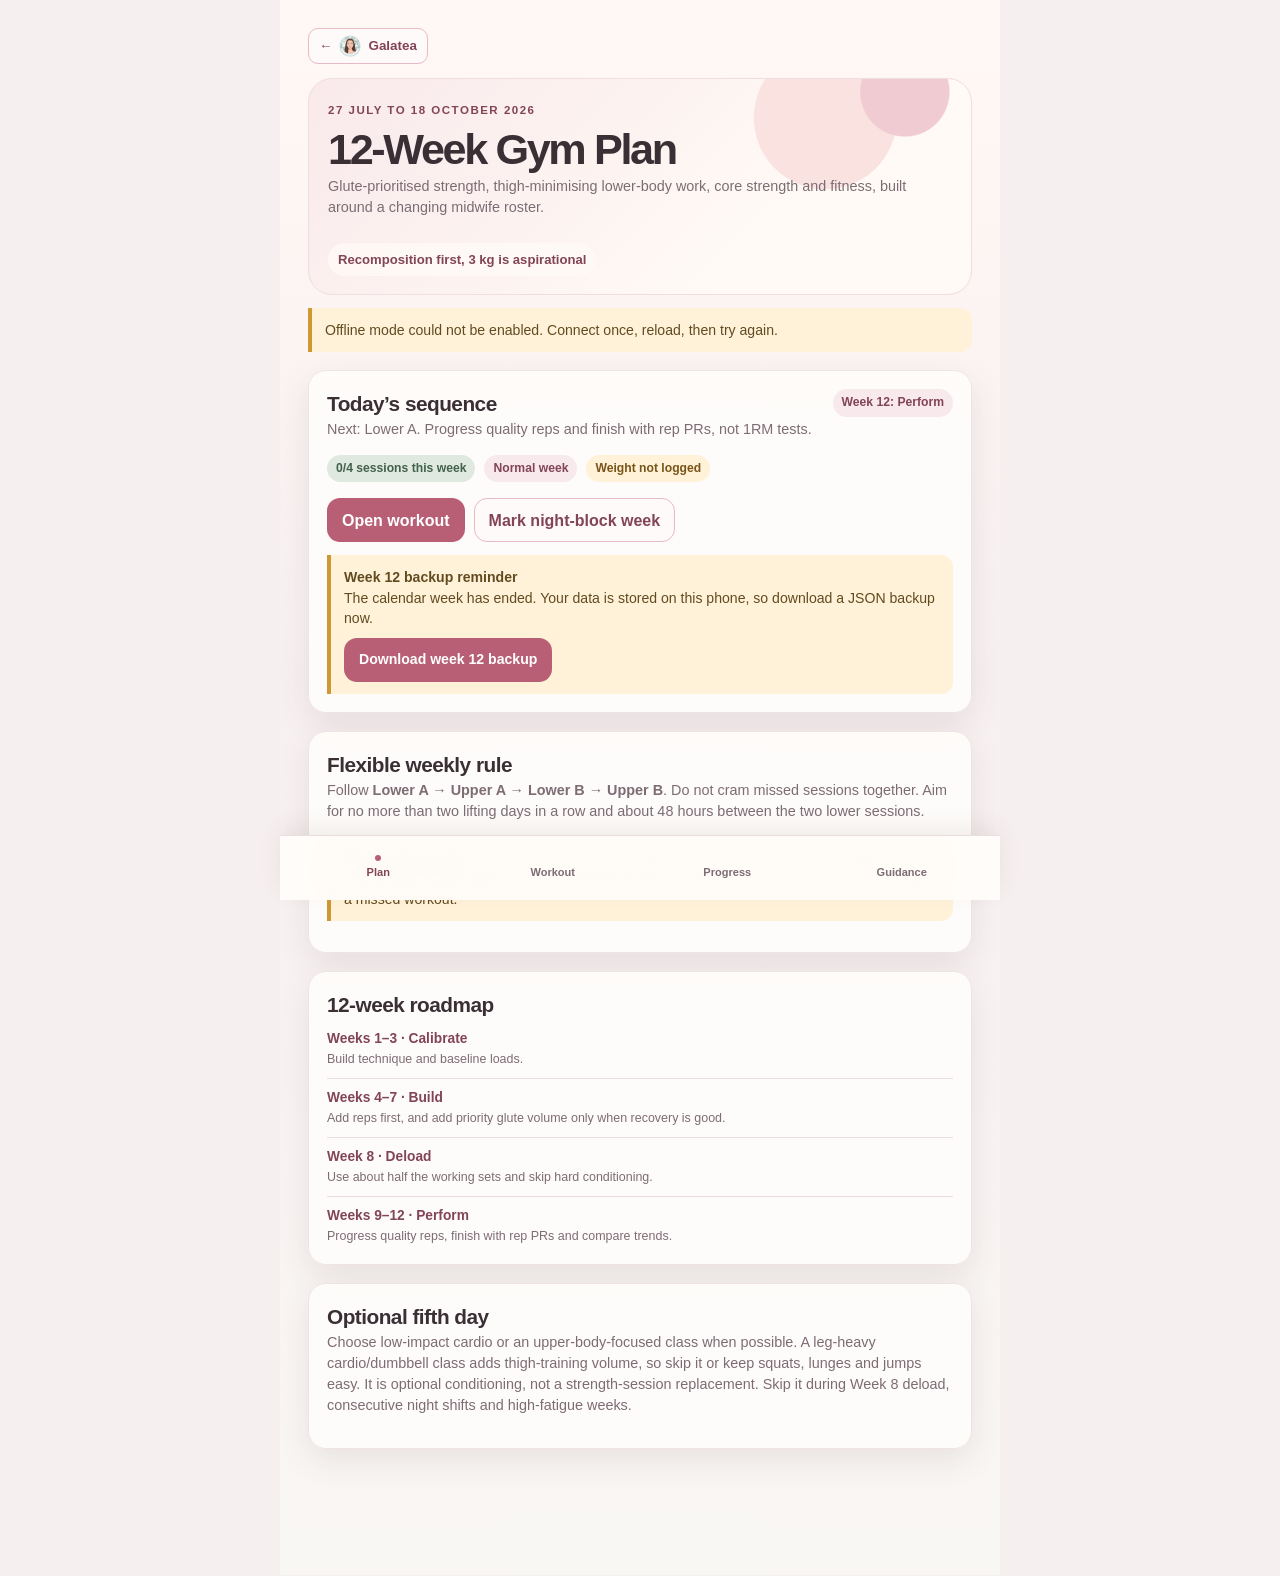
==== gym/index.html @ 26ceaea3 "Drop waist/thigh tracking; allow multiple timestamped weigh-ins per week" ====
<!DOCTYPE html>
<html lang="en-AU">
<head>
  <meta charset="utf-8">
  <meta name="viewport" content="width=device-width, initial-scale=1, viewport-fit=cover">
  <meta name="theme-color" content="#fff8f4">
  <meta name="mobile-web-app-capable" content="yes">
  <meta name="apple-mobile-web-app-capable" content="yes">
  <meta name="apple-mobile-web-app-status-bar-style" content="default">
  <meta name="apple-mobile-web-app-title" content="Galatea">
  <link rel="manifest" href="../manifest.webmanifest">
  <link rel="icon" type="image/png" sizes="64x64" href="../icons/favicon.png">
  <link rel="apple-touch-icon" sizes="180x180" href="../icons/apple-touch-icon.png">
  <title>12-Week Gym Plan · Galatea</title>
  <style>
    :root {
      --ink: #392f35;
      --muted: #7d6c74;
      --paper: #fffdfb;
      --blush: #f8e9ec;
      --blush-strong: #e8bac4;
      --rose: #b85f76;
      --rose-deep: #824457;
      --sage: #dfe9df;
      --sage-ink: #43614b;
      --amber: #fff2d8;
      --amber-ink: #795419;
      --line: #eadde0;
      --shadow: 0 12px 32px rgba(86, 55, 65, .10);
      --radius: 18px;
    }
    * { box-sizing: border-box; }
    html { background: #f6eff0; }
    body {
      max-width: 720px;
      min-height: 100vh;
      margin: auto;
      padding: env(safe-area-inset-top) 0 env(safe-area-inset-bottom);
      background: linear-gradient(180deg, #fff8f4 0, #f7f0f1 44%, #f9f7f4 100%);
      color: var(--ink);
      font: 16px/1.45 -apple-system, BlinkMacSystemFont, "Segoe UI", sans-serif;
    }
    button, input, select, textarea { font: inherit; }
    button {
      min-height: 44px;
      border: 0;
      border-radius: 13px;
      cursor: pointer;
      touch-action: manipulation;
    }
    button:focus-visible, input:focus-visible, select:focus-visible, textarea:focus-visible {
      outline: 3px solid #b7788a88;
      outline-offset: 2px;
    }
    h1, h2, h3, p { margin-top: 0; }
    h1 { margin-bottom: 5px; font-size: clamp(2rem, 8vw, 2.7rem); line-height: 1.02; letter-spacing: -.055em; }
    h2 { margin: 0; font-size: 1.3rem; letter-spacing: -.025em; }
    h3 { margin: 0 0 8px; font-size: 1rem; }
    a { color: var(--rose-deep); }
    .shell { padding: 18px 16px 108px; }
    .home-link {
      display: inline-flex;
      gap: 7px;
      min-height: 36px;
      margin-bottom: 14px;
      padding: 0 10px;
      border: 1px solid var(--blush-strong);
      border-radius: 10px;
      align-items: center;
      color: var(--rose-deep);
      background: #fffafa;
      font-size: .84rem;
      font-weight: 800;
      text-decoration: none;
    }
    .home-link img {
      width: 22px;
      height: 22px;
      object-fit: contain;
    }
    .eyebrow {
      margin-bottom: 8px;
      color: var(--rose-deep);
      font-size: .72rem;
      font-weight: 800;
      letter-spacing: .13em;
      text-transform: uppercase;
    }
    .subtle { color: var(--muted); font-size: .9rem; }
    .card {
      margin: 18px 0;
      padding: 18px;
      border: 1px solid #f0e3e4;
      border-radius: var(--radius);
      background: rgba(255, 253, 251, .91);
      box-shadow: var(--shadow);
    }
    .hero {
      padding: 23px 19px 18px;
      border: 1px solid #f1dce0;
      border-radius: 24px;
      background:
        radial-gradient(circle at 90% 6%, #f1cbd2 0 7%, transparent 7.2%),
        radial-gradient(circle at 78% 18%, #f9e2df 0 13%, transparent 13.2%),
        linear-gradient(135deg, #f9e9eb, #fffaf5 70%);
    }
    .goal-line {
      display: inline-block;
      margin-top: 11px;
      padding: 7px 10px;
      border-radius: 99px;
      background: #fffaf8c7;
      color: var(--rose-deep);
      font-size: .82rem;
      font-weight: 700;
    }
    .top-actions, .inline-actions, .toolbar, .quick-stats {
      display: flex;
      gap: 9px;
      flex-wrap: wrap;
      align-items: center;
    }
    .top-actions { margin-top: 16px; }
    .button-primary {
      padding: 0 15px;
      background: var(--rose);
      color: white;
      font-weight: 800;
    }
    .button-secondary {
      padding: 0 14px;
      border: 1px solid var(--blush-strong);
      background: #fffafa;
      color: var(--rose-deep);
      font-weight: 750;
    }
    .button-quiet {
      min-height: 36px;
      padding: 0 10px;
      background: transparent;
      color: var(--rose-deep);
      font-size: .86rem;
      font-weight: 750;
    }
    .danger { color: #9c304a; }
    .pill {
      display: inline-flex;
      align-items: center;
      gap: 5px;
      padding: 5px 9px;
      border-radius: 99px;
      background: var(--blush);
      color: var(--rose-deep);
      font-size: .76rem;
      font-weight: 800;
    }
    .pill.sage { background: var(--sage); color: var(--sage-ink); }
    .pill.amber { background: var(--amber); color: var(--amber-ink); }
    .notice {
      margin: 13px 0;
      padding: 12px 13px;
      border-left: 4px solid var(--rose);
      border-radius: 0 12px 12px 0;
      background: var(--blush);
      color: #60454d;
      font-size: .88rem;
    }
    .notice.warning { border-left-color: #ce9932; background: var(--amber); color: #624b20; }
    .notice.good { border-left-color: #6c9874; background: var(--sage); color: #3e5c46; }
    .hidden { display: none !important; }
    .sr-only {
      position: absolute;
      width: 1px;
      height: 1px;
      overflow: hidden;
      clip: rect(0 0 0 0);
      white-space: nowrap;
    }
    .update-banner {
      position: fixed;
      z-index: 8;
      top: max(12px, env(safe-area-inset-top));
      right: 12px;
      left: 12px;
      max-width: 540px;
      margin: auto;
      padding: 10px 12px;
      border: 1px solid var(--blush-strong);
      border-radius: 14px;
      background: #fffaf8;
      box-shadow: var(--shadow);
      color: var(--rose-deep);
      font-size: .85rem;
      font-weight: 750;
    }
    .update-banner button { float: right; min-height: 34px; margin-left: 8px; }
    .nav {
      position: fixed;
      z-index: 5;
      right: 0;
      bottom: 0;
      left: 0;
      display: grid;
      grid-template-columns: repeat(4, 1fr);
      max-width: 720px;
      margin: auto;
      padding: 8px max(11px, env(safe-area-inset-right)) calc(8px + env(safe-area-inset-bottom)) max(11px, env(safe-area-inset-left));
      border-top: 1px solid #eadcdf;
      background: rgba(255, 252, 249, .96);
      box-shadow: 0 -8px 22px rgba(72, 50, 57, .08);
      backdrop-filter: blur(14px);
    }
    .nav button {
      min-height: 48px;
      padding: 3px;
      background: transparent;
      color: var(--muted);
      font-size: .69rem;
      font-weight: 800;
    }
    .nav button.active { color: var(--rose-deep); }
    .nav .nav-dot {
      display: block;
      width: 6px;
      height: 6px;
      margin: 0 auto 3px;
      border-radius: 50%;
      background: transparent;
    }
    .nav button.active .nav-dot { background: var(--rose); }
    .tab-view { display: none; }
    .tab-view.active { display: block; }
    .metric-grid { display: grid; grid-template-columns: repeat(2, 1fr); gap: 9px; }
    .metric {
      min-height: 92px;
      padding: 13px;
      border: 1px solid #efdfdf;
      border-radius: 14px;
      background: #fffdfa;
    }
    .metric span { display: block; color: var(--muted); font-size: .76rem; font-weight: 700; }
    .metric strong { display: block; margin-top: 5px; color: var(--rose-deep); font-size: 1.15rem; }
    .week-row { display: flex; gap: 8px; align-items: end; }
    .week-row > * { min-width: 0; flex: 1; }
    label { display: block; color: var(--muted); font-size: .77rem; font-weight: 750; }
    input, select, textarea {
      width: 100%;
      min-height: 42px;
      margin-top: 5px;
      padding: 8px 10px;
      border: 1px solid #dfd1d4;
      border-radius: 11px;
      background: #fffefa;
      color: var(--ink);
    }
    textarea { min-height: 76px; resize: vertical; }
    .readiness-grid { display: grid; grid-template-columns: repeat(2, 1fr); gap: 10px; }
    .readiness-output { margin-top: 12px; }
    .cycle-context {
      margin-top: 12px;
      padding-top: 12px;
      border-top: 1px solid var(--line);
    }
    .cycle-context > p { margin: 7px 0 0; }
    .cycle-guidance {
      margin-top: 10px;
      padding: 12px;
      border-radius: 12px;
      background: #fdf8f7;
      color: var(--ink);
    }
    .cycle-guidance h3 { margin-bottom: 7px; color: var(--rose-deep); }
    .cycle-guidance p { margin-bottom: 8px; font-size: .85rem; }
    .cycle-guidance p:last-child { margin-bottom: 0; }
    .cycle-food {
      padding-top: 8px;
      border-top: 1px solid var(--line);
    }
    .backup-reminder { margin-bottom: 0; }
    .backup-reminder .button-primary { margin-top: 9px; }
    .session-tabs { display: grid; grid-template-columns: repeat(2, 1fr); gap: 8px; margin-top: 14px; }
    .session-tabs button {
      min-height: 58px;
      padding: 8px;
      border: 1px solid #e8d8db;
      background: #fffaf8;
      color: var(--rose-deep);
      text-align: left;
      font-size: .78rem;
      font-weight: 800;
    }
    .session-tabs button span { display: block; margin-top: 2px; color: var(--muted); font-size: .67rem; font-weight: 600; }
    .session-tabs button.active { border-color: var(--rose); background: var(--blush); }
    .session-tabs button.done { border-color: #bcd3c1; background: #f2f8f2; color: var(--sage-ink); }
    .session-tabs button.done.active { border-color: var(--sage-ink); }
    .workout-header {
      display: flex;
      justify-content: space-between;
      gap: 10px;
      align-items: flex-start;
    }
    .header-pills { display: flex; gap: 6px; flex-wrap: wrap; justify-content: flex-end; }
    .toggle-row {
      display: flex;
      gap: 8px;
      align-items: center;
      margin: 14px 0 4px;
      padding: 10px 0;
      border-top: 1px solid var(--line);
      border-bottom: 1px solid var(--line);
    }
    .toggle-row input { width: 22px; min-height: 22px; margin: 0; accent-color: var(--rose); }
    .exercise {
      margin-top: 14px;
      overflow: hidden;
      border: 1px solid #eadde0;
      border-radius: 15px;
      background: #fffefa;
    }
    .exercise > summary {
      position: relative;
      padding: 13px 38px 12px 13px;
      cursor: pointer;
      list-style: none;
    }
    .exercise > summary::-webkit-details-marker { display: none; }
    .exercise > summary::after {
      position: absolute;
      top: 13px;
      right: 14px;
      color: var(--rose);
      content: "+";
      font-size: 1.4rem;
      line-height: 1;
    }
    .exercise[open] > summary::after { content: "−"; }
    .exercise-name { display: block; color: var(--ink); font-weight: 850; }
    .exercise-meta { display: block; margin-top: 2px; color: var(--muted); font-size: .77rem; }
    .exercise-body { padding: 0 12px 12px; }
    .rest-bar {
      position: fixed;
      z-index: 6;
      right: 0;
      bottom: calc(64px + env(safe-area-inset-bottom));
      left: 0;
      display: flex;
      max-width: 720px;
      margin: auto;
      padding: 0 max(12px, env(safe-area-inset-right)) 9px max(12px, env(safe-area-inset-left));
      pointer-events: none;
    }
    .rest-bar-inner {
      display: flex;
      gap: 8px;
      flex: 1;
      align-items: center;
      padding: 8px 10px 8px 14px;
      border: 1px solid var(--blush-strong);
      border-radius: 15px;
      background: rgba(255, 249, 248, .97);
      box-shadow: var(--shadow);
      backdrop-filter: blur(12px);
      pointer-events: auto;
    }
    .timer-display {
      flex: 1;
      color: var(--rose-deep);
      font-size: 1.65rem;
      font-variant-numeric: tabular-nums;
      font-weight: 850;
      line-height: 1;
    }
    .timer-display.complete { color: var(--sage-ink); font-size: 1.02rem; }
    .rest-bar button { min-height: 38px; padding: 0 11px; font-size: .82rem; }
    .superset {
      margin-top: 14px;
      padding: 12px;
      border: 2px solid var(--blush-strong);
      border-radius: 18px;
      background: #fcf1f3;
    }
    .superset .exercise { margin-top: 8px; }
    .superset .exercise:first-of-type { margin-top: 0; }
    .superset-head {
      display: flex;
      gap: 8px;
      flex-wrap: wrap;
      align-items: center;
      margin: 0 2px 10px;
      color: var(--rose-deep);
      font-size: .79rem;
      font-weight: 700;
      line-height: 1.3;
    }
    .superset-head > span:last-child { flex: 1 1 100%; }
    .superset-badge {
      padding: 5px 10px;
      border-radius: 99px;
      background: var(--rose);
      color: #fff;
      font-size: .68rem;
      font-weight: 850;
      letter-spacing: .09em;
      text-transform: uppercase;
    }
    .rest-presets, .superset-rest {
      display: flex;
      gap: 7px;
      flex-wrap: wrap;
      align-items: center;
      margin-top: 10px;
    }
    .superset-rest { margin: 11px 2px 1px; }
    .rest-presets-label {
      color: var(--muted);
      font-size: .68rem;
      font-weight: 800;
      letter-spacing: .1em;
      text-transform: uppercase;
    }
    .timer-preset {
      min-height: 38px;
      padding: 0 13px;
      border: 1px solid var(--blush-strong);
      background: #fffefa;
      color: var(--rose-deep);
      font-size: .82rem;
      font-variant-numeric: tabular-nums;
      font-weight: 800;
    }
    .set-grid {
      display: grid;
      grid-template-columns: 32px 1fr 1fr;
      gap: 6px;
      align-items: end;
      margin-top: 8px;
    }
    .set-grid .set-number {
      align-self: center;
      color: var(--rose-deep);
      font-size: .82rem;
      font-weight: 850;
      text-align: center;
    }
    .set-grid label { font-size: .66rem; }
    .set-grid input { min-height: 39px; padding: 6px; text-align: center; }
    .exercise-notes { margin-top: 10px; }
    .exercise-notes p { margin-bottom: 7px; font-size: .82rem; }
    .suggestion {
      margin-top: 10px;
      padding: 10px;
      border-radius: 10px;
      background: var(--sage);
      color: var(--sage-ink);
      font-size: .82rem;
      font-weight: 700;
    }
    .suggestion.hold { background: var(--blush); color: var(--rose-deep); }
    .suggestion.caution { background: var(--amber); color: var(--amber-ink); }
    .session-complete {
      display: flex;
      align-items: center;
      gap: 9px;
      margin-top: 15px;
      padding: 12px;
      border-radius: 12px;
      background: var(--blush);
      color: var(--rose-deep);
      font-weight: 800;
    }
    .session-complete input { width: 22px; min-height: 22px; margin: 0; accent-color: var(--rose); }
    .pelvic-grid { display: grid; gap: 12px; margin-top: 14px; }
    .pelvic-card {
      padding: 13px;
      border: 1px solid #eadde0;
      border-radius: 15px;
      background: #fffefa;
    }
    .pelvic-card h3 { color: var(--rose-deep); }
    .pelvic-visual {
      display: block;
      width: 100%;
      max-width: 320px;
      height: auto;
      margin: 9px auto 12px;
      padding: 8px;
      border-radius: 11px;
      background: #fdf8f7;
    }
    .pelvic-card ol { margin: 10px 0; padding-left: 20px; }
    .pelvic-card li { margin: 7px 0; font-size: .84rem; }
    .pelvic-choice {
      display: flex;
      gap: 8px;
      align-items: center;
      margin-top: 12px;
      padding-top: 11px;
      border-top: 1px solid var(--line);
      color: var(--rose-deep);
      font-size: .84rem;
      font-weight: 800;
    }
    .pelvic-choice input { width: 22px; min-height: 22px; margin: 0; accent-color: var(--rose); }
    .resource-list { margin: 10px 0 0; padding-left: 18px; }
    .resource-list li { margin: 8px 0; font-size: .84rem; }
    .progress-menu { display: grid; grid-template-columns: repeat(2, 1fr); gap: 10px; margin-top: 16px; }
    .progress-menu button {
      min-height: 108px;
      padding: 14px;
      border: 1px solid #e8d8db;
      border-radius: var(--radius);
      background: rgba(255, 253, 251, .91);
      box-shadow: var(--shadow);
      color: var(--rose-deep);
      text-align: left;
      font-size: .92rem;
      font-weight: 850;
    }
    .progress-menu button span { display: block; margin-top: 6px; color: var(--muted); font-size: .72rem; font-weight: 650; line-height: 1.35; }
    .panel-back { margin: 0 0 6px -10px; }
    .progress-panel h3 { margin-top: 4px; color: var(--rose-deep); }
    .roadmap { margin: 0; padding: 0; list-style: none; }
    .roadmap li { padding: 9px 0; border-bottom: 1px solid var(--line); font-size: .86rem; }
    .roadmap li:last-child { border-bottom: 0; padding-bottom: 0; }
    .roadmap strong { color: var(--rose-deep); }
    .progress-form { display: grid; gap: 10px; }
    .chart {
      width: 100%;
      min-height: 154px;
      margin-top: 12px;
      padding: 8px;
      border-radius: 13px;
      background: #fdf8f7;
    }
    .chart svg { display: block; width: 100%; overflow: visible; }
    .log-list { margin-top: 12px; padding-left: 0; list-style: none; }
    .log-list li {
      display: flex;
      justify-content: space-between;
      gap: 8px;
      padding: 10px 0;
      border-bottom: 1px solid var(--line);
      font-size: .88rem;
    }
    .log-list li:last-child { border-bottom: 0; }
    .details summary { cursor: pointer; color: var(--rose-deep); font-weight: 800; }
    .details > div { margin-top: 10px; }
    .source-list { padding-left: 18px; }
    .source-list li { margin: 8px 0; font-size: .85rem; }
    .small { color: var(--muted); font-size: .78rem; }
    .divider { height: 1px; margin: 15px 0; background: var(--line); }
    @media (min-width: 560px) {
      .shell { padding: 28px 28px 108px; }
      .metric-grid { grid-template-columns: repeat(4, 1fr); }
      .readiness-grid { grid-template-columns: repeat(4, 1fr); }
      .session-tabs { grid-template-columns: repeat(4, 1fr); }
      .session-tabs button { min-height: 66px; }
      .set-grid { grid-template-columns: 38px 1fr 1fr; }
    }
  </style>
</head>
<body>
  <main class="shell">
    <a class="home-link" href="../">← <img src="../icons/favicon.png" alt="" width="22" height="22"> Galatea</a>
    <section id="plan" class="tab-view active" aria-labelledby="plan-title">
      <div class="hero">
        <p class="eyebrow">27 July to 18 October 2026</p>
        <h1 id="plan-title">12-Week Gym Plan</h1>
        <p class="subtle">Glute-prioritised strength, thigh-minimising lower-body work, core strength and fitness, built around a changing midwife roster.</p>
        <span class="goal-line">Recomposition first, 3 kg is aspirational</span>
      </div>
      <div id="storage-notice" class="notice hidden"></div>
      <div id="offline-status" class="notice hidden" role="status"></div>
      <section class="card">
        <div class="workout-header">
          <div><h2>Today’s sequence</h2><p id="sequence-copy" class="subtle">Choose the next session after a rest day.</p></div>
          <span id="phase-pill" class="pill"></span>
        </div>
        <div id="quick-stats" class="quick-stats"></div>
        <div class="top-actions">
          <button id="go-workout" class="button-primary" type="button">Open workout</button>
          <button id="mark-night" class="button-secondary" type="button">Mark night-block week</button>
        </div>
        <div id="plan-backup-reminder" class="notice warning backup-reminder hidden"></div>
      </section>
      <section class="card">
        <h2>Flexible weekly rule</h2>
        <p class="subtle">Follow <strong>Lower A → Upper A → Lower B → Upper B</strong>. Do not cram missed sessions together. Aim for no more than two lifting days in a row and about 48 hours between the two lower sessions.</p>
        <div class="notice warning"><strong>Shift-work priority:</strong> Place Lower A or Lower B after your best sleep. On an exhausting 12-hour shift or after a poor night, use the shortened session, reduce load 5–10%, or rest. Do not chase a missed workout.</div>
      </section>
      <section class="card">
        <h2>12-week roadmap</h2>
        <div id="roadmap"></div>
      </section>
      <section class="card">
        <h2>Optional fifth day</h2>
        <p class="subtle">Choose low-impact cardio or an upper-body-focused class when possible. A leg-heavy cardio/dumbbell class adds thigh-training volume, so skip it or keep squats, lunges and jumps easy. It is optional conditioning, not a strength-session replacement. Skip it during Week 8 deload, consecutive night shifts and high-fatigue weeks.</p>
      </section>
    </section>

    <section id="workout" class="tab-view" aria-labelledby="workout-title">
      <div class="workout-header">
        <div><p class="eyebrow">Workout log</p><h1 id="workout-title">Train with intent</h1></div>
        <div class="header-pills">
          <span id="workout-week" class="pill"></span>
          <span id="workout-count" class="pill sage"></span>
        </div>
      </div>
      <section class="card">
        <div class="week-row">
          <label>Plan week<select id="week-select" aria-label="Plan week"></select></label>
          <button id="week-night-toggle" class="button-secondary" type="button">Night block: off</button>
        </div>
        <p id="week-dates" class="small"></p>
        <p id="readiness-scope" class="small"></p>
        <div class="readiness-grid">
          <label>Sleep<select id="sleep-score"><option value="5">Great</option><option value="4">Good</option><option value="3" selected>Okay</option><option value="2">Poor</option><option value="1">Very poor</option></select></label>
          <label>Energy<select id="energy-score"><option value="5">High</option><option value="4">Good</option><option value="3" selected>Okay</option><option value="2">Low</option><option value="1">Very low</option></select></label>
          <label>Soreness<select id="soreness-score"><option value="1">Low</option><option value="2">Mild</option><option value="3" selected>Moderate</option><option value="4">High</option><option value="5">Very high</option></select></label>
          <label>Symptoms<select id="symptom-score"><option value="1">None</option><option value="2">Mild</option><option value="3" selected>Manageable</option><option value="4">High</option><option value="5">Severe</option></select></label>
        </div>
        <div id="readiness-output" class="readiness-output"></div>
        <div class="cycle-context">
          <label>Cycle context, optional<select id="cycle-context">
            <option value="">Not selected</option>
            <option value="bleeding">Bleeding / period</option>
            <option value="follicular">After bleeding / before ovulation</option>
            <option value="ovulation">Around ovulation, if known</option>
            <option value="luteal">After ovulation / premenstrual</option>
            <option value="unsure">Unsure / irregular</option>
          </select></label>
          <p class="small">Choose manually for this workout. It gives context only, your symptoms and readiness still guide today.</p>
          <div id="cycle-guidance" class="cycle-guidance hidden" aria-live="polite"></div>
        </div>
        <div id="workout-backup-reminder" class="notice warning backup-reminder hidden"></div>
      </section>
      <div id="session-tabs" class="session-tabs" role="tablist" aria-label="Workout selection"></div>
      <section id="workout-content"></section>
    </section>

    <section id="progress" class="tab-view" aria-labelledby="progress-title">
      <p class="eyebrow">Trends, not single readings</p>
      <h1 id="progress-title">Progress</h1>
      <p id="progress-intro" class="subtle">Choose what you want to look at. Read trends rather than single readings, and remember a gym-only plan cannot guarantee a specific scale change.</p>
      <div id="progress-menu" class="progress-menu" role="group" aria-label="Progress sections"></div>

      <section id="panel-lower" class="card progress-panel hidden" aria-labelledby="panel-lower-title">
        <button class="button-quiet panel-back" data-progress-back type="button">← All progress</button>
        <h2 id="panel-lower-title">Lower-body lifts</h2>
        <p class="subtle">Compare your best working weight week by week.</p>
        <div class="progress-form">
          <label>Exercise<select id="performance-exercise-lower"></select></label>
        </div>
        <div id="performance-chart-lower" class="chart"></div>
        <div id="performance-summary-lower"></div>
      </section>

      <section id="panel-upper" class="card progress-panel hidden" aria-labelledby="panel-upper-title">
        <button class="button-quiet panel-back" data-progress-back type="button">← All progress</button>
        <h2 id="panel-upper-title">Upper-body lifts</h2>
        <p class="subtle">Compare your best working weight week by week.</p>
        <div class="progress-form">
          <label>Exercise<select id="performance-exercise-upper"></select></label>
        </div>
        <div id="performance-chart-upper" class="chart"></div>
        <div id="performance-summary-upper"></div>
      </section>

      <section id="panel-measure" class="card progress-panel hidden" aria-labelledby="panel-measure-title">
        <button class="button-quiet panel-back" data-progress-back type="button">← All progress</button>
        <h2 id="panel-measure-title">Body weight</h2>
        <p class="small">Log as often as you like during a week. Each entry is saved with its date and time.</p>
        <div class="progress-form">
          <label>Plan week<select id="weight-week"></select></label>
          <label>Weight in kg<input id="weight-value" type="number" inputmode="decimal" min="35" max="200" step="0.1" placeholder="e.g. 58.0"></label>
          <button id="save-weight" class="button-primary" type="button">Save weight</button>
        </div>
        <div id="weight-chart" class="chart"></div>
        <ul id="weight-list" class="log-list"></ul>
      </section>

      <section id="panel-evolt" class="card progress-panel hidden" aria-labelledby="panel-evolt-title">
        <button class="button-quiet panel-back" data-progress-back type="button">← All progress</button>
        <h2 id="panel-evolt-title">Evolt scan</h2>
        <p class="small">Weeks 1, 6 and 12 are scheduled. Keep hydration, food, prior exercise, bladder status and menstrual context similar where practical. BIA values vary, so compare trends only.</p>
        <div class="progress-form">
          <label>Plan week<select id="evolt-week"></select></label>
          <label>Body weight, kg<input id="evolt-weight" type="number" inputmode="decimal" step="0.1"></label>
          <label>Body fat, %<input id="evolt-fat" type="number" inputmode="decimal" step="0.1"></label>
          <label>Lean body mass, kg<input id="evolt-lean" type="number" inputmode="decimal" step="0.1"></label>
          <label>Skeletal muscle mass, kg<input id="evolt-muscle" type="number" inputmode="decimal" step="0.1"></label>
          <label>Visceral-fat level<input id="evolt-visceral" type="number" inputmode="decimal" step="0.1"></label>
          <label>Total body water, %<input id="evolt-water" type="number" inputmode="decimal" step="0.1"></label>
          <button id="save-evolt" class="button-primary" type="button">Save Evolt checkpoint</button>
        </div>
        <ul id="evolt-list" class="log-list"></ul>
      </section>
    </section>

    <section id="more" class="tab-view" aria-labelledby="more-title">
      <p class="eyebrow">Plan tools</p>
      <h1 id="more-title">Guidance</h1>
      <section class="card">
        <h2>Double progression</h2>
        <ol class="subtle">
          <li>Start at the lower end of the prescribed rep range with controlled technique.</li>
          <li>Add repetitions with the same load.</li>
          <li>When every set reaches the top of the range, add the smallest practical load increment next session.</li>
          <li>If technique deteriorates, reps fall below the range, or readiness is poor, hold or reduce. Do not force progression.</li>
        </ol>
        <p class="small">Rest is set to the shortest window that still protects your reps: 2 minutes after the main glute and hinge lifts, 90 seconds after the other compounds, 75–90 seconds for machine and unilateral work, and 45–60 seconds for isolation and core.</p>
        <div class="notice"><strong>Rest is a floor, not a ceiling.</strong> If reps drop below the bottom of the prescribed range, take more rest before you consider reducing the load — use <strong>+30s</strong> on the timer. Breathless, rushed sets cost you more than an extra minute does.</div>
        <p class="small">Keep the main lifts as straight sets. Only the accessory pairs boxed and badged <strong>⇄ Superset</strong> in a session are meant to be alternated: do a set of the first, a set of the second, then take one rest before the next round. Use that pair's shared <strong>Rest after both</strong> timer rather than resting twice. If a machine is busy or you feel rushed, run them as straight sets instead.</p>
      </section>
      <section class="card">
        <h2>Glutes, thighs and waist</h2>
        <p class="subtle">Lower-body volume is deliberately biased toward hip extension and hip abduction. The two low-volume lunge sets maintain basic knee strength, but are not a thigh-growth priority. If the optional class has hard squats, lunges or jumps, skip it or treat it as the week’s knee-dominant work.</p>
        <p class="small">Reducing thigh-training volume reduces the stimulus to add thigh muscle, but does not selectively remove thigh fat. A smaller waist or thigh measurement requires overall body-fat change where appropriate. A modest, sustainable energy deficit supports that goal better than aggressive restriction, which can compromise recovery and glute progress.</p>
      </section>
      <section class="card">
        <h2>Cycle context, endometriosis and lower-energy days</h2>
        <p class="subtle">Use cycle stage as context, not a prescription. With irregular cycles, do not rely on calendar dates to identify ovulation. Use symptoms, readiness and personal movement triggers to decide adjustments. On 1–2 lower-energy or painful days, reduce sets or load, choose stable machines and low-impact warm-up cardio, and avoid any bracing, range or impact that aggravates symptoms. Resume normally when symptoms settle.</p>
        <p class="small">Pelvic-floor care is not always strengthening. Before the pelvic-health assessment, choose only comfortable relaxation and mobility work from the Pelvic care card below. Food supports training, but no food pattern treats endometriosis or confirms a cycle stage. A copper IUD can make bleeding heavier for some people. Seek clinical advice for persistent fatigue, breathlessness, dizziness, unusually heavy or prolonged bleeding, and before taking an iron supplement.</p>
        <div class="notice warning"><strong>Seek clinical advice</strong> for new or escalating pelvic pain, fainting, unusually heavy bleeding, neurological symptoms or symptoms persisting beyond your usual pattern.</div>
      </section>
      <div id="pelvic-care-content"></div>
      <section class="card">
        <h2>Backup and restore</h2>
        <p class="subtle">Data stays on this device when browser storage is available. This installed app works offline after its first online load. Save a JSON backup before changing phones, clearing website data or after a major block of training.</p>
        <div class="inline-actions">
          <button id="export-data" class="button-primary" type="button">Export JSON backup</button>
          <label class="button-secondary">Restore JSON<input id="import-data" type="file" accept="application/json,.json" class="hidden"></label>
          <button id="reset-data" class="button-quiet danger" type="button">Reset all data</button>
        </div>
      </section>
      <details class="card details">
        <summary>Evidence and programme rationale</summary>
        <div class="subtle">
          <p>Progressive resistance training, sufficient weekly quality volume, sets performed reasonably near failure, and progressive overload are the main evidence-based levers for hypertrophy and strength. This plan uses more hip-extension and hip-abduction work to prioritise glutes while keeping knee-dominant volume low. That reduces the thigh-growth stimulus but neither lower-body nor core exercises spot-reduce fat.</p>
          <ol class="source-list">
            <li>Currier BS, et al. <a href="https://pubmed.ncbi.nlm.nih.gov/41843416/">ACSM Position Stand: Resistance Training Prescription for Muscle Function, Hypertrophy, and Physical Performance in Healthy Adults</a>, 2026.</li>
            <li>Currier BS, et al. <a href="https://doi.org/10.1136/bjsports-2023-106807">Resistance training prescription for muscle strength and hypertrophy in healthy adults</a>, 2023.</li>
            <li>Schoenfeld BJ, Ogborn D, Krieger JW. <a href="https://doi.org/10.1007/s40279-016-0543-8">Resistance training frequency and hypertrophy</a>, 2016.</li>
            <li>Refalo MC, et al. <a href="https://doi.org/10.1007/s40279-022-01784-y">Proximity-to-failure and hypertrophy</a>, 2023.</li>
            <li>Singer J, et al. <a href="https://doi.org/10.3389/fspor.2024.1429789">Inter-set rest and hypertrophy</a>, 2024.</li>
            <li>Cui J, et al. <a href="https://pubmed.ncbi.nlm.nih.gov/40276368/">Resistance training and gluteus maximus hypertrophy</a>, 2025.</li>
            <li>Schumann M, et al. <a href="https://doi.org/10.1007/s40279-021-01587-7">Concurrent aerobic and strength training</a>, 2022.</li>
            <li>Craven J, et al. <a href="https://doi.org/10.1007/s40279-022-01706-y">Acute sleep loss and physical performance</a>, 2022.</li>
            <li>McNulty KL, et al. <a href="https://doi.org/10.1007/s40279-020-01319-3">Menstrual-cycle phase and exercise performance</a>, 2020.</li>
            <li>Blagrove RC, et al. <a href="https://doi.org/10.3389/fspor.2023.1054542">Menstrual-cycle phase and resistance exercise performance</a>, 2023.</li>
            <li>Sims ST, et al. <a href="https://doi.org/10.1080/15502783.2023.2204066">Nutritional concerns of the female athlete</a>, 2023.</li>
            <li>Mountjoy M, et al. <a href="https://doi.org/10.1136/bjsports-2023-106994">IOC consensus statement on Relative Energy Deficiency in Sport</a>, 2023.</li>
            <li>Xie Y, et al. <a href="https://doi.org/10.1371/journal.pone.0317820">Physical activity and exercise in endometriosis</a>, 2025.</li>
            <li>Can G, et al. <a href="https://pubmed.ncbi.nlm.nih.gov/40705433/">Physiotherapy for endometriosis-associated pelvic pain: a systematic review and meta-analysis</a>, 2026. Studies are heterogeneous, so individual pelvic-health assessment remains important.</li>
            <li>ESHRE Guideline Group. <a href="https://doi.org/10.1093/hropen/hoac009">ESHRE guideline: endometriosis</a>, 2022.</li>
            <li>RANZCOG. <a href="https://ranzcog.edu.au/womens-health/endometriosis/">Australian Living Evidence Guideline: Endometriosis</a>.</li>
          </ol>
        </div>
      </details>
    </section>
  </main>

  <aside id="update-banner" class="update-banner hidden" role="status">
    A new version is ready.
    <button id="reload-update" class="button-primary" type="button">Reload</button>
  </aside>

  <aside id="rest-bar" class="rest-bar hidden" aria-label="Rest timer">
    <div class="rest-bar-inner">
      <div id="rest-timer-display" class="timer-display" role="timer" aria-live="off">0:00</div>
      <button id="add-rest-time" class="button-secondary" type="button">+30s</button>
      <button id="cancel-rest-timer" class="button-quiet" type="button">Cancel</button>
    </div>
  </aside>
  <p id="rest-timer-status" class="sr-only" role="status" aria-live="polite"></p>

  <nav class="nav" aria-label="Main navigation">
    <button class="active" data-tab="plan" type="button"><span class="nav-dot"></span>Plan</button>
    <button data-tab="workout" type="button"><span class="nav-dot"></span>Workout</button>
    <button data-tab="progress" type="button"><span class="nav-dot"></span>Progress</button>
    <button data-tab="more" type="button"><span class="nav-dot"></span>Guidance</button>
  </nav>

  <script>
    "use strict";

    const START_DATE = new Date(2026, 6, 27);
    const STORAGE_KEY = "twelveWeekGymPlanV1";
    const weeks = Array.from({ length: 12 }, (_, index) => index + 1);
    const EVOLT_WEEKS = [1, 6, 12];
    const phaseForWeek = (week) => {
      if (week <= 3) return { name: "Calibrate", note: "Build consistent technique and baseline loads." };
      if (week <= 7) return { name: "Build", note: "Add reps first, and add priority glute volume only if recovery is good." };
      if (week === 8) return { name: "Deload", note: "Use about half the working sets and skip hard conditioning." };
      return { name: "Perform", note: "Progress quality reps and finish with rep PRs, not 1RM tests." };
    };
    const workouts = [
      {
        id: "lower-a", short: "Lower A", title: "Lower A", focus: "Hip thrust + glute isolation",
        intro: "Five easy cardio minutes, then 2–4 non-fatiguing hip-thrust ramp sets.",
        exercises: [
          { id: "hip-thrust", name: "Barbell or Smith hip thrust", sets: 3, reps: "6–10", rest: "2 min", alt: "Barbell glute bridge or cable pull-through", cue: "Pause briefly only if it stays controlled. Keep ribs down and use the most comfortable range.", priority: true, addSet: true },
          { id: "long-stride-lunge", name: "Long-stride reverse lunge", sets: 2, reps: "8–12 / side", rest: "75–90 sec", alt: "Low step-up with a long stride", cue: "Take a long, stable step back and lean the torso slightly forward. Keep the load modest and stop well before technique changes.", priority: false },
          { id: "cable-kickback-a", name: "Cable glute kickback", sets: 2, reps: "10–15 / side", rest: "45–60 sec", alt: "Quadruped cable kickback", cue: "Keep the pelvis square and move from the hip. Use only the range you can control without arching your lower back.", priority: true },
          { id: "abduction-a", name: "Hip-abduction machine", sets: 2, reps: "12–20", rest: "45–60 sec", alt: "Cable hip abduction", cue: "Use a controlled range.", priority: true, superset: 1 },
          { id: "pallof", name: "Pallof press", sets: 2, reps: "10–15 / side", rest: "45 sec", alt: "Suitcase carry", cue: "Resist rotation. Keep breathing and ribs stacked over pelvis.", superset: 1 }
        ]
      },
      {
        id: "upper-a", short: "Upper A", title: "Upper A", focus: "Pull, press, shoulders and arms",
        intro: "Five easy cardio minutes, shoulder movement, then 2–3 ramp sets for pulldowns.",
        exercises: [
          { id: "pulldown-a", name: "Lat pulldown", sets: 3, reps: "8–12", rest: "90 sec", alt: "Assisted pull-up", cue: "Drive elbows down without leaning far back.", priority: true },
          { id: "incline-press", name: "Incline dumbbell press", sets: 3, reps: "8–12", rest: "90 sec", alt: "Incline Smith or chest press machine", cue: "Use a stable bench angle and a controlled depth.", priority: true },
          { id: "chest-row", name: "Chest-supported row", sets: 3, reps: "8–12", rest: "75–90 sec", alt: "Seated cable row", cue: "Pull elbows toward hips while keeping chest supported.", priority: true },
          { id: "lateral-raise", name: "Cable lateral raise", sets: 2, reps: "12–20", rest: "45–60 sec", alt: "Dumbbell lateral raise", cue: "Raise with control, stopping before shoulders shrug.", superset: 1 },
          { id: "pressdown", name: "Rope pressdown", sets: 2, reps: "10–15", rest: "45–60 sec", alt: "Overhead cable extension", cue: "Keep upper arms still and finish without forcing elbow lockout.", superset: 1 },
          { id: "incline-curl", name: "Incline dumbbell curl", sets: 2, reps: "10–15", rest: "45–60 sec", alt: "Cable curl", cue: "Avoid swinging the torso to complete reps." }
        ]
      },
      {
        id: "lower-b", short: "Lower B", title: "Lower B", focus: "Glute bridge + hip hinge",
        intro: "Five easy cardio minutes, then 2–4 non-fatiguing glute-bridge ramp sets.",
        exercises: [
          { id: "glute-bridge", name: "Barbell or Smith glute bridge", sets: 3, reps: "8–12", rest: "2 min", alt: "Dumbbell glute bridge", cue: "Keep ribs down and use the most comfortable range. Pause only if you can stay controlled.", priority: true },
          { id: "rdl", name: "Barbell or dumbbell Romanian deadlift", sets: 2, reps: "6–10", rest: "2 min", alt: "Cable pull-through", cue: "Lower only as far as you can keep the spine and pelvis controlled. This is deliberately low volume.", priority: true },
          { id: "cable-kickback-b", name: "Cable glute kickback", sets: 2, reps: "10–15 / side", rest: "45–60 sec", alt: "Quadruped cable kickback", cue: "Keep the pelvis square and move from the hip. Use only the range you can control without arching your lower back.", priority: true },
          { id: "abduction-b", name: "Cable hip abduction", sets: 2, reps: "12–20 / side", rest: "45–60 sec", alt: "Hip-abduction machine", cue: "Use a small, controlled range.", superset: 1 },
          { id: "dead-bug", name: "Dead bug", sets: 2, reps: "8–12 / side", rest: "45 sec", alt: "Side plank, 20–45 sec", cue: "Move slowly while keeping ribs down and breath steady.", superset: 1 },
          { id: "calf-raise", name: "Standing calf raise", sets: 3, reps: "10–15", rest: "45–60 sec", alt: "Seated calf raise or leg-press calf press", cue: "Rise onto the balls of the feet with control and lower to a comfortable stretch. Pause briefly at the top rather than bouncing." }
        ]
      },
      {
        id: "upper-b", short: "Upper B", title: "Upper B", focus: "Shoulders, back, chest and arms",
        intro: "Five easy cardio minutes, shoulder movement, then 2–3 shoulder-press ramp sets.",
        exercises: [
          { id: "shoulder-press", name: "Dumbbell or Smith shoulder press", sets: 3, reps: "6–10", rest: "90 sec", alt: "Machine shoulder press", cue: "Use a comfortable grip and range. Keep ribs stacked rather than leaning back.", priority: true },
          { id: "cable-row", name: "Seated cable row", sets: 3, reps: "8–12", rest: "75–90 sec", alt: "Chest-supported row", cue: "Control the reach and pull elbows back without shrugging.", priority: true },
          { id: "chest-press", name: "Machine chest press", sets: 2, reps: "8–12", rest: "75–90 sec", alt: "Flat dumbbell press", cue: "Keep shoulder blades controlled against the pad.", priority: true },
          { id: "pulldown-b", name: "Neutral-grip pulldown", sets: 2, reps: "8–12", rest: "75–90 sec", alt: "Assisted pull-up", cue: "Keep the path controlled and elbows travelling down.", priority: true },
          { id: "lateral-raise-b", name: "Cable lateral raise", sets: 3, reps: "12–20", rest: "45–60 sec", alt: "Dumbbell lateral raise", cue: "Raise with control, stopping before shoulders shrug. Build the shoulder-to-waist ratio without adding lower-body volume." },
          { id: "reverse-pec", name: "Reverse pec deck", sets: 2, reps: "12–20", rest: "45–60 sec", alt: "Face pull", cue: "Move from the upper back and rear shoulder.", superset: 1 },
          { id: "overhead-triceps", name: "Overhead cable triceps extension", sets: 2, reps: "10–15", rest: "45–60 sec", alt: "Rope pressdown", cue: "Use a comfortable elbow position and avoid arching.", priority: false, superset: 1 },
          { id: "cable-crunch", name: "Cable crunch", sets: 2, reps: "10–15", rest: "45 sec", alt: "Side plank, 20–45 sec", cue: "Use a comfortable range. Swap if bracing or flexion aggravates symptoms." }
        ]
      }
    ];
    const pelvicCare = {
      id: "pelvic-care",
      short: "Pelvic care",
      title: "Pelvic care",
      focus: "Optional 1–2 exercise routine",
      intro: "Choose one or two comfortable cards during a warm-up or cooldown. This is optional, does not count as a workout and does not change your four-session sequence.",
      cards: [
        {
          id: "360-breathing",
          name: "360° breathing and release",
          duration: "4–6 slow breaths",
          visual: "breathing",
          steps: [
            "Sit supported or lie comfortably. Let your shoulders, jaw and buttocks soften.",
            "Breathe in slowly and allow the lower ribs and abdomen to expand in all directions.",
            "Let the pelvic-floor area soften with the inhale. Do not push down or strain.",
            "Breathe out without squeezing, gripping or holding your breath."
          ]
        },
        {
          id: "supported-release",
          name: "Supported pelvic-floor release",
          duration: "3–5 slow breaths",
          visual: "release",
          steps: [
            "Choose a supported position: lie with calves on a bench or sofa, or lie on your side with pillows between the knees.",
            "Unclench the jaw, abdomen and buttocks.",
            "On the inhale, imagine the base of the pelvis widening or an elevator settling to ground level.",
            "Stay with a comfortable breath. Do not bear down, stretch forcefully or chase a sensation."
          ]
        },
        {
          id: "pelvic-clock",
          name: "Gentle pelvic clock",
          duration: "6–8 small movements",
          visual: "clock",
          steps: [
            "Lie on your back with knees bent, feet supported and breathing easy.",
            "Gently tip the pelvis a small amount toward 12 o’clock, then toward 6 o’clock.",
            "Keep the motion slow and pain-free. Let the abdomen and buttocks stay soft.",
            "Stop if movement causes cramping, pressure or more pain."
          ]
        }
      ]
    };
    const archivedPerformanceExercises = [
      { id: "smith-squat", name: "Smith high-bar squat", workoutId: "lower-a", workoutName: "Lower A, archived", archived: true },
      { id: "split-squat", name: "Bulgarian split squat", workoutId: "lower-a", workoutName: "Lower A, archived", archived: true },
      { id: "leg-curl-a", name: "Seated leg curl", workoutId: "lower-a", workoutName: "Lower A, archived", archived: true },
      { id: "reverse-lunge", name: "Reverse lunge", workoutId: "lower-b", workoutName: "Lower B, archived", archived: true },
      { id: "leg-press", name: "Leg press", workoutId: "lower-b", workoutName: "Lower B, archived", archived: true },
      { id: "leg-extension", name: "Leg extension", workoutId: "lower-b", workoutName: "Lower B, archived", archived: true },
      { id: "leg-curl-b", name: "Lying or seated leg curl", workoutId: "lower-b", workoutName: "Lower B, archived", archived: true },
      { id: "cable-curl", name: "Cable curl", workoutId: "upper-b", workoutName: "Upper B, archived", archived: true }
    ];
    const performanceExercises = [
      ...workouts.flatMap((workout) =>
        workout.exercises.map((exercise) => ({ ...exercise, workoutId: workout.id, workoutName: workout.short }))
      ),
      ...archivedPerformanceExercises
    ];

    const defaultData = () => ({
      logs: {},
      completed: {},
      readiness: {},
      cycleContexts: {},
      weeklyBackups: {},
      weights: {},
      measurements: {},
      evolt: {},
      nightWeeks: { 2: true },
      selectedWeek: null,
      selectedWorkout: "lower-a",
      activeSession: "",
      pelvicCare: {},
      pelvicCareNotes: {},
      pelvicCareLogs: [],
      shortMode: false
    });
    let data = defaultData();
    let storageAvailable = true;
    const progressPanels = [
      { id: "lower", title: "Lower-body lifts", note: "Glutes, hinge, abduction and calves" },
      { id: "upper", title: "Upper-body lifts", note: "Pull, press, shoulders and arms" },
      { id: "measure", title: "Body weight", note: "Weigh-ins, each with date and time" },
      { id: "evolt", title: "Evolt scan", note: "Checkpoint inputs and results" }
    ];
    let activeProgressPanel = "";
    let selectedPerformanceExercise = { lower: "", upper: "" };
    const cycleGuidance = {
      bleeding: {
        title: "Bleeding / period",
        training: "A period does not automatically require a deload. Keep the planned session if you feel well. If pain, fatigue or heavy flow affects readiness, use short mode, comfortable substitutions or rest.",
        food: "Include an iron-rich food such as meat, seafood, lentils, tofu or iron-fortified cereal. Pair plant iron with vitamin-C-rich fruit or vegetables, and choose familiar foods and fluids you tolerate."
      },
      follicular: {
        title: "After bleeding / before ovulation",
        training: "Keep the planned session and normal progression. Current evidence does not support automatically adding load or volume at this stage.",
        food: "There is no proven special post-period diet. Support training with a familiar carbohydrate-and-protein meal or snack, plus fluids."
      },
      ovulation: {
        title: "Around ovulation, if known",
        training: "Keep normal progression and normal injury precautions. Do not chase a personal best or change your plan based on this stage alone.",
        food: "No specific ovulation food is proven to improve strength or recovery. Use your usual carbohydrate, protein and fluids for the session."
      },
      luteal: {
        title: "After ovulation / premenstrual",
        training: "Keep the planned session unless readiness or symptoms say otherwise. If you feel warmer, fatigued or uncomfortable, extra rest or short mode is appropriate.",
        food: "If you are hungrier, add a satisfying carbohydrate-and-protein meal or snack rather than restricting or compensating. If bloating or bowel symptoms flare, choose familiar foods you tolerate."
      },
      unsure: {
        title: "Unsure / irregular",
        training: "You do not need a phase estimate to train well. Use your readiness, symptoms and personal movement triggers to guide today.",
        food: "Focus on regular meals, protein, workout carbohydrate and fluids. Avoid skipping food around training."
      }
    };

    function initialiseStorage() {
      try {
        localStorage.setItem("__gym_plan_test__", "1");
        localStorage.removeItem("__gym_plan_test__");
        const saved = localStorage.getItem(STORAGE_KEY);
        if (saved) data = { ...defaultData(), ...JSON.parse(saved) };
      } catch (error) {
        storageAvailable = false;
      }
    }
    function saveData() {
      if (!storageAvailable) return;
      try {
        localStorage.setItem(STORAGE_KEY, JSON.stringify(data));
      } catch (error) {
        storageAvailable = false;
        renderStorageNotice();
      }
    }
    function escapeHtml(value) {
      return String(value ?? "").replace(/[&<>"']/g, (character) => ({
        "&": "&amp;", "<": "&lt;", ">": "&gt;", '"': "&quot;", "'": "&#039;"
      }[character]));
    }
    function dateForWeek(week) {
      const date = new Date(START_DATE);
      date.setDate(START_DATE.getDate() + (week - 1) * 7);
      return date;
    }
    function formatDate(date) {
      return new Intl.DateTimeFormat("en-AU", { day: "numeric", month: "short" }).format(date);
    }
    function formatDateTime(value) {
      return new Intl.DateTimeFormat("en-AU", {
        day: "numeric",
        month: "short",
        hour: "numeric",
        minute: "2-digit"
      }).format(new Date(value));
    }
    function weekLabel(week) {
      const start = dateForWeek(week);
      const end = new Date(start);
      end.setDate(start.getDate() + 6);
      return `Week ${week}: ${formatDate(start)}–${formatDate(end)}`;
    }
    function clampWeek(value) {
      const week = Math.floor(Number(value));
      return Number.isFinite(week) ? Math.min(12, Math.max(1, week)) : 1;
    }
    function currentPlanWeek() {
      // Compare calendar days, not elapsed milliseconds, so daylight saving cannot shift the week.
      const today = new Date();
      const startDay = Date.UTC(START_DATE.getFullYear(), START_DATE.getMonth(), START_DATE.getDate());
      const nowDay = Date.UTC(today.getFullYear(), today.getMonth(), today.getDate());
      const days = Math.floor((nowDay - startDay) / 86400000);
      return clampWeek(Math.floor(days / 7) + 1);
    }
    function calendarWeekHasEnded(week) {
      const nextWeek = dateForWeek(week);
      nextWeek.setDate(nextWeek.getDate() + 7);
      return Date.now() >= nextWeek.getTime();
    }
    function completedWorkoutCount(week) {
      return workouts.filter((workout) => data.completed?.[sessionKey(week, workout.id)]).length;
    }
    function pendingWeeklyBackupWeek() {
      const pending = weeks.filter((week) => !data.weeklyBackups?.[week] && (
        completedWorkoutCount(week) === workouts.length || calendarWeekHasEnded(week)
      ));
      return pending[pending.length - 1];
    }
    function workoutById(id) {
      return workouts.find((workout) => workout.id === id) || workouts[0];
    }
    function nextSessionForWeek(week) {
      // The plan runs Lower A -> Upper A -> Lower B -> Upper B, so the next session is the
      // first one this week that is not ticked off. A finished week points at the next start.
      return workouts.find((workout) => !data.completed?.[sessionKey(week, workout.id)]) || workouts[0];
    }
    function activeSessionId() {
      return data.activeSession || data.selectedWorkout;
    }
    function pelvicCardById(id) {
      return pelvicCare.cards.find((card) => card.id === id);
    }
    function migrateLegacyPelvicCareSelections() {
      if (!data.pelvicCare || data.pelvicCareLogs?.length) return;
      const legacyEntries = Object.entries(data.pelvicCare)
        .map(([week, choices]) => ({
          week: Number(week),
          cards: Object.entries(choices || {}).filter(([, selected]) => selected).map(([id]) => id)
        }))
        .filter((entry) => entry.cards.length);
      if (!legacyEntries.length) return;
      data.pelvicCareLogs = legacyEntries.map((entry) => ({
        id: `legacy-${entry.week}-${entry.cards.join("-")}`,
        week: entry.week,
        timestamp: dateForWeek(entry.week).toISOString(),
        cards: entry.cards,
        note: "Imported from a previous weekly pelvic-care selection."
      }));
      data.pelvicCare = {};
      saveData();
    }
    function repairStoredLogs() {
      if (!data.logs || typeof data.logs !== "object") {
        data.logs = {};
        return true;
      }
      let repaired = false;
      Object.entries(data.logs).forEach(([keyForSession, session]) => {
        if (!session || typeof session !== "object") {
          delete data.logs[keyForSession];
          repaired = true;
          return;
        }
        Object.entries(session).forEach(([exerciseId, sets]) => {
          if (exerciseId === "sessionNote") return;
          if (!Array.isArray(sets)) {
            delete session[exerciseId];
            repaired = true;
            return;
          }
          // Holes and nulls come from sets logged out of order, which JSON turns into null.
          if (sets.some((set) => !set || typeof set !== "object")) repaired = true;
          session[exerciseId] = Array.from(sets, normaliseSet);
        });
      });
      return repaired;
    }
    function parseRepRange(reps) {
      const values = String(reps).match(/\d+/g);
      if (!values || values.length < 2) return null;
      return { min: Number(values[0]), max: Number(values[1]) };
    }
    function sessionKey(week, workoutId) {
      return `${week}:${workoutId}`;
    }
    function cycleContextKey() {
      return sessionKey(Number(data.selectedWeek), data.selectedWorkout);
    }
    function normaliseSet(set) {
      return {
        weight: typeof set?.weight === "string" || typeof set?.weight === "number" ? String(set.weight) : "",
        reps: typeof set?.reps === "string" || typeof set?.reps === "number" ? String(set.reps) : ""
      };
    }
    function exerciseSets(week, workoutId, exerciseId) {
      const stored = data.logs?.[sessionKey(week, workoutId)]?.[exerciseId];
      if (!Array.isArray(stored)) return [];
      return Array.from(stored, normaliseSet);
    }
    function loggedSets(sets) {
      return sets.filter((set) => set.weight !== "" || set.reps !== "");
    }
    function setLog(week, workoutId, exerciseId, setIndex, key, value) {
      const keyForSession = sessionKey(week, workoutId);
      data.logs[keyForSession] ||= {};
      const existing = data.logs[keyForSession][exerciseId];
      const sets = Array.isArray(existing) ? Array.from(existing, normaliseSet) : [];
      while (sets.length <= setIndex) sets.push({ weight: "", reps: "" });
      sets[setIndex][key] = value;
      data.logs[keyForSession][exerciseId] = sets;
      saveData();
    }
    function getSetLog(week, workoutId, exerciseId, setIndex) {
      return normaliseSet(data.logs?.[sessionKey(week, workoutId)]?.[exerciseId]?.[setIndex]);
    }
    function latestExerciseLogs(workoutId, exerciseId, week) {
      for (let candidateWeek = week; candidateWeek >= 1; candidateWeek -= 1) {
        const logs = exerciseSets(candidateWeek, workoutId, exerciseId);
        if (logs.length) return { logs, week: candidateWeek };
      }
      return { logs: [], week: null };
    }
    function phaseSetCount(exercise, week) {
      if (week === 8) return Math.max(1, Math.ceil(exercise.sets / 2));
      if (exercise.addSet && ((week >= 4 && week <= 7) || week >= 9)) return exercise.sets + 1;
      return exercise.sets;
    }
    function loadSuggestion(workoutId, exercise, week) {
      const range = parseRepRange(exercise.reps);
      const latest = latestExerciseLogs(workoutId, exercise.id, week);
      const expected = phaseSetCount(exercise, latest.week ?? week);
      const logs = latest.logs.slice(0, expected).filter((set) => set.reps !== "");
      if (!range || logs.length < expected) {
        return { type: "hold", text: "Log all working sets to receive a next-load suggestion." };
      }
      const reps = logs.map((set) => Number(set.reps));
      if (reps.every((value) => value >= range.max)) {
        const hasWeight = logs.some((set) => set.weight !== "");
        return {
          type: "increase",
          text: hasWeight
            ? `Week ${latest.week}: all sets reached the top of ${exercise.reps}. Next time, try the smallest practical load increase and restart near the lower end.`
            : `Week ${latest.week}: all sets reached the top of ${exercise.reps}. Next time, add difficulty or restart near the lower end.`
        };
      }
      if (reps.some((value) => value < range.min)) {
        return { type: "caution", text: "Hold this load, or reduce it 5–10% if technique broke down. Aim to reach the rep range with clean, controlled reps." };
      }
      return { type: "hold", text: "Hold the load and add reps within the prescribed range before increasing." };
    }
    function readinessFor(week, workoutId) {
      // Readiness is recorded per session. Entries saved before that change were keyed by
      // week alone, so fall back to the week-level value rather than losing it.
      return data.readiness?.[sessionKey(week, workoutId)]
        || data.readiness?.[week]
        || { sleep: 3, energy: 3, soreness: 3, symptoms: 3 };
    }
    function readinessMessage() {
      const week = Number(data.selectedWeek);
      const score = readinessFor(week, activeSessionId());
      const night = Boolean(data.nightWeeks?.[week]);
      if (score.symptoms >= 5 || score.sleep <= 1 || score.energy <= 1) {
        return { type: "warning", title: "Red: rest or easy movement", text: "Do not force lifting. Resume the rolling sequence after recovery. Seek clinical advice for new, severe or unusual symptoms." };
      }
      if (night || score.sleep <= 2 || score.energy <= 2 || score.soreness >= 4 || score.symptoms >= 4) {
        return { type: "warning", title: "Amber: shorten or reduce", text: "Use the priority version, remove one set per exercise or reduce load 5–10%, and skip conditioning." };
      }
      return { type: "good", title: "Green: complete the planned session", text: "Use the full session and standard rests. You can still stop early if technique changes." };
    }
    function renderStorageNotice() {
      const notice = document.getElementById("storage-notice");
      if (storageAvailable) {
        notice.classList.add("hidden");
        return;
      }
      notice.className = "notice warning";
      notice.innerHTML = "<strong>Temporary storage only:</strong> browser storage is unavailable. Your entries work while this page remains open, but export JSON before closing it.";
    }
    function renderRoadmap() {
      const roadmap = [
        ["Weeks 1–3", "Calibrate", "Build technique and baseline loads."],
        ["Weeks 4–7", "Build", "Add reps first, and add priority glute volume only when recovery is good."],
        ["Week 8", "Deload", "Use about half the working sets and skip hard conditioning."],
        ["Weeks 9–12", "Perform", "Progress quality reps, finish with rep PRs and compare trends."]
      ];
      document.getElementById("roadmap").innerHTML = `<ul class="roadmap">${roadmap.map((item) =>
        `<li><strong>${item[0]} · ${item[1]}</strong><br><span class="small">${item[2]}</span></li>`
      ).join("")}</ul>`;
    }
    function renderPlan() {
      const week = Number(data.selectedWeek);
      const phase = phaseForWeek(week);
      document.getElementById("phase-pill").textContent = `Week ${week}: ${phase.name}`;
      document.getElementById("sequence-copy").textContent = `Next: ${nextSessionForWeek(week).short}. ${phase.note}`;
      const done = completedWorkoutCount(week);
      const weekWeights = weightEntriesFor(week);
      const latestWeight = weekWeights[weekWeights.length - 1];
      document.getElementById("quick-stats").innerHTML = `
        <span class="pill sage">${done}/${workouts.length} sessions this week</span>
        <span class="pill">${data.nightWeeks?.[week] ? "Night block marked" : "Normal week"}</span>
        <span class="pill amber">${latestWeight ? `${escapeHtml(latestWeight.value)} kg logged` : "Weight not logged"}</span>
      `;
      renderBackupReminders();
    }
    function renderBackupReminders() {
      const week = pendingWeeklyBackupWeek();
      const targets = ["plan-backup-reminder", "workout-backup-reminder"].map((id) => document.getElementById(id));
      if (!week) {
        targets.forEach((target) => {
          target.classList.add("hidden");
          target.innerHTML = "";
        });
        return;
      }
      const complete = completedWorkoutCount(week) === workouts.length;
      const calendarEnded = calendarWeekHasEnded(week);
      const trigger = complete && calendarEnded
        ? "All four planned sessions are complete and the calendar week has ended."
        : complete
          ? "All four planned sessions are complete."
          : "The calendar week has ended.";
      const markup = `
        <strong>Week ${week} backup reminder</strong><br>
        ${trigger} Your data is stored on this phone, so download a JSON backup now.
        <br><button class="button-primary" data-weekly-backup="${week}" type="button">Download week ${week} backup</button>
      `;
      targets.forEach((target) => {
        target.classList.remove("hidden");
        target.innerHTML = markup;
      });
    }
    function renderWeekOptions() {
      const optionMarkup = weeks.map((week) => `<option value="${week}">${weekLabel(week)}</option>`).join("");
      ["week-select", "weight-week"].forEach((id) => {
        document.getElementById(id).innerHTML = optionMarkup;
      });
      document.getElementById("week-select").value = data.selectedWeek;
      document.getElementById("weight-week").value = data.selectedWeek;
      // Only the three scheduled checkpoints are offered, so a scan cannot be saved to a week
      // the results list would never show.
      document.getElementById("evolt-week").innerHTML = EVOLT_WEEKS
        .map((week) => `<option value="${week}">${weekLabel(week)}</option>`).join("");
      document.getElementById("evolt-week").value = EVOLT_WEEKS.includes(Number(data.selectedWeek))
        ? data.selectedWeek
        : EVOLT_WEEKS.reduce((best, week) => Math.abs(week - data.selectedWeek) < Math.abs(best - data.selectedWeek) ? week : best);
    }
    function renderReadiness() {
      const week = Number(data.selectedWeek);
      const value = readinessFor(week, activeSessionId());
      document.getElementById("readiness-scope").textContent = `Readiness for ${workoutById(activeSessionId()).short}, recorded per session.`;
      document.getElementById("sleep-score").value = value.sleep;
      document.getElementById("energy-score").value = value.energy;
      document.getElementById("soreness-score").value = value.soreness;
      document.getElementById("symptom-score").value = value.symptoms;
      const advice = readinessMessage();
      const target = document.getElementById("readiness-output");
      target.className = `notice ${advice.type === "good" ? "good" : "warning"}`;
      target.innerHTML = `<strong>${advice.title}</strong><br>${advice.text}`;
      renderCycleContext();
    }
    function renderCycleContext() {
      const select = document.getElementById("cycle-context");
      const target = document.getElementById("cycle-guidance");
      const selected = data.cycleContexts?.[cycleContextKey()] || "";
      select.value = selected;
      const guidance = cycleGuidance[selected];
      if (!guidance) {
        target.classList.add("hidden");
        target.innerHTML = "";
        return;
      }
      target.classList.remove("hidden");
      target.innerHTML = `
        <h3>${guidance.title}</h3>
        <p><strong>Training:</strong> ${guidance.training}</p>
        <p class="cycle-food"><strong>Food prompt:</strong> ${guidance.food}</p>
      `;
    }
    function renderSessionTabs() {
      const active = activeSessionId();
      const week = Number(data.selectedWeek);
      document.getElementById("session-tabs").innerHTML = workouts.map((workout) => {
        const done = Boolean(data.completed?.[sessionKey(week, workout.id)]);
        return `
        <button class="${workout.id === active ? "active" : ""}${done ? " done" : ""}" data-session="${workout.id}" type="button" role="tab" aria-selected="${workout.id === active}">
          ${done ? "✓ " : ""}${workout.short}<span>${workout.focus}</span>
        </button>
      `;
      }).join("");
    }
    let restTimer = { duration: 0, endsAt: null, intervalId: null, complete: false };
    const openExercises = new Set();
    function formatTimer(seconds) {
      const minutes = Math.floor(seconds / 60);
      const remainder = seconds % 60;
      return `${minutes}:${String(remainder).padStart(2, "0")}`;
    }
    function restPresets(rest) {
      const unit = /min/i.test(rest) ? 60 : 1;
      const values = (String(rest).match(/\d+/g) || []).map((value) => Number(value) * unit);
      return [...new Set(values)].filter((seconds) => seconds > 0);
    }
    function announceRest(message) {
      document.getElementById("rest-timer-status").textContent = message;
    }
    function renderRestTimer() {
      const idle = !restTimer.endsAt && !restTimer.complete;
      document.getElementById("rest-bar").classList.toggle("hidden", idle);
      if (idle) return;
      const remaining = restTimer.endsAt ? Math.max(0, Math.ceil((restTimer.endsAt - Date.now()) / 1000)) : 0;
      const display = document.getElementById("rest-timer-display");
      display.classList.toggle("complete", restTimer.complete);
      display.textContent = restTimer.complete ? "Rest complete" : formatTimer(remaining);
      document.getElementById("add-rest-time").disabled = restTimer.complete;
      document.getElementById("cancel-rest-timer").textContent = restTimer.complete ? "Dismiss" : "Cancel";
    }
    function cancelRestTimer() {
      if (restTimer.intervalId !== null) window.clearInterval(restTimer.intervalId);
      restTimer = { duration: 0, endsAt: null, intervalId: null, complete: false };
      announceRest("");
      renderRestTimer();
    }
    function finishRestTimer() {
      if (restTimer.intervalId !== null) window.clearInterval(restTimer.intervalId);
      restTimer.intervalId = null;
      restTimer.endsAt = null;
      restTimer.duration = 0;
      restTimer.complete = true;
      navigator.vibrate?.([180, 90, 180]);
      announceRest("Rest complete.");
      renderRestTimer();
    }
    function updateRestTimer() {
      if (!restTimer.endsAt) return;
      if (restTimer.endsAt <= Date.now()) {
        finishRestTimer();
        return;
      }
      renderRestTimer();
    }
    function startRestTimer(seconds) {
      if (restTimer.intervalId !== null) window.clearInterval(restTimer.intervalId);
      restTimer = {
        duration: seconds,
        endsAt: Date.now() + seconds * 1000,
        intervalId: window.setInterval(updateRestTimer, 1000),
        complete: false
      };
      announceRest(`Rest timer started for ${formatTimer(seconds)}.`);
      renderRestTimer();
    }
    function addRestTime(seconds) {
      if (!restTimer.endsAt) return;
      restTimer.duration += seconds;
      restTimer.endsAt += seconds * 1000;
      renderRestTimer();
    }
    function restPresetMarkup(seconds, label) {
      return `
        <div class="rest-presets" role="group" aria-label="Rest timer for ${label}">
          <span class="rest-presets-label">${seconds.length ? "Rest" : ""}</span>
          ${seconds.map((value) =>
            `<button class="timer-preset" data-rest-seconds="${value}" type="button" aria-label="Start a ${formatTimer(value)} rest timer">${formatTimer(value)}</button>`
          ).join("")}
        </div>`;
    }
    function groupExercises(exercises) {
      return exercises.reduce((groups, exercise) => {
        const previous = groups[groups.length - 1];
        if (exercise.superset && previous?.superset === exercise.superset) previous.items.push(exercise);
        else groups.push({ superset: exercise.superset, items: [exercise] });
        return groups;
      }, []);
    }
    function sessionBlockMarkup(workout, group, week) {
      if (group.items.length < 2) return exerciseMarkup(workout, group.items[0], week, true);
      const names = group.items.map((exercise) => exercise.name);
      const shared = [...new Set(group.items.flatMap((exercise) => restPresets(exercise.rest)))].sort((a, b) => a - b);
      return `
        <section class="superset" aria-label="Superset: ${names.join(" with ")}">
          <p class="superset-head">
            <span class="superset-badge">⇄ Superset</span>
            <span>Alternate these two back to back, then rest once before the next round.</span>
          </p>
          ${group.items.map((exercise) => exerciseMarkup(workout, exercise, week, false)).join("")}
          <div class="superset-rest">
            <span class="rest-presets-label">Rest after both</span>
            ${shared.map((value) =>
              `<button class="timer-preset" data-rest-seconds="${value}" type="button" aria-label="Start a ${formatTimer(value)} rest timer after the superset">${formatTimer(value)}</button>`
            ).join("")}
          </div>
        </section>`;
    }
    function exerciseMarkup(workout, exercise, week, showRest) {
      const count = phaseSetCount(exercise, week);
      const setInputs = Array.from({ length: count }, (_, index) => {
        const set = getSetLog(week, workout.id, exercise.id, index);
        const caption = (text) => index === 0 ? text : `<span class="sr-only">${text}, set ${index + 1}</span>`;
        return `
          <div class="set-grid">
            <span class="set-number">${index + 1}</span>
            <label>${caption("kg")}<input inputmode="decimal" type="number" min="0" step="0.5" data-log-week="${week}" data-log-workout="${workout.id}" data-log-exercise="${exercise.id}" data-log-set="${index}" data-log-key="weight" value="${escapeHtml(set.weight)}"></label>
            <label>${caption("reps")}<input inputmode="numeric" type="number" min="0" max="99" step="1" data-log-week="${week}" data-log-workout="${workout.id}" data-log-exercise="${exercise.id}" data-log-set="${index}" data-log-key="reps" value="${escapeHtml(set.reps)}"></label>
          </div>`;
      }).join("");
      const suggestion = loadSuggestion(workout.id, exercise, week);
      return `
        <details class="exercise" data-exercise="${exercise.id}"${openExercises.has(exercise.id) ? " open" : ""}>
          <summary>
            <span class="exercise-name">${exercise.name}</span>
            <span class="exercise-meta">${count} × ${exercise.reps} · ${exercise.rest}</span>
          </summary>
          <div class="exercise-body">
            ${setInputs}
            ${showRest ? restPresetMarkup(restPresets(exercise.rest), exercise.name) : ""}
            <div class="exercise-notes">
              <p><strong>Alternative:</strong> ${exercise.alt}</p>
              <p>${exercise.cue}</p>
            </div>
            <div class="suggestion ${suggestion.type}">${suggestion.text}</div>
          </div>
        </details>`;
    }
    function refreshExerciseSuggestion(exerciseId) {
      const workout = workoutById(activeSessionId());
      const exercise = workout.exercises.find((item) => item.id === exerciseId);
      const target = document.querySelector(`.exercise[data-exercise="${exerciseId}"] .suggestion`);
      if (!exercise || !target) return;
      const suggestion = loadSuggestion(workout.id, exercise, Number(data.selectedWeek));
      target.className = `suggestion ${suggestion.type}`;
      target.textContent = suggestion.text;
    }
    function pelvicVisualMarkup(type) {
      if (type === "breathing") {
        return `
          <svg class="pelvic-visual" viewBox="0 0 280 120" role="img" aria-label="A calm torso outline with arrows expanding around the lower ribs">
            <path d="M115 18 Q140 8 165 18 L188 86 Q180 104 140 106 Q100 104 92 86 Z" fill="#fffdfa" stroke="#b85f76" stroke-width="3"/>
            <path d="M111 50 C96 45 84 45 68 50 M111 72 C94 77 82 78 66 74 M169 50 C184 45 196 45 212 50 M169 72 C186 77 198 78 214 74" fill="none" stroke="#43614b" stroke-width="3" stroke-linecap="round"/>
            <path d="M68 50 l8 -5 M68 50 l8 5 M66 74 l8 -5 M66 74 l8 5 M212 50 l-8 -5 M212 50 l-8 5 M214 74 l-8 -5 M214 74 l-8 5" fill="none" stroke="#43614b" stroke-width="3" stroke-linecap="round"/>
            <text x="140" y="116" text-anchor="middle" fill="#7d6c74" font-size="12">Breathe wide and soften</text>
          </svg>`;
      }
      if (type === "release") {
        return `
          <svg class="pelvic-visual" viewBox="0 0 280 120" role="img" aria-label="A gentle line returning to a calm baseline">
            <line x1="42" y1="88" x2="238" y2="88" stroke="#b85f76" stroke-width="3" stroke-linecap="round"/>
            <path d="M92 42 C116 50 138 62 140 88 C142 62 164 50 188 42" fill="none" stroke="#43614b" stroke-width="4" stroke-linecap="round"/>
            <path d="M140 34 v40 M140 74 l-7 -8 M140 74 l7 -8" fill="none" stroke="#43614b" stroke-width="3" stroke-linecap="round"/>
            <text x="140" y="110" text-anchor="middle" fill="#7d6c74" font-size="12">Return gently to neutral</text>
          </svg>`;
      }
      return `
        <svg class="pelvic-visual" viewBox="0 0 280 120" role="img" aria-label="A clock face showing small pelvic tilts toward twelve and six o'clock">
          <circle cx="140" cy="58" r="38" fill="#fffdfa" stroke="#b85f76" stroke-width="3"/>
          <text x="140" y="16" text-anchor="middle" fill="#7d6c74" font-size="12">12</text>
          <text x="140" y="115" text-anchor="middle" fill="#7d6c74" font-size="12">6</text>
          <path d="M140 48 v-18 M140 30 l-6 8 M140 30 l6 8 M140 68 v18 M140 86 l-6 -8 M140 86 l6 -8" fill="none" stroke="#43614b" stroke-width="3" stroke-linecap="round"/>
          <text x="140" y="62" text-anchor="middle" fill="#7d6c74" font-size="12">small</text>
        </svg>`;
    }
    function renderPelvicCare() {
      const week = Number(data.selectedWeek);
      const choices = data.pelvicCare?.[week] || {};
      const note = data.pelvicCareNotes?.[week] || "";
      const entries = (data.pelvicCareLogs || []).filter((entry) => entry.week === week);
      document.getElementById("pelvic-care-content").innerHTML = `
        <section class="card">
          <div class="workout-header">
            <div><p class="eyebrow">${pelvicCare.focus}</p><h2>${pelvicCare.title}</h2></div>
            <span class="pill sage">5–10 min</span>
          </div>
          <p class="subtle">${pelvicCare.intro}</p>
          <p class="small">Entries save to <strong>${weekLabel(week)}</strong>. Change the plan week on the Workout tab.</p>
          <div class="notice warning"><strong>Start with relaxation, not strengthening.</strong><br>Pelvic pain can involve muscles that are weak, overactive or both. This app cannot tell which applies. Until the pelvic-health assessment, use only the cards below. They support awareness and comfort, but do not treat endometriosis.</div>
          <div class="notice"><strong>Choose up to two.</strong><br>On a green day, choose one or two if they feel comfortable. On an amber day, use a relaxation card only if it feels soothing. On a red day or during severe symptoms, skip it.</div>
          <div class="pelvic-grid">
            ${pelvicCare.cards.map((card) => `
              <article class="pelvic-card">
                <h3>${card.name}</h3>
                <p class="exercise-meta">${card.duration}</p>
                ${pelvicVisualMarkup(card.visual)}
                <ol>${card.steps.map((step) => `<li>${step}</li>`).join("")}</ol>
                <label class="pelvic-choice"><input type="checkbox" data-pelvic-card="${card.id}" ${choices[card.id] ? "checked" : ""}>Add to this entry</label>
              </article>
            `).join("")}
          </div>
          <label class="exercise-notes">Optional note for a pelvic-health professional<textarea id="pelvic-care-note" placeholder="For example: where you felt tension, what felt comfortable, and whether symptoms changed.">${escapeHtml(note)}</textarea></label>
          <div class="inline-actions">
            <button id="save-pelvic-care" class="button-primary" type="button">Save pelvic-care entry</button>
          </div>
          <p class="small">Each saved entry records the date and time, plan week, selected cards and note in this device’s local data and JSON backup. Treat an exported backup as sensitive health information when sharing it with a pelvic-health professional.</p>
          <div id="pelvic-care-log">
            <h3>This week’s entries</h3>
            <ul class="log-list">
              ${entries.length ? entries.map((entry) => {
                const cardNames = entry.cards.map((id) => pelvicCardById(id)?.name || id).join(" · ");
                return `
                  <li>
                    <span><strong>${formatDateTime(entry.timestamp)}</strong><br><span class="small">${escapeHtml(cardNames)}${entry.note ? `<br>${escapeHtml(entry.note)}` : ""}</span></span>
                    <button class="button-quiet danger" data-delete-pelvic-entry="${entry.id}" type="button">Remove</button>
                  </li>`;
              }).join("") : "<li><span>No pelvic-care entry saved for this week.</span></li>"}
            </ul>
          </div>
          <div class="divider"></div>
          <h3>After the pelvic-health assessment</h3>
          <p class="subtle">Use pelvic-floor contractions, quick contractions, or a pre-lift/cough contraction only if the clinician recommends them and gives a dose. Full relaxation between contractions matters as much as the lift. Do not hold a constant pelvic-floor squeeze while training.</p>
          <div class="notice warning"><strong>Stop and seek advice</strong> if this brings on or worsens pelvic, abdominal, back or genital pain; cramping; pressure or heaviness; urinary or bowel symptoms; dizziness; unusual bleeding; breath-holding; or forceful bearing down. Never practise by repeatedly stopping urine mid-flow.</div>
          <h3>Learn more</h3>
          <ul class="resource-list">
            <li><a href="https://www.continence.org.au/news/hypertonic-pelvic-floor" target="_blank" rel="noopener noreferrer">Continence Health Australia: the hypertonic pelvic floor</a></li>
            <li><a href="https://www.endometriosisaustralia.org/post/overactive-pelvic-floor-muscles-in-endometriosis" target="_blank" rel="noopener noreferrer">Endometriosis Australia: overactive pelvic-floor muscles in endometriosis</a></li>
            <li><a href="https://www.plymouthhospitals.nhs.uk/display-pil/pil-pelvic-floor-relaxation-4057/" target="_blank" rel="noopener noreferrer">University Hospitals Plymouth: pelvic-floor relaxation</a></li>
            <li><a href="https://www.healthdirect.gov.au/pelvic-floor-exercises" target="_blank" rel="noopener noreferrer">Healthdirect Australia: general pelvic-floor information</a></li>
            <li><a href="https://www.pelvicfloorfirst.org.au/news/660/a-physios-favourite-pelvic-mobility-stretches.html" target="_blank" rel="noopener noreferrer">Pelvic Floor First: pelvic mobility stretches</a></li>
          </ul>
        </section>`;
    }
    function renderWorkout() {
      const week = Number(data.selectedWeek);
      const phase = phaseForWeek(week);
      document.getElementById("workout-week").textContent = `Week ${week} · ${phase.name}`;
      document.getElementById("workout-count").textContent = `${completedWorkoutCount(week)}/${workouts.length} done`;
      document.getElementById("week-dates").textContent = weekLabel(week);
      document.getElementById("week-night-toggle").textContent = `Night block: ${data.nightWeeks?.[week] ? "on" : "off"}`;
      renderReadiness();
      renderBackupReminders();
      renderSessionTabs();
      const workout = workoutById(activeSessionId());
      const isShort = Boolean(data.shortMode);
      const exercises = isShort ? workout.exercises.filter((exercise) => exercise.priority).slice(0, 3) : workout.exercises;
      document.getElementById("workout-content").innerHTML = `
        <section class="card">
          <div class="workout-header">
            <div><p class="eyebrow">${workout.focus}</p><h2>${workout.title}</h2></div>
            <span class="pill">${isShort ? "35–45 min" : "60–75 min"}</span>
          </div>
          <p class="subtle">${workout.intro}</p>
          <label class="toggle-row"><input id="short-mode" type="checkbox" ${isShort ? "checked" : ""}>Use the 35–45 minute priority version</label>
          ${groupExercises(exercises).map((group) => sessionBlockMarkup(workout, group, week)).join("")}
          <label class="exercise-notes">Session note<textarea id="session-note" placeholder="How did sleep, symptoms, technique and energy affect today?">${escapeHtml(data.logs?.[sessionKey(week, workout.id)]?.sessionNote || "")}</textarea></label>
          <label class="session-complete"><input id="complete-session" type="checkbox" ${data.completed?.[sessionKey(week, workout.id)] ? "checked" : ""}>Mark ${workout.short} complete</label>
        </section>`;
    }
    function chartMarkup(entries, label) {
      if (entries.length < 2) return `<p class="small">Add at least two ${label.toLowerCase()} entries to view a trend.</p>`;
      const width = 320;
      const height = 130;
      const pad = 18;
      const values = entries.map((entry) => entry.value);
      const min = Math.min(...values);
      const max = Math.max(...values);
      const span = max - min || 1;
      const points = entries.map((entry, index) => {
        const x = pad + index * ((width - pad * 2) / Math.max(1, entries.length - 1));
        const y = height - pad - ((entry.value - min) / span) * (height - pad * 2);
        return `${x.toFixed(1)},${y.toFixed(1)}`;
      }).join(" ");
      return `
        <svg viewBox="0 0 ${width} ${height}" role="img" aria-label="${label} trend chart">
          <line x1="${pad}" y1="${height - pad}" x2="${width - pad}" y2="${height - pad}" stroke="#e9dadd" stroke-width="1"/>
          <polyline fill="none" stroke="#b85f76" stroke-width="3" stroke-linecap="round" stroke-linejoin="round" points="${points}"/>
          ${entries.map((entry, index) => {
            const [x, y] = points.split(" ")[index].split(",");
            return `<circle cx="${x}" cy="${y}" r="4" fill="#fff" stroke="#b85f76" stroke-width="2"><title>Week ${entry.week}: ${entry.value}</title></circle>`;
          }).join("")}
          <text x="${pad}" y="12" fill="#7d6c74" font-size="10">${max.toFixed(1)}</text>
          <text x="${pad}" y="${height - 4}" fill="#7d6c74" font-size="10">${min.toFixed(1)}</text>
        </svg>`;
    }
    function weightEntriesFor(week) {
      // Weights are stored as a list of { value, at } entries per week. Entries saved before
      // that change were a single { value } object, so normalise those rather than losing them.
      const stored = data.weights?.[week];
      if (Array.isArray(stored)) {
        return stored.filter((entry) => entry?.value !== undefined && entry.value !== "");
      }
      if (stored?.value !== undefined && stored.value !== "") return [{ value: stored.value, at: stored.at || null }];
      return [];
    }
    function loggedWeightEntries() {
      return weeks.flatMap((week) =>
        weightEntriesFor(week).map((entry, index) => ({ week, index, value: Number(entry.value), at: entry.at || null }))
      );
    }
    function latestLoggedSet(exercise) {
      for (let week = 12; week >= 1; week -= 1) {
        const completed = loggedSets(exerciseSets(week, exercise.workoutId, exercise.id));
        if (completed.length) return { set: completed[completed.length - 1], week };
      }
      return { set: null, week: null };
    }
    function selectablePerformance(group) {
      return performanceExercises.filter((exercise) =>
        (exercise.workoutId.startsWith("lower") ? "lower" : "upper") === group
        && (!exercise.archived || Boolean(latestLoggedSet(exercise).set))
      );
    }
    function renderWeightSection() {
      const entries = loggedWeightEntries();
      document.getElementById("weight-chart").innerHTML = chartMarkup(entries, "body weight");
      document.getElementById("weight-list").innerHTML = entries.length
        ? entries.map((entry) => `
          <li>
            <span><strong>Week ${entry.week}</strong>${entry.at ? `<br><span class="small">${formatDateTime(entry.at)}</span>` : ""}</span>
            <strong>${entry.value.toFixed(1)} kg</strong>
            <button class="button-quiet" data-delete-weight="${entry.week}:${entry.index}" type="button">Remove</button>
          </li>
        `).join("")
        : "<li><span>No weight logged yet.</span></li>";
    }
    function savedEvoltWeeks() {
      // Show every saved week, not just the scheduled ones, so an entry can never go missing.
      return [...new Set(Object.keys(data.evolt || {}).map(Number).filter((week) => weeks.includes(week)))]
        .sort((a, b) => a - b);
    }
    function renderEvoltSection() {
      const entries = savedEvoltWeeks().map((week) => ({ ...data.evolt[week], week }));
      const field = (value, suffix) => value === undefined || value === "" ? "—" : `${escapeHtml(value)}${suffix}`;
      document.getElementById("evolt-list").innerHTML = entries.length
        ? entries.map((entry) => `<li><span><strong>Week ${entry.week}</strong>${EVOLT_WEEKS.includes(entry.week) ? "" : " <span class=\"small\">(unscheduled week)</span>"}<br><span class="small">Weight ${field(entry.weight, " kg")} · Fat ${field(entry.fat, "%")} · Muscle ${field(entry.muscle, " kg")}</span></span><button class="button-quiet" data-delete-evolt="${entry.week}" type="button">Remove</button></li>`).join("")
        : "<li><span>No Evolt checkpoint saved yet.</span></li>";
    }
    function renderPerformancePanel(group) {
      const options = selectablePerformance(group);
      const selected = options.find((exercise) => exercise.id === selectedPerformanceExercise[group]) || options[0];
      selectedPerformanceExercise[group] = selected.id;
      const select = document.getElementById(`performance-exercise-${group}`);
      select.innerHTML = options.map((exercise) =>
        `<option value="${exercise.id}">${exercise.workoutName} · ${exercise.name}</option>`
      ).join("");
      select.value = selected.id;
      const entries = weeks.flatMap((week) => {
        const values = exerciseSets(week, selected.workoutId, selected.id)
          .filter((set) => set.weight !== "" && Number.isFinite(Number(set.weight)))
          .map((set) => Number(set.weight));
        return values.length ? [{ week, value: Math.max(...values) }] : [];
      });
      document.getElementById(`performance-chart-${group}`).innerHTML = chartMarkup(entries, `${selected.name} best weight`);
      document.getElementById(`performance-summary-${group}`).innerHTML = `<ul class="log-list">${options.map((exercise) => {
        const latest = latestLoggedSet(exercise);
        const result = latest.set
          ? latest.set.weight !== ""
            ? `${escapeHtml(latest.set.weight)} kg × ${escapeHtml(latest.set.reps || "—")}`
            : `${escapeHtml(latest.set.reps || "—")} reps`
          : "Not logged";
        return `<li><span>${exercise.name}<br><span class="small">${exercise.workoutName}${latest.week ? ` · Latest: Week ${latest.week}` : ""}</span></span><strong>${result}</strong></li>`;
      }).join("")}</ul>`;
    }
    function progressMenuStat(id) {
      if (id === "lower" || id === "upper") {
        const options = selectablePerformance(id);
        return `${options.filter((exercise) => latestLoggedSet(exercise).set).length} of ${options.length} exercises logged`;
      }
      if (id === "measure") {
        const count = loggedWeightEntries().length;
        return `${count} weigh-in${count === 1 ? "" : "s"} logged`;
      }
      return `${[1, 6, 12].filter((week) => data.evolt?.[week]).length} of 3 checkpoints logged`;
    }
    function renderProgressMenu() {
      document.getElementById("progress-menu").innerHTML = progressPanels.map((panel) => `
        <button data-progress-panel="${panel.id}" type="button">
          ${panel.title}<span>${panel.note}<br>${progressMenuStat(panel.id)}</span>
        </button>
      `).join("");
      const inPanel = Boolean(activeProgressPanel);
      document.getElementById("progress-menu").classList.toggle("hidden", inPanel);
      document.getElementById("progress-intro").classList.toggle("hidden", inPanel);
      progressPanels.forEach((panel) => {
        document.getElementById(`panel-${panel.id}`).classList.toggle("hidden", activeProgressPanel !== panel.id);
      });
    }
    function renderProgress() {
      renderWeightSection();
      renderEvoltSection();
      renderPerformancePanel("lower");
      renderPerformancePanel("upper");
      renderProgressMenu();
    }
    function renderAll() {
      renderStorageNotice();
      renderWeekOptions();
      renderPlan();
      renderRoadmap();
      renderWorkout();
      renderPelvicCare();
      renderProgress();
    }
    function setActiveTab(tabId) {
      document.querySelectorAll(".tab-view").forEach((view) => view.classList.toggle("active", view.id === tabId));
      document.querySelectorAll(".nav button").forEach((button) => button.classList.toggle("active", button.dataset.tab === tabId));
      if (tabId === "progress") {
        activeProgressPanel = "";
        renderProgress();
      }
      if (tabId === "more") renderPelvicCare();
      window.scrollTo({ top: 0, behavior: "smooth" });
    }
    function updateReadiness() {
      const week = Number(data.selectedWeek);
      data.readiness[sessionKey(week, activeSessionId())] = {
        sleep: Number(document.getElementById("sleep-score").value),
        energy: Number(document.getElementById("energy-score").value),
        soreness: Number(document.getElementById("soreness-score").value),
        symptoms: Number(document.getElementById("symptom-score").value)
      };
      saveData();
      renderReadiness();
    }
    function updateCycleContext(value) {
      const key = cycleContextKey();
      data.cycleContexts ||= {};
      if (value) data.cycleContexts[key] = value;
      else delete data.cycleContexts[key];
      saveData();
      renderCycleContext();
    }
    function exportData(week) {
      if (week) {
        data.weeklyBackups ||= {};
        weeks.filter((item) => item <= week).forEach((item) => {
          data.weeklyBackups[item] = new Date().toISOString();
        });
        saveData();
      }
      const blob = new Blob([JSON.stringify(data, null, 2)], { type: "application/json" });
      const url = URL.createObjectURL(blob);
      const link = document.createElement("a");
      link.href = url;
      link.download = week ? `12-week-gym-plan-week-${week}-backup.json` : "12-week-gym-plan-backup.json";
      document.body.appendChild(link);
      link.click();
      link.remove();
      if (week) {
        renderBackupReminders();
      }
      setTimeout(() => URL.revokeObjectURL(url), 1000);
    }
    function restoreData(file) {
      const reader = new FileReader();
      reader.onload = () => {
        try {
          const restored = JSON.parse(reader.result);
          if (!restored || typeof restored !== "object") throw new Error("Invalid data");
          data = { ...defaultData(), ...restored };
          saveData();
          renderAll();
          alert("Backup restored.");
        } catch (error) {
          alert("That file is not a valid gym-plan backup.");
        }
      };
      reader.readAsText(file);
    }
    let updateRegistration;
    function setOfflineStatus(message, type = "good") {
      const status = document.getElementById("offline-status");
      status.className = `notice ${type}`;
      status.textContent = message;
      if (type === "good") window.setTimeout(() => status.classList.add("hidden"), 6000);
    }
    function showUpdateBanner(registration) {
      updateRegistration = registration;
      document.getElementById("update-banner").classList.remove("hidden");
    }
    function registerServiceWorker() {
      if (!("serviceWorker" in navigator)) {
        setOfflineStatus("Offline mode is unavailable in this browser. Open the installed app in Safari.", "warning");
        return;
      }
      window.addEventListener("load", async () => {
        try {
          const registration = await navigator.serviceWorker.register("../sw.js", { scope: "../", updateViaCache: "none" });
          navigator.serviceWorker.ready.then(() => {
            setOfflineStatus("Offline mode is ready. Add this page to your iPhone Home Screen from Safari.");
          });
          if (registration.waiting) showUpdateBanner(registration);
          registration.addEventListener("updatefound", () => {
            const installing = registration.installing;
            if (!installing) return;
            installing.addEventListener("statechange", () => {
              if (installing.state === "installed" && navigator.serviceWorker.controller) showUpdateBanner(registration);
            });
          });
          // A first visit activates and claims this page, firing controllerchange. Reloading
          // then would restart the page under the user mid-entry, so only reload when an
          // older worker is actually being replaced.
          const hadController = Boolean(navigator.serviceWorker.controller);
          let reloading = false;
          navigator.serviceWorker.addEventListener("controllerchange", () => {
            if (!hadController || reloading) return;
            reloading = true;
            window.location.reload();
          });
        } catch (error) {
          setOfflineStatus("Offline mode could not be enabled. Connect once, reload, then try again.", "warning");
          console.warn("Offline mode could not be enabled.", error);
        }
      });
    }
    function bindEvents() {
      document.querySelector(".nav").addEventListener("click", (event) => {
        const button = event.target.closest("button[data-tab]");
        if (button) setActiveTab(button.dataset.tab);
      });
      document.getElementById("go-workout").addEventListener("click", () => setActiveTab("workout"));
      document.getElementById("mark-night").addEventListener("click", () => {
        const week = Number(data.selectedWeek);
        data.nightWeeks[week] = !data.nightWeeks[week];
        saveData();
        renderAll();
      });
      document.getElementById("week-select").addEventListener("change", (event) => {
        data.selectedWeek = Number(event.target.value);
        saveData();
        renderAll();
      });
      document.getElementById("week-night-toggle").addEventListener("click", () => {
        const week = Number(data.selectedWeek);
        data.nightWeeks[week] = !data.nightWeeks[week];
        saveData();
        renderAll();
      });
      ["sleep-score", "energy-score", "soreness-score", "symptom-score"].forEach((id) => {
        document.getElementById(id).addEventListener("change", updateReadiness);
      });
      document.getElementById("cycle-context").addEventListener("change", (event) => {
        updateCycleContext(event.target.value);
      });
      document.getElementById("session-tabs").addEventListener("click", (event) => {
        const button = event.target.closest("button[data-session]");
        if (!button) return;
        data.activeSession = button.dataset.session;
        data.selectedWorkout = data.activeSession;
        data.shortMode = false;
        saveData();
        renderWorkout();
      });
      const workoutContent = document.getElementById("workout-content");
      workoutContent.addEventListener("toggle", (event) => {
        const details = event.target.closest?.(".exercise[data-exercise]");
        if (!details) return;
        if (details.open) openExercises.add(details.dataset.exercise);
        else openExercises.delete(details.dataset.exercise);
      }, true);
      workoutContent.addEventListener("click", (event) => {
        const preset = event.target.closest("button[data-rest-seconds]");
        if (preset) startRestTimer(Number(preset.dataset.restSeconds));
      });
      workoutContent.addEventListener("input", (event) => {
        const input = event.target;
        if (input.matches("[data-log-workout]")) {
          setLog(Number(input.dataset.logWeek), input.dataset.logWorkout, input.dataset.logExercise, Number(input.dataset.logSet), input.dataset.logKey, input.value);
          return;
        }
        if (input.id === "session-note") {
          const keyForSession = sessionKey(Number(data.selectedWeek), activeSessionId());
          data.logs[keyForSession] ||= {};
          data.logs[keyForSession].sessionNote = input.value;
          saveData();
        }
      });
      workoutContent.addEventListener("change", (event) => {
        const input = event.target;
        if (input.matches("[data-log-workout]")) refreshExerciseSuggestion(input.dataset.logExercise);
        if (input.id === "short-mode") {
          data.shortMode = input.checked;
          saveData();
          renderWorkout();
        }
        if (input.id === "complete-session") {
          data.completed[sessionKey(Number(data.selectedWeek), activeSessionId())] = input.checked;
          saveData();
          renderPlan();
          renderSessionTabs();
          document.getElementById("workout-count").textContent = `${completedWorkoutCount(Number(data.selectedWeek))}/${workouts.length} done`;
        }
      });
      const pelvicContent = document.getElementById("pelvic-care-content");
      pelvicContent.addEventListener("click", (event) => {
        if (event.target.closest("#save-pelvic-care")) {
          const week = Number(data.selectedWeek);
          const cards = Object.entries(data.pelvicCare?.[week] || {})
            .filter(([, selected]) => selected)
            .map(([id]) => id);
          if (!cards.length) {
            alert("Choose one or two pelvic-care cards before saving an entry.");
            return;
          }
          const note = data.pelvicCareNotes?.[week] || "";
          data.pelvicCareLogs ||= [];
          data.pelvicCareLogs.unshift({
            id: globalThis.crypto?.randomUUID?.() || `pelvic-${Date.now()}-${Math.random().toString(36).slice(2)}`,
            week,
            timestamp: new Date().toISOString(),
            cards,
            note
          });
          data.pelvicCare[week] = {};
          data.pelvicCareNotes[week] = "";
          saveData();
          renderPelvicCare();
          return;
        }
        const deletePelvicEntry = event.target.closest("button[data-delete-pelvic-entry]");
        if (!deletePelvicEntry) return;
        data.pelvicCareLogs = (data.pelvicCareLogs || []).filter((entry) => entry.id !== deletePelvicEntry.dataset.deletePelvicEntry);
        saveData();
        renderPelvicCare();
      });
      pelvicContent.addEventListener("input", (event) => {
        if (event.target.id !== "pelvic-care-note") return;
        data.pelvicCareNotes ||= {};
        data.pelvicCareNotes[Number(data.selectedWeek)] = event.target.value;
        saveData();
      });
      pelvicContent.addEventListener("change", (event) => {
        const input = event.target;
        if (!input.matches("[data-pelvic-card]")) return;
        const week = Number(data.selectedWeek);
        data.pelvicCare ||= {};
        data.pelvicCare[week] ||= {};
        const selectedCards = Object.values(data.pelvicCare[week]).filter(Boolean).length;
        if (input.checked && !data.pelvicCare[week][input.dataset.pelvicCard] && selectedCards >= 2) {
          alert("Choose up to two pelvic-care cards this week.");
          renderPelvicCare();
          return;
        }
        data.pelvicCare[week][input.dataset.pelvicCard] = input.checked;
        saveData();
      });
      document.getElementById("cancel-rest-timer").addEventListener("click", cancelRestTimer);
      document.getElementById("add-rest-time").addEventListener("click", () => addRestTime(30));
      document.getElementById("save-weight").addEventListener("click", () => {
        const week = Number(document.getElementById("weight-week").value);
        const value = document.getElementById("weight-value").value;
        if (!value) return;
        data.weights[week] = [...weightEntriesFor(week), { value, at: new Date().toISOString() }];
        saveData();
        document.getElementById("weight-value").value = "";
        renderProgress();
        renderPlan();
      });
      document.getElementById("save-evolt").addEventListener("click", () => {
        const week = Number(document.getElementById("evolt-week").value);
        data.evolt[week] = {
          week,
          weight: document.getElementById("evolt-weight").value,
          fat: document.getElementById("evolt-fat").value,
          lean: document.getElementById("evolt-lean").value,
          muscle: document.getElementById("evolt-muscle").value,
          visceral: document.getElementById("evolt-visceral").value,
          water: document.getElementById("evolt-water").value
        };
        saveData();
        renderProgress();
      });
      ["lower", "upper"].forEach((group) => {
        document.getElementById(`performance-exercise-${group}`).addEventListener("change", (event) => {
          selectedPerformanceExercise[group] = event.target.value;
          renderPerformancePanel(group);
        });
      });
      document.getElementById("progress-menu").addEventListener("click", (event) => {
        const button = event.target.closest("button[data-progress-panel]");
        if (!button) return;
        activeProgressPanel = button.dataset.progressPanel;
        renderProgress();
        window.scrollTo({ top: 0, behavior: "smooth" });
      });
      document.getElementById("progress").addEventListener("click", (event) => {
        if (!event.target.closest("button[data-progress-back]")) return;
        activeProgressPanel = "";
        renderProgress();
        window.scrollTo({ top: 0, behavior: "smooth" });
      });
      ["plan-backup-reminder", "workout-backup-reminder"].forEach((id) => {
        document.getElementById(id).addEventListener("click", (event) => {
          const button = event.target.closest("button[data-weekly-backup]");
          if (button) exportData(Number(button.dataset.weeklyBackup));
        });
      });
      document.getElementById("evolt-list").addEventListener("click", (event) => {
        const button = event.target.closest("button[data-delete-evolt]");
        if (!button) return;
        delete data.evolt[Number(button.dataset.deleteEvolt)];
        saveData();
        renderProgress();
      });
      document.getElementById("weight-list").addEventListener("click", (event) => {
        const button = event.target.closest("button[data-delete-weight]");
        if (!button) return;
        const [week, index] = button.dataset.deleteWeight.split(":").map(Number);
        const entries = weightEntriesFor(week);
        entries.splice(index, 1);
        if (entries.length) data.weights[week] = entries;
        else delete data.weights[week];
        saveData();
        renderProgress();
        renderPlan();
      });
      document.getElementById("export-data").addEventListener("click", exportData);
      document.getElementById("import-data").addEventListener("change", (event) => {
        if (event.target.files?.[0]) restoreData(event.target.files[0]);
        event.target.value = "";
      });
      document.getElementById("reset-data").addEventListener("click", () => {
        if (!confirm("Delete all saved workout and progress data from this planner?")) return;
        data = defaultData();
        saveData();
        renderAll();
      });
      document.getElementById("reload-update").addEventListener("click", () => {
        if (updateRegistration?.waiting) updateRegistration.waiting.postMessage("activate-update");
        else window.location.reload();
      });
    }
    initialiseStorage();
    migrateLegacyPelvicCareSelections();
    if (repairStoredLogs()) saveData();
    data.selectedWeek = data.selectedWeek ? clampWeek(data.selectedWeek) : currentPlanWeek();
    if (!workouts.some((workout) => workout.id === data.selectedWorkout)) data.selectedWorkout = workouts[0].id;
    if (!workouts.some((workout) => workout.id === data.activeSession)) data.activeSession = data.selectedWorkout;
    bindEvents();
    renderAll();
    registerServiceWorker();
  </script>
</body>
</html>
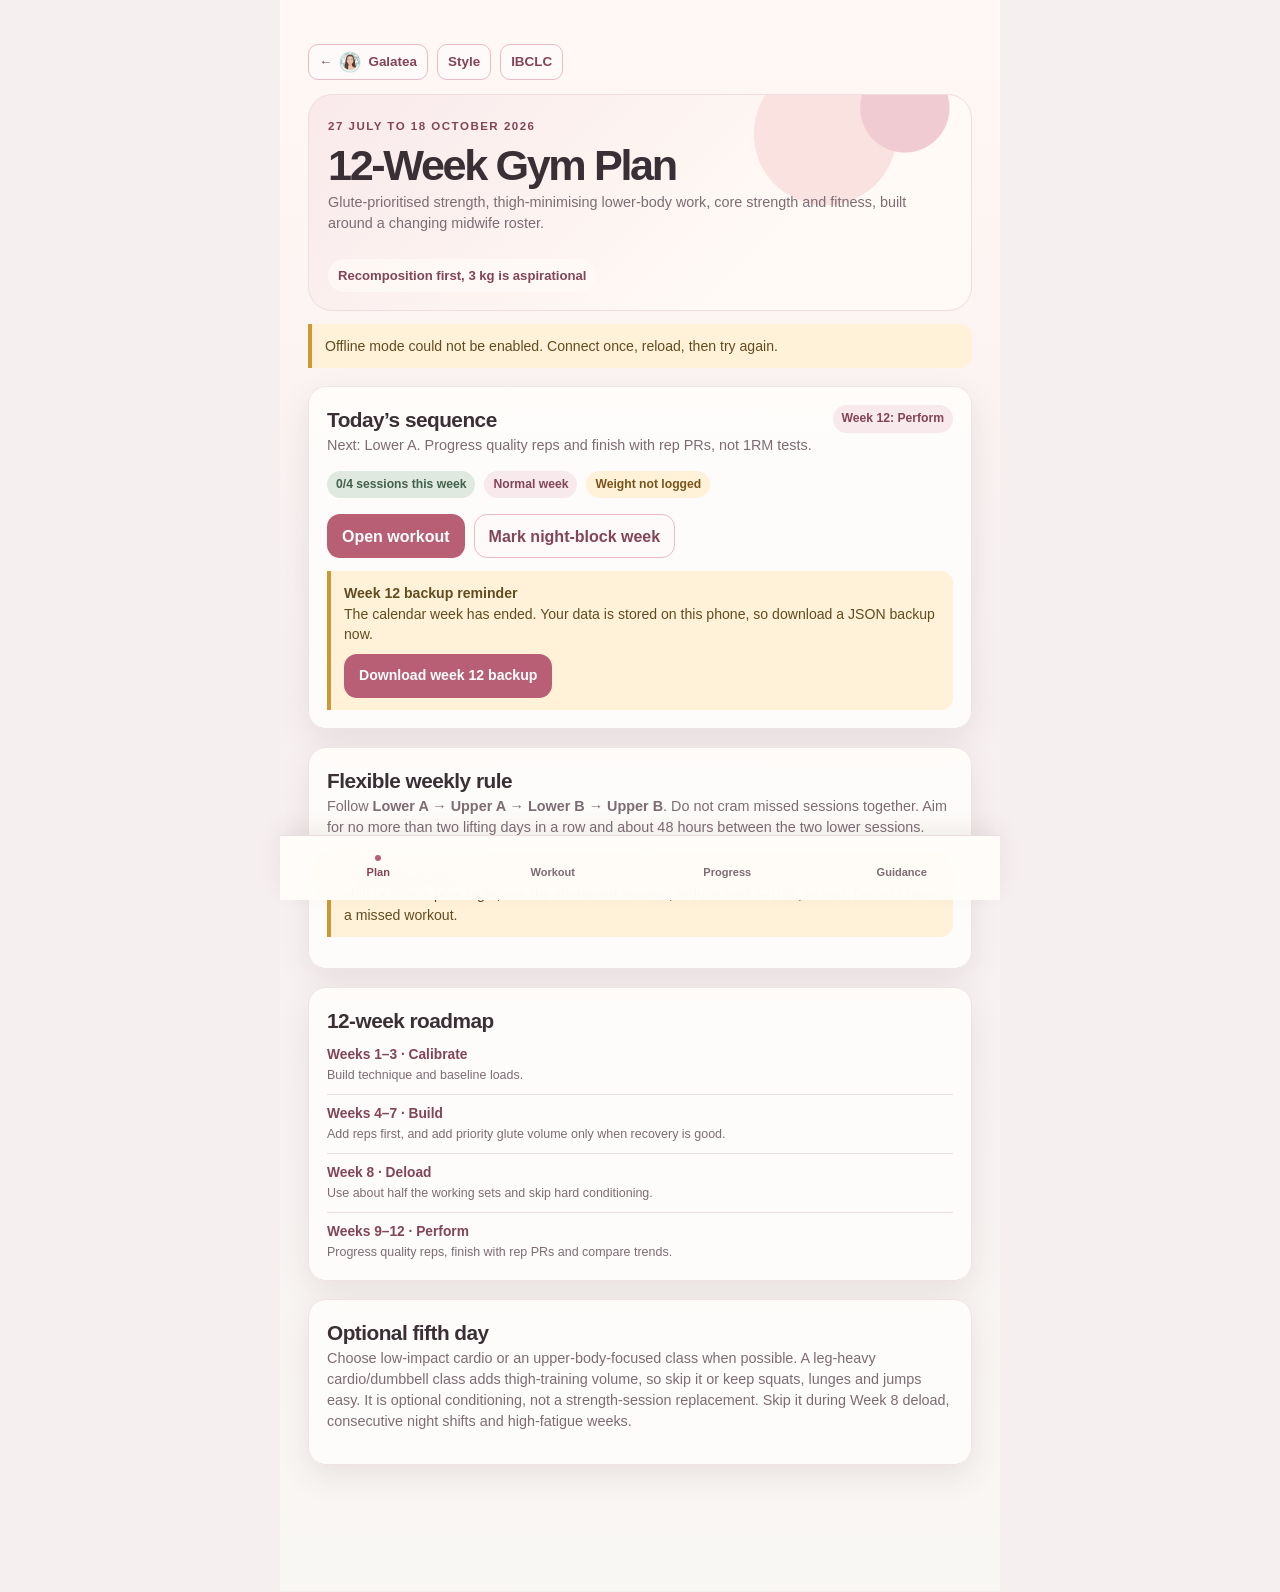
==== commit e609c318: "ibclc" ====
--- a/gym/index.html
+++ b/gym/index.html
@@ -561,7 +561,11 @@
 </head>
 <body>
   <main class="shell">
-    <a class="home-link" href="../">← <img src="../icons/favicon.png" alt="" width="22" height="22"> Galatea</a>
+    <div class="top-actions">
+      <a class="home-link" href="../">← <img src="../icons/favicon.png" alt="" width="22" height="22"> Galatea</a>
+      <a class="home-link" href="../style/">Style</a>
+      <a class="home-link" href="../ibclc/">IBCLC</a>
+    </div>
     <section id="plan" class="tab-view active" aria-labelledby="plan-title">
       <div class="hero">
         <p class="eyebrow">27 July to 18 October 2026</p>
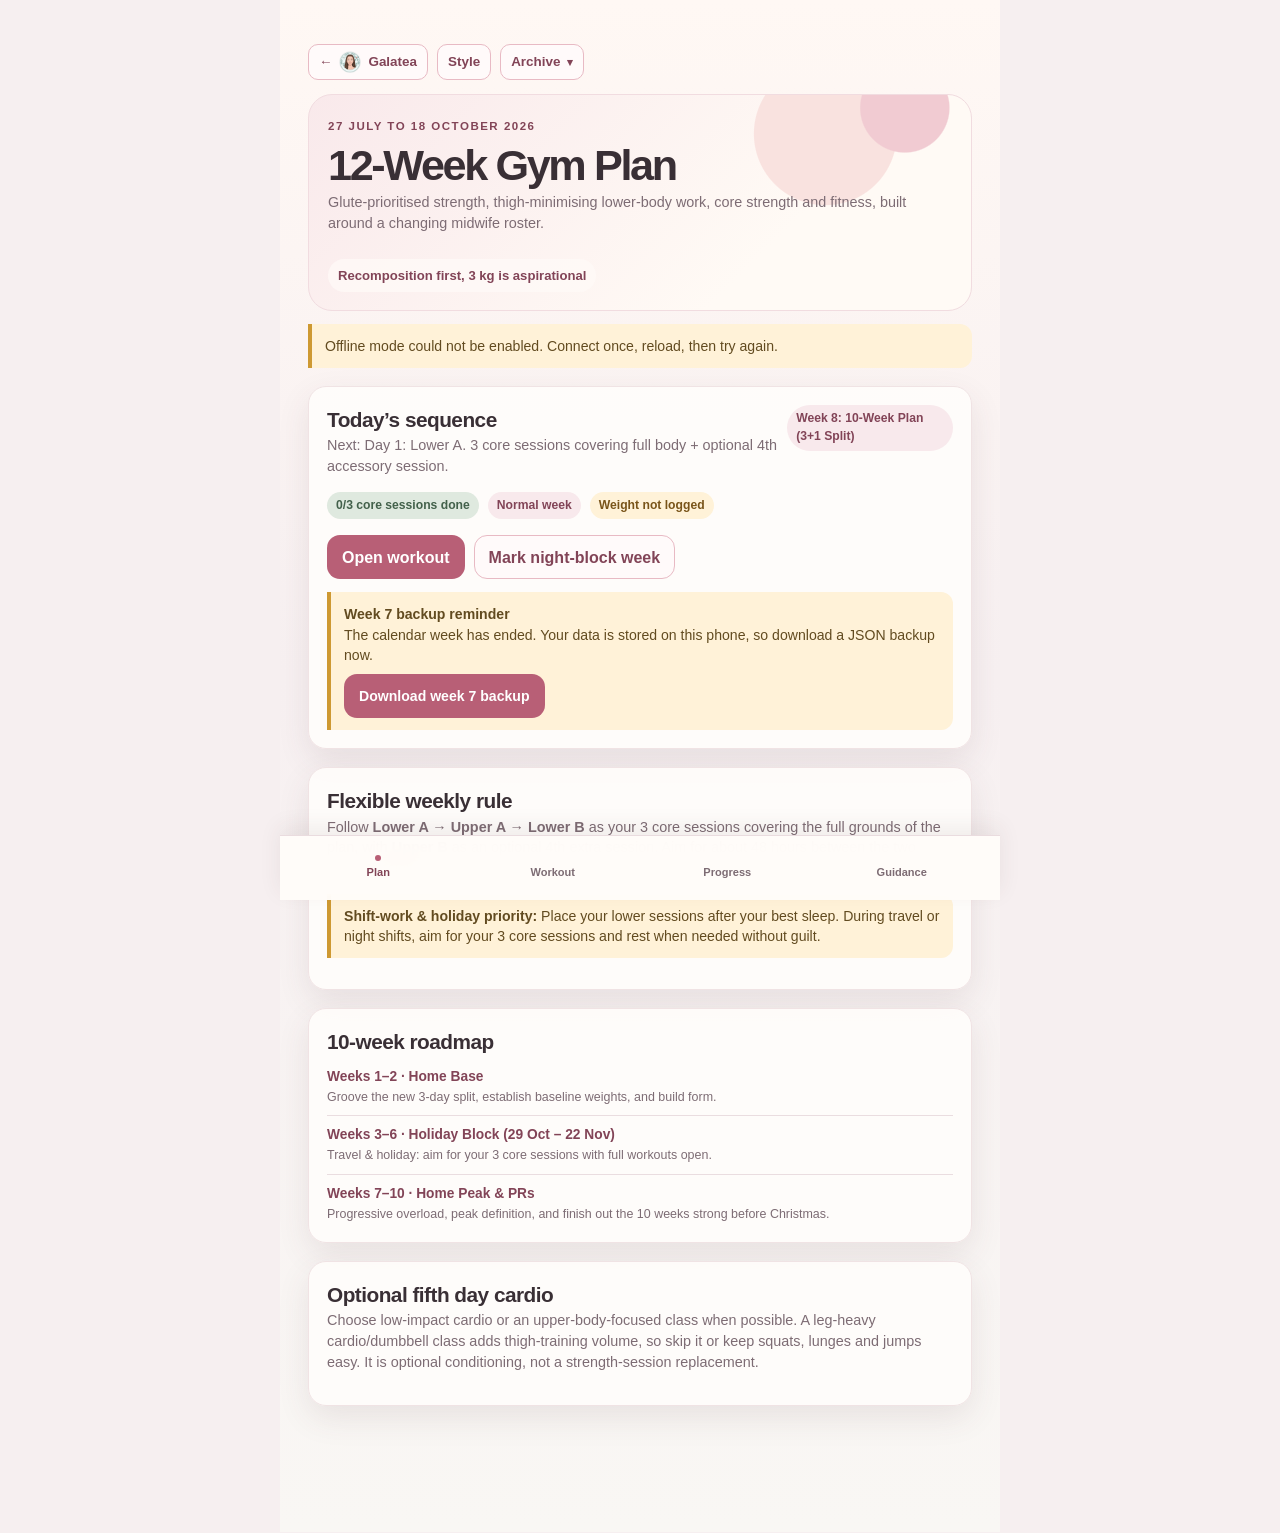
==== commit d9fb8270: "Transition to 10-week gym plan with 3-day core split, hack squats, and core focus" ====
--- a/gym/index.html
+++ b/gym/index.html
@@ -11,7 +11,7 @@
   <link rel="manifest" href="../manifest.webmanifest">
   <link rel="icon" type="image/png" sizes="64x64" href="../icons/favicon.png">
   <link rel="apple-touch-icon" sizes="180x180" href="../icons/apple-touch-icon.png">
-  <title>12-Week Gym Plan · Galatea</title>
+  <title>10-Week Gym Plan · Galatea</title>
   <style>
     :root {
       --ink: #392f35;
@@ -78,6 +78,59 @@
       height: 22px;
       object-fit: contain;
     }
+    .gym-archive-dropdown {
+      position: relative;
+      display: inline-block;
+      margin-bottom: 14px;
+    }
+    .gym-archive-dropdown summary {
+      list-style: none;
+      cursor: pointer;
+      user-select: none;
+      margin-bottom: 0;
+    }
+    .gym-archive-dropdown summary::-webkit-details-marker {
+      display: none;
+    }
+    .gym-archive-caret {
+      display: inline-block;
+      font-size: .68rem;
+      line-height: 1;
+      transition: transform .15s ease;
+    }
+    .gym-archive-dropdown[open] .gym-archive-caret {
+      transform: rotate(180deg);
+    }
+    .gym-archive-menu {
+      position: absolute;
+      top: calc(100% + 5px);
+      left: 0;
+      min-width: 190px;
+      padding: 6px;
+      border: 1px solid var(--blush-strong);
+      border-radius: 12px;
+      background: #fffafa;
+      box-shadow: var(--shadow);
+      display: flex;
+      flex-direction: column;
+      gap: 2px;
+      z-index: 20;
+    }
+    .gym-archive-menu a {
+      display: block;
+      padding: 8px 12px;
+      border-radius: 8px;
+      color: var(--rose-deep);
+      font-size: .84rem;
+      font-weight: 750;
+      text-decoration: none;
+      white-space: nowrap;
+    }
+    .gym-archive-menu a:hover,
+    .gym-archive-menu a:focus {
+      background: #fdf2f4;
+      outline: none;
+    }
     .eyebrow {
       margin-bottom: 8px;
       color: var(--rose-deep);
@@ -564,7 +617,13 @@
     <div class="top-actions">
       <a class="home-link" href="../">← <img src="../icons/favicon.png" alt="" width="22" height="22"> Galatea</a>
       <a class="home-link" href="../style/">Style</a>
-      <a class="home-link" href="../ibclc/">IBCLC</a>
+      <details class="gym-archive-dropdown">
+        <summary class="home-link" aria-haspopup="menu">Archive <span class="gym-archive-caret" aria-hidden="true">▾</span></summary>
+        <div class="gym-archive-menu" role="menu">
+          <a href="../ibclc/" role="menuitem">IBCLC Practice Lab</a>
+          <a href="./progress/" role="menuitem">12-Week Gym Progress</a>
+        </div>
+      </details>
     </div>
     <section id="plan" class="tab-view active" aria-labelledby="plan-title">
       <div class="hero">
@@ -589,16 +648,16 @@
       </section>
       <section class="card">
         <h2>Flexible weekly rule</h2>
-        <p class="subtle">Follow <strong>Lower A → Upper A → Lower B → Upper B</strong>. Do not cram missed sessions together. Aim for no more than two lifting days in a row and about 48 hours between the two lower sessions.</p>
-        <div class="notice warning"><strong>Shift-work priority:</strong> Place Lower A or Lower B after your best sleep. On an exhausting 12-hour shift or after a poor night, use the shortened session, reduce load 5–10%, or rest. Do not chase a missed workout.</div>
+        <p class="subtle">Follow <strong>Lower A → Upper A → Lower B</strong> as your 3 core sessions covering the full grounds of the plan, with <strong>Upper B</strong> as an optional 4th extra session. Aim for about 48 hours between the two lower sessions.</p>
+        <div class="notice warning"><strong>Shift-work & holiday priority:</strong> Place your lower sessions after your best sleep. During travel or night shifts, aim for your 3 core sessions and rest when needed without guilt.</div>
       </section>
       <section class="card">
-        <h2>12-week roadmap</h2>
+        <h2>10-week roadmap</h2>
         <div id="roadmap"></div>
       </section>
       <section class="card">
-        <h2>Optional fifth day</h2>
-        <p class="subtle">Choose low-impact cardio or an upper-body-focused class when possible. A leg-heavy cardio/dumbbell class adds thigh-training volume, so skip it or keep squats, lunges and jumps easy. It is optional conditioning, not a strength-session replacement. Skip it during Week 8 deload, consecutive night shifts and high-fatigue weeks.</p>
+        <h2>Optional fifth day cardio</h2>
+        <p class="subtle">Choose low-impact cardio or an upper-body-focused class when possible. A leg-heavy cardio/dumbbell class adds thigh-training volume, so skip it or keep squats, lunges and jumps easy. It is optional conditioning, not a strength-session replacement.</p>
       </section>
     </section>
 
@@ -788,64 +847,70 @@
   <script>
     "use strict";
 
-    const START_DATE = new Date(2026, 6, 27);
+    const START_DATE = new Date(2026, 9, 12);
     const STORAGE_KEY = "twelveWeekGymPlanV1";
-    const weeks = Array.from({ length: 12 }, (_, index) => index + 1);
-    const EVOLT_WEEKS = [1, 6, 12];
+    const weeks = Array.from({ length: 10 }, (_, index) => index + 1);
+    const EVOLT_WEEKS = [1, 5, 10];
+    const isHolidayWeek = (week) => week >= 3 && week <= 6;
     const phaseForWeek = (week) => {
-      if (week <= 3) return { name: "Calibrate", note: "Build consistent technique and baseline loads." };
-      if (week <= 7) return { name: "Build", note: "Add reps first, and add priority glute volume only if recovery is good." };
-      if (week === 8) return { name: "Deload", note: "Use about half the working sets and skip hard conditioning." };
-      return { name: "Perform", note: "Progress quality reps and finish with rep PRs, not 1RM tests." };
+      if (isHolidayWeek(week)) {
+        return { name: "Holiday block (29 Oct – 22 Nov)", note: "Travel & holiday · Aim for 3 core sessions with full gym routines open." };
+      }
+      return { name: "10-Week Plan (3+1 Split)", note: "3 core sessions covering full body + optional 4th accessory session." };
     };
     const workouts = [
       {
-        id: "lower-a", short: "Lower A", title: "Lower A", focus: "Hip thrust + glute isolation",
-        intro: "Five easy cardio minutes, then 2–4 non-fatiguing hip-thrust ramp sets.",
+        id: "lower-a", short: "Day 1: Lower A", title: "Lower A", focus: "Hip thrust, glute power & core",
+        intro: "Five easy cardio minutes, hip mobility, then 2–4 non-fatiguing hip-thrust ramp sets.",
         exercises: [
-          { id: "hip-thrust", name: "Barbell or Smith hip thrust", sets: 3, reps: "6–10", rest: "2 min", alt: "Barbell glute bridge or cable pull-through", cue: "Pause briefly only if it stays controlled. Keep ribs down and use the most comfortable range.", priority: true, addSet: true },
-          { id: "long-stride-lunge", name: "Long-stride reverse lunge", sets: 2, reps: "8–12 / side", rest: "75–90 sec", alt: "Low step-up with a long stride", cue: "Take a long, stable step back and lean the torso slightly forward. Keep the load modest and stop well before technique changes.", priority: false },
-          { id: "cable-kickback-a", name: "Cable glute kickback", sets: 2, reps: "10–15 / side", rest: "45–60 sec", alt: "Quadruped cable kickback", cue: "Keep the pelvis square and move from the hip. Use only the range you can control without arching your lower back.", priority: true },
-          { id: "abduction-a", name: "Hip-abduction machine", sets: 2, reps: "12–20", rest: "45–60 sec", alt: "Cable hip abduction", cue: "Use a controlled range.", priority: true, superset: 1 },
-          { id: "pallof", name: "Pallof press", sets: 2, reps: "10–15 / side", rest: "45 sec", alt: "Suitcase carry", cue: "Resist rotation. Keep breathing and ribs stacked over pelvis.", superset: 1 }
+          { id: "hip-thrust", name: "Barbell or Smith hip thrust", sets: 3, reps: "6–10", rest: "2 min", alt: "Barbell glute bridge or cable pull-through", cue: "Pause briefly only if it stays controlled. Keep ribs down, chin tucked, and drive through mid-foot and heels.", priority: true },
+          { id: "leg-press-a", name: "Glute-focused leg press", sets: 3, reps: "8–12", rest: "90 sec", alt: "Smith squat (feet forward) or hack squat", cue: "Place feet high and wide on platform with toes angled out ~30°. Lower deep until knees approach armpits without rounding lower back.", priority: true },
+          { id: "split-squat", name: "Bulgarian split squat or reverse lunge", sets: 3, reps: "8–12 / side", rest: "75 sec", alt: "Long-stride reverse lunge or step-up", cue: "Take a stable stance with slight forward torso lean to load the working glute. Lower with control and drive through front heel.", priority: true },
+          { id: "cable-kickback-a", name: "Cable glute kickback", sets: 3, reps: "10–15 / side", rest: "45–60 sec", alt: "Quadruped cable kickback", cue: "Keep the pelvis square and move from the hip. Squeeze upper glute without arching your lower back.", priority: true },
+          { id: "abduction-a", name: "Hip-abduction machine", sets: 3, reps: "12–15", rest: "60 sec", alt: "Cable hip abduction", cue: "Lean slightly forward from the hip. Hold a 1–2 second isometric squeeze at full abduction.", priority: true },
+          { id: "calf-raise-a", name: "Standing calf raise", sets: 3, reps: "10–15", rest: "45–60 sec", alt: "Seated calf raise or leg-press calf press", cue: "Rise high onto the balls of feet with control, pause 1 second at top, lower into deep stretch without bouncing." },
+          { id: "ab-leg-raise-a", name: "Hanging or captain's chair ab leg raise", sets: 3, reps: "10–15", rest: "60 sec", alt: "Incline bench leg raise or reverse crunch", cue: "Roll pelvis upward toward ribs at top of each rep rather than just swinging hip flexors. Lower with control." }
         ]
       },
       {
-        id: "upper-a", short: "Upper A", title: "Upper A", focus: "Pull, press, shoulders and arms",
-        intro: "Five easy cardio minutes, shoulder movement, then 2–3 ramp sets for pulldowns.",
+        id: "upper-a", short: "Day 2: Upper A", title: "Upper A", focus: "Pull-ups, press, row, dips & arms",
+        intro: "Five easy cardio minutes, shoulder movement, then 2–3 warm-up sets for pull-ups.",
         exercises: [
-          { id: "pulldown-a", name: "Lat pulldown", sets: 3, reps: "8–12", rest: "90 sec", alt: "Assisted pull-up", cue: "Drive elbows down without leaning far back.", priority: true },
-          { id: "incline-press", name: "Incline dumbbell press", sets: 3, reps: "8–12", rest: "90 sec", alt: "Incline Smith or chest press machine", cue: "Use a stable bench angle and a controlled depth.", priority: true },
-          { id: "chest-row", name: "Chest-supported row", sets: 3, reps: "8–12", rest: "75–90 sec", alt: "Seated cable row", cue: "Pull elbows toward hips while keeping chest supported.", priority: true },
-          { id: "lateral-raise", name: "Cable lateral raise", sets: 2, reps: "12–20", rest: "45–60 sec", alt: "Dumbbell lateral raise", cue: "Raise with control, stopping before shoulders shrug.", superset: 1 },
-          { id: "pressdown", name: "Rope pressdown", sets: 2, reps: "10–15", rest: "45–60 sec", alt: "Overhead cable extension", cue: "Keep upper arms still and finish without forcing elbow lockout.", superset: 1 },
-          { id: "incline-curl", name: "Incline dumbbell curl", sets: 2, reps: "10–15", rest: "45–60 sec", alt: "Cable curl", cue: "Avoid swinging the torso to complete reps." }
+          { id: "pull-up", name: "Assisted pull-up", sets: 3, reps: "6–10", rest: "90 sec", alt: "Lat pulldown or band-assisted pull-up", cue: "Overhand grip. Drive elbows straight down toward ribs. Chest up to bar, control lowering all the way down.", priority: true },
+          { id: "chest-press-a", name: "Machine chest press", sets: 3, reps: "8–12", rest: "90 sec", alt: "Incline dumbbell press or push-ups", cue: "Keep shoulder blades pinned to pad. Press smoothly, avoiding harsh elbow lockout.", priority: true },
+          { id: "cable-row-a", name: "Seated cable row", sets: 3, reps: "8–12", rest: "90 sec", alt: "Chest-supported row", cue: "Chest tall, row handle into lower abdomen. Squeeze shoulder blades together with controlled reach.", priority: true },
+          { id: "shoulder-press", name: "Dumbbell or machine shoulder press", sets: 3, reps: "8–12", rest: "90 sec", alt: "Smith machine shoulder press", cue: "Press smoothly overhead with ribs stacked over pelvis. Control the eccentric to ear level.", priority: true },
+          { id: "dips", name: "Assisted tricep dips", sets: 3, reps: "8–12", rest: "75–90 sec", alt: "Bench dips or close-grip push-ups", cue: "Torso slightly upright to bias triceps (or slight lean for chest/tricep balance). Lower to 90° elbow bend and press through palms.", priority: true },
+          { id: "lateral-raise", name: "Cable lateral raise", sets: 3, reps: "12–15", rest: "45–60 sec", alt: "Dumbbell lateral raise", cue: "Lead with elbows, keeping hands slightly below elbow height. Squeeze side delts at top." },
+          { id: "bicep-curl", name: "Dumbbell or cable bicep curl", sets: 3, reps: "10–12", rest: "60 sec", alt: "Incline dumbbell curl or EZ-bar curl", cue: "Elbows glued to sides. Supinate wrists at top for full bicep peak contraction." },
+          { id: "cable-crunch-a", name: "Kneeling cable crunch", sets: 3, reps: "10–15", rest: "60 sec", alt: "Hanging knee raise or floor crunch", cue: "Hips stationary; curl your ribcage down into your pelvis like rolling up a poster. Squeeze abs hard at bottom." }
         ]
       },
       {
-        id: "lower-b", short: "Lower B", title: "Lower B", focus: "Glute bridge + hip hinge",
-        intro: "Five easy cardio minutes, then 2–4 non-fatiguing glute-bridge ramp sets.",
+        id: "lower-b", short: "Day 3: Lower B", title: "Lower B", focus: "Glute leg press, hack squat & glute stretch",
+        intro: "Five easy cardio minutes, hip mobility, then 2–4 non-fatiguing ramp sets on the leg press.",
         exercises: [
-          { id: "glute-bridge", name: "Barbell or Smith glute bridge", sets: 3, reps: "8–12", rest: "2 min", alt: "Dumbbell glute bridge", cue: "Keep ribs down and use the most comfortable range. Pause only if you can stay controlled.", priority: true },
-          { id: "rdl", name: "Barbell or dumbbell Romanian deadlift", sets: 2, reps: "6–10", rest: "2 min", alt: "Cable pull-through", cue: "Lower only as far as you can keep the spine and pelvis controlled. This is deliberately low volume.", priority: true },
-          { id: "cable-kickback-b", name: "Cable glute kickback", sets: 2, reps: "10–15 / side", rest: "45–60 sec", alt: "Quadruped cable kickback", cue: "Keep the pelvis square and move from the hip. Use only the range you can control without arching your lower back.", priority: true },
-          { id: "abduction-b", name: "Cable hip abduction", sets: 2, reps: "12–20 / side", rest: "45–60 sec", alt: "Hip-abduction machine", cue: "Use a small, controlled range.", superset: 1 },
-          { id: "dead-bug", name: "Dead bug", sets: 2, reps: "8–12 / side", rest: "45 sec", alt: "Side plank, 20–45 sec", cue: "Move slowly while keeping ribs down and breath steady.", superset: 1 },
-          { id: "calf-raise", name: "Standing calf raise", sets: 3, reps: "10–15", rest: "45–60 sec", alt: "Seated calf raise or leg-press calf press", cue: "Rise onto the balls of the feet with control and lower to a comfortable stretch. Pause briefly at the top rather than bouncing." }
+          { id: "leg-press", name: "Glute-focused leg press", sets: 4, reps: "8–12", rest: "2 min", alt: "Smith squat (feet forward) or reverse hack squat", cue: "Feet high and wide on platform, toes 30° out. Lower deep until knees track outside ribs. Drive through mid-foot and heels.", priority: true },
+          { id: "hack-squat", name: "Hack squat (glute-focused)", sets: 3, reps: "8–10", rest: "90 sec", alt: "Reverse hack squat or dumbbell RDL", cue: "Feet placed high and moderately wide on sled, toes flared out ~30°. Lower deep to feel glute stretch; push through heels without rounding lower back.", priority: true },
+          { id: "glute-extension", name: "45° Glute back extension", sets: 3, reps: "10–15", rest: "60 sec", alt: "Dumbbell Romanian deadlift or lying leg curl", cue: "Round upper back slightly and flare toes out 45°. Squeeze glutes hard to raise torso; do not hyperextend lower back.", priority: true },
+          { id: "cable-kickback-b", name: "Cable glute kickback", sets: 3, reps: "10–15 / side", rest: "45–60 sec", alt: "Quadruped cable kickback", cue: "Keep torso steady. Arc heel back and slightly outwards to target gluteus maximus and medius.", priority: true },
+          { id: "abduction-b", name: "Hip-abduction machine", sets: 3, reps: "12–15", rest: "60 sec", alt: "Cable hip abduction", cue: "Hold a 2-second pause at full abduction on every rep. Push against the pads with knees, not feet.", priority: true },
+          { id: "calf-raise", name: "Standing calf raise", sets: 3, reps: "10–15", rest: "45–60 sec", alt: "Seated calf raise or leg-press calf press", cue: "Pause 1 second at full ankle elevation. Lower under control to stretch the calves." },
+          { id: "ab-leg-raise-b", name: "Hanging or captain's chair ab leg raise", sets: 3, reps: "10–15", rest: "60 sec", alt: "Incline bench leg raise or reverse crunch", cue: "Curl pelvis upward at top of rep. Slow 2-second eccentric on the way down." }
         ]
       },
       {
-        id: "upper-b", short: "Upper B", title: "Upper B", focus: "Shoulders, back, chest and arms",
-        intro: "Five easy cardio minutes, shoulder movement, then 2–3 shoulder-press ramp sets.",
+        id: "upper-b", short: "Day 4: Optional", title: "Upper B (Optional Extra)", focus: "Chin-ups, delts, arms & core polish", optional: true,
+        intro: "Five easy cardio minutes, shoulder movement, then 2 ramp sets for chin-ups or pulldowns.",
         exercises: [
-          { id: "shoulder-press", name: "Dumbbell or Smith shoulder press", sets: 3, reps: "6–10", rest: "90 sec", alt: "Machine shoulder press", cue: "Use a comfortable grip and range. Keep ribs stacked rather than leaning back.", priority: true },
-          { id: "cable-row", name: "Seated cable row", sets: 3, reps: "8–12", rest: "75–90 sec", alt: "Chest-supported row", cue: "Control the reach and pull elbows back without shrugging.", priority: true },
-          { id: "chest-press", name: "Machine chest press", sets: 2, reps: "8–12", rest: "75–90 sec", alt: "Flat dumbbell press", cue: "Keep shoulder blades controlled against the pad.", priority: true },
-          { id: "pulldown-b", name: "Neutral-grip pulldown", sets: 2, reps: "8–12", rest: "75–90 sec", alt: "Assisted pull-up", cue: "Keep the path controlled and elbows travelling down.", priority: true },
-          { id: "lateral-raise-b", name: "Cable lateral raise", sets: 3, reps: "12–20", rest: "45–60 sec", alt: "Dumbbell lateral raise", cue: "Raise with control, stopping before shoulders shrug. Build the shoulder-to-waist ratio without adding lower-body volume." },
-          { id: "reverse-pec", name: "Reverse pec deck", sets: 2, reps: "12–20", rest: "45–60 sec", alt: "Face pull", cue: "Move from the upper back and rear shoulder.", superset: 1 },
-          { id: "overhead-triceps", name: "Overhead cable triceps extension", sets: 2, reps: "10–15", rest: "45–60 sec", alt: "Rope pressdown", cue: "Use a comfortable elbow position and avoid arching.", priority: false, superset: 1 },
-          { id: "cable-crunch", name: "Cable crunch", sets: 2, reps: "10–15", rest: "45 sec", alt: "Side plank, 20–45 sec", cue: "Use a comfortable range. Swap if bracing or flexion aggravates symptoms." }
+          { id: "chin-up", name: "Assisted chin-up", sets: 3, reps: "6–10", rest: "90 sec", alt: "Neutral-grip pulldown or lat pulldown", cue: "Underhand (supinated) grip. Pull chest up to bar, engaging lats and biceps. Control lowering completely.", priority: true },
+          { id: "pulldown-b", name: "Neutral-grip pulldown", sets: 3, reps: "8–12", rest: "75–90 sec", alt: "Assisted pull-up", cue: "Drive elbows straight down, squeezing the mid-back and outer lats.", priority: true },
+          { id: "chest-press", name: "Machine chest press", sets: 3, reps: "8–12", rest: "75–90 sec", alt: "Incline dumbbell press or push-ups", cue: "Smooth, controlled pressing. Keep shoulders pinned against pad.", priority: true },
+          { id: "cable-row", name: "Seated cable row", sets: 3, reps: "8–12", rest: "75–90 sec", alt: "Chest-supported row", cue: "Row to navel, squeezing shoulder blades together.", priority: true },
+          { id: "lateral-raise-b", name: "Cable lateral raise", sets: 3, reps: "12–15", rest: "45–60 sec", alt: "Dumbbell lateral raise", cue: "Strict form, 2-second lowering phase for maximum lateral delt cap definition." },
+          { id: "pressdown-b", name: "Rope pressdown", sets: 3, reps: "10–15", rest: "45–60 sec", alt: "Overhead cable extension", cue: "Pin elbows at sides, spread rope at bottom to contract lateral tricep head." },
+          { id: "hammer-curl", name: "Dumbbell or cable hammer curl", sets: 3, reps: "10–12", rest: "45–60 sec", alt: "Cable rope curl", cue: "Palms facing each other. Great for brachialis and forearm definition, giving arms a fuller, toned shape." },
+          { id: "pallof-b", name: "Pallof press or cable woodchopper", sets: 3, reps: "10–12 / side", rest: "45 sec", alt: "Suitcase carry or side plank", cue: "Brace core tight, resist rotational torque. Build 360° abdominal wall stability." }
         ]
       }
     ];
@@ -896,13 +961,24 @@
     };
     const archivedPerformanceExercises = [
       { id: "smith-squat", name: "Smith high-bar squat", workoutId: "lower-a", workoutName: "Lower A, archived", archived: true },
-      { id: "split-squat", name: "Bulgarian split squat", workoutId: "lower-a", workoutName: "Lower A, archived", archived: true },
       { id: "leg-curl-a", name: "Seated leg curl", workoutId: "lower-a", workoutName: "Lower A, archived", archived: true },
       { id: "reverse-lunge", name: "Reverse lunge", workoutId: "lower-b", workoutName: "Lower B, archived", archived: true },
-      { id: "leg-press", name: "Leg press", workoutId: "lower-b", workoutName: "Lower B, archived", archived: true },
       { id: "leg-extension", name: "Leg extension", workoutId: "lower-b", workoutName: "Lower B, archived", archived: true },
       { id: "leg-curl-b", name: "Lying or seated leg curl", workoutId: "lower-b", workoutName: "Lower B, archived", archived: true },
-      { id: "cable-curl", name: "Cable curl", workoutId: "upper-b", workoutName: "Upper B, archived", archived: true }
+      { id: "cable-curl", name: "Cable curl", workoutId: "upper-b", workoutName: "Upper B, archived", archived: true },
+      { id: "long-stride-lunge", name: "Long-stride reverse lunge", workoutId: "lower-a", workoutName: "Lower A, archived", archived: true },
+      { id: "incline-press", name: "Incline dumbbell press", workoutId: "upper-a", workoutName: "Upper A, archived", archived: true },
+      { id: "chest-row", name: "Chest-supported row", workoutId: "upper-a", workoutName: "Upper A, archived", archived: true },
+      { id: "incline-curl", name: "Incline dumbbell curl", workoutId: "upper-a", workoutName: "Upper A, archived", archived: true },
+      { id: "glute-bridge", name: "Barbell or Smith glute bridge", workoutId: "lower-b", workoutName: "Lower B, archived", archived: true },
+      { id: "rdl", name: "Barbell or dumbbell Romanian deadlift", workoutId: "lower-b", workoutName: "Lower B, archived", archived: true },
+      { id: "dead-bug", name: "Dead bug", workoutId: "lower-b", workoutName: "Lower B, archived", archived: true },
+      { id: "pallof", name: "Pallof press", workoutId: "lower-a", workoutName: "Lower A, archived", archived: true },
+      { id: "reverse-pec", name: "Reverse pec deck", workoutId: "upper-b", workoutName: "Upper B, archived", archived: true },
+      { id: "overhead-triceps", name: "Overhead cable triceps extension", workoutId: "upper-b", workoutName: "Upper B, archived", archived: true },
+      { id: "cable-crunch", name: "Cable crunch", workoutId: "upper-b", workoutName: "Upper B, archived", archived: true },
+      { id: "pulldown-a", name: "Lat pulldown", workoutId: "upper-a", workoutName: "Upper A, archived", archived: true },
+      { id: "pressdown", name: "Rope pressdown", workoutId: "upper-a", workoutName: "Upper A, archived", archived: true }
     ];
     const performanceExercises = [
       ...workouts.flatMap((workout) =>
@@ -1011,11 +1087,12 @@
       const start = dateForWeek(week);
       const end = new Date(start);
       end.setDate(start.getDate() + 6);
-      return `Week ${week}: ${formatDate(start)}–${formatDate(end)}`;
+      const holidayTag = isHolidayWeek(week) ? " · ✈️ Holiday" : "";
+      return `Week ${week}: ${formatDate(start)}–${formatDate(end)}${holidayTag}`;
     }
     function clampWeek(value) {
       const week = Math.floor(Number(value));
-      return Number.isFinite(week) ? Math.min(12, Math.max(1, week)) : 1;
+      return Number.isFinite(week) ? Math.min(10, Math.max(1, week)) : 1;
     }
     function currentPlanWeek() {
       // Compare calendar days, not elapsed milliseconds, so daylight saving cannot shift the week.
@@ -1033,9 +1110,15 @@
     function completedWorkoutCount(week) {
       return workouts.filter((workout) => data.completed?.[sessionKey(week, workout.id)]).length;
     }
+    function coreWorkoutCount() {
+      return workouts.filter((workout) => !workout.optional).length;
+    }
+    function completedCoreWorkoutCount(week) {
+      return workouts.filter((workout) => !workout.optional && data.completed?.[sessionKey(week, workout.id)]).length;
+    }
     function pendingWeeklyBackupWeek() {
       const pending = weeks.filter((week) => !data.weeklyBackups?.[week] && (
-        completedWorkoutCount(week) === workouts.length || calendarWeekHasEnded(week)
+        completedCoreWorkoutCount(week) === coreWorkoutCount() || calendarWeekHasEnded(week)
       ));
       return pending[pending.length - 1];
     }
@@ -1143,9 +1226,7 @@
       }
       return { logs: [], week: null };
     }
-    function phaseSetCount(exercise, week) {
-      if (week === 8) return Math.max(1, Math.ceil(exercise.sets / 2));
-      if (exercise.addSet && ((week >= 4 && week <= 7) || week >= 9)) return exercise.sets + 1;
+    function phaseSetCount(exercise) {
       return exercise.sets;
     }
     function loadSuggestion(workoutId, exercise, week) {
@@ -1201,10 +1282,9 @@
     }
     function renderRoadmap() {
       const roadmap = [
-        ["Weeks 1–3", "Calibrate", "Build technique and baseline loads."],
-        ["Weeks 4–7", "Build", "Add reps first, and add priority glute volume only when recovery is good."],
-        ["Week 8", "Deload", "Use about half the working sets and skip hard conditioning."],
-        ["Weeks 9–12", "Perform", "Progress quality reps, finish with rep PRs and compare trends."]
+        ["Weeks 1–2", "Home Base", "Groove the new 3-day split, establish baseline weights, and build form."],
+        ["Weeks 3–6", "Holiday Block (29 Oct – 22 Nov)", "Travel & holiday: aim for your 3 core sessions with full workouts open."],
+        ["Weeks 7–10", "Home Peak & PRs", "Progressive overload, peak definition, and finish out the 10 weeks strong before Christmas."]
       ];
       document.getElementById("roadmap").innerHTML = `<ul class="roadmap">${roadmap.map((item) =>
         `<li><strong>${item[0]} · ${item[1]}</strong><br><span class="small">${item[2]}</span></li>`
@@ -1215,12 +1295,17 @@
       const phase = phaseForWeek(week);
       document.getElementById("phase-pill").textContent = `Week ${week}: ${phase.name}`;
       document.getElementById("sequence-copy").textContent = `Next: ${nextSessionForWeek(week).short}. ${phase.note}`;
-      const done = completedWorkoutCount(week);
+      const coreDone = completedCoreWorkoutCount(week);
+      const totalDone = completedWorkoutCount(week);
+      const optionalDone = totalDone > coreDone;
       const weekWeights = weightEntriesFor(week);
       const latestWeight = weekWeights[weekWeights.length - 1];
+      const sessionText = optionalDone
+        ? `${coreDone}/3 core + 1 optional done`
+        : `${coreDone}/3 core sessions done`;
       document.getElementById("quick-stats").innerHTML = `
-        <span class="pill sage">${done}/${workouts.length} sessions this week</span>
-        <span class="pill">${data.nightWeeks?.[week] ? "Night block marked" : "Normal week"}</span>
+        <span class="pill sage">${sessionText}</span>
+        <span class="pill">${isHolidayWeek(week) ? "✈️ Holiday block" : (data.nightWeeks?.[week] ? "Night block marked" : "Normal week")}</span>
         <span class="pill amber">${latestWeight ? `${escapeHtml(latestWeight.value)} kg logged` : "Weight not logged"}</span>
       `;
       renderBackupReminders();
@@ -1543,23 +1628,26 @@
       const week = Number(data.selectedWeek);
       const phase = phaseForWeek(week);
       document.getElementById("workout-week").textContent = `Week ${week} · ${phase.name}`;
-      document.getElementById("workout-count").textContent = `${completedWorkoutCount(week)}/${workouts.length} done`;
+      const coreDone = completedCoreWorkoutCount(week);
+      const totalDone = completedWorkoutCount(week);
+      const doneLabel = totalDone > coreDone
+        ? `${coreDone}/3 core + 1 optional done`
+        : `${coreDone}/3 core done`;
+      document.getElementById("workout-count").textContent = doneLabel;
       document.getElementById("week-dates").textContent = weekLabel(week);
       document.getElementById("week-night-toggle").textContent = `Night block: ${data.nightWeeks?.[week] ? "on" : "off"}`;
       renderReadiness();
       renderBackupReminders();
       renderSessionTabs();
       const workout = workoutById(activeSessionId());
-      const isShort = Boolean(data.shortMode);
-      const exercises = isShort ? workout.exercises.filter((exercise) => exercise.priority).slice(0, 3) : workout.exercises;
+      const exercises = workout.exercises;
       document.getElementById("workout-content").innerHTML = `
         <section class="card">
           <div class="workout-header">
             <div><p class="eyebrow">${workout.focus}</p><h2>${workout.title}</h2></div>
-            <span class="pill">${isShort ? "35–45 min" : "60–75 min"}</span>
+            <span class="pill">50–65 min</span>
           </div>
           <p class="subtle">${workout.intro}</p>
-          <label class="toggle-row"><input id="short-mode" type="checkbox" ${isShort ? "checked" : ""}>Use the 35–45 minute priority version</label>
           ${groupExercises(exercises).map((group) => sessionBlockMarkup(workout, group, week)).join("")}
           <label class="exercise-notes">Session note<textarea id="session-note" placeholder="How did sleep, symptoms, technique and energy affect today?">${escapeHtml(data.logs?.[sessionKey(week, workout.id)]?.sessionNote || "")}</textarea></label>
           <label class="session-complete"><input id="complete-session" type="checkbox" ${data.completed?.[sessionKey(week, workout.id)] ? "checked" : ""}>Mark ${workout.short} complete</label>
@@ -1679,7 +1767,7 @@
         const count = loggedWeightEntries().length;
         return `${count} weigh-in${count === 1 ? "" : "s"} logged`;
       }
-      return `${[1, 6, 12].filter((week) => data.evolt?.[week]).length} of 3 checkpoints logged`;
+      return `${EVOLT_WEEKS.filter((week) => data.evolt?.[week]).length} of ${EVOLT_WEEKS.length} checkpoints logged`;
     }
     function renderProgressMenu() {
       document.getElementById("progress-menu").innerHTML = progressPanels.map((panel) => `
@@ -1751,7 +1839,7 @@
       const url = URL.createObjectURL(blob);
       const link = document.createElement("a");
       link.href = url;
-      link.download = week ? `12-week-gym-plan-week-${week}-backup.json` : "12-week-gym-plan-backup.json";
+      link.download = week ? `10-week-gym-plan-week-${week}-backup.json` : "10-week-gym-plan-backup.json";
       document.body.appendChild(link);
       link.click();
       link.remove();
@@ -1856,7 +1944,6 @@
         if (!button) return;
         data.activeSession = button.dataset.session;
         data.selectedWorkout = data.activeSession;
-        data.shortMode = false;
         saveData();
         renderWorkout();
       });
@@ -1887,17 +1974,17 @@
       workoutContent.addEventListener("change", (event) => {
         const input = event.target;
         if (input.matches("[data-log-workout]")) refreshExerciseSuggestion(input.dataset.logExercise);
-        if (input.id === "short-mode") {
-          data.shortMode = input.checked;
-          saveData();
-          renderWorkout();
-        }
         if (input.id === "complete-session") {
           data.completed[sessionKey(Number(data.selectedWeek), activeSessionId())] = input.checked;
           saveData();
           renderPlan();
           renderSessionTabs();
-          document.getElementById("workout-count").textContent = `${completedWorkoutCount(Number(data.selectedWeek))}/${workouts.length} done`;
+          const coreDone = completedCoreWorkoutCount(Number(data.selectedWeek));
+          const totalDone = completedWorkoutCount(Number(data.selectedWeek));
+          const doneLabel = totalDone > coreDone
+            ? `${coreDone}/3 core + 1 optional done`
+            : `${coreDone}/3 core done`;
+          document.getElementById("workout-count").textContent = doneLabel;
         }
       });
       const pelvicContent = document.getElementById("pelvic-care-content");
@@ -2038,6 +2125,18 @@
         if (updateRegistration?.waiting) updateRegistration.waiting.postMessage("activate-update");
         else window.location.reload();
       });
+      document.addEventListener("click", (event) => {
+        document.querySelectorAll("details.gym-archive-dropdown[open]").forEach((dropdown) => {
+          if (!dropdown.contains(event.target)) dropdown.removeAttribute("open");
+        });
+      });
+      document.addEventListener("keydown", (event) => {
+        if (event.key === "Escape") {
+          document.querySelectorAll("details.gym-archive-dropdown[open]").forEach((dropdown) => {
+            dropdown.removeAttribute("open");
+          });
+        }
+      });
     }
     initialiseStorage();
     migrateLegacyPelvicCareSelections();
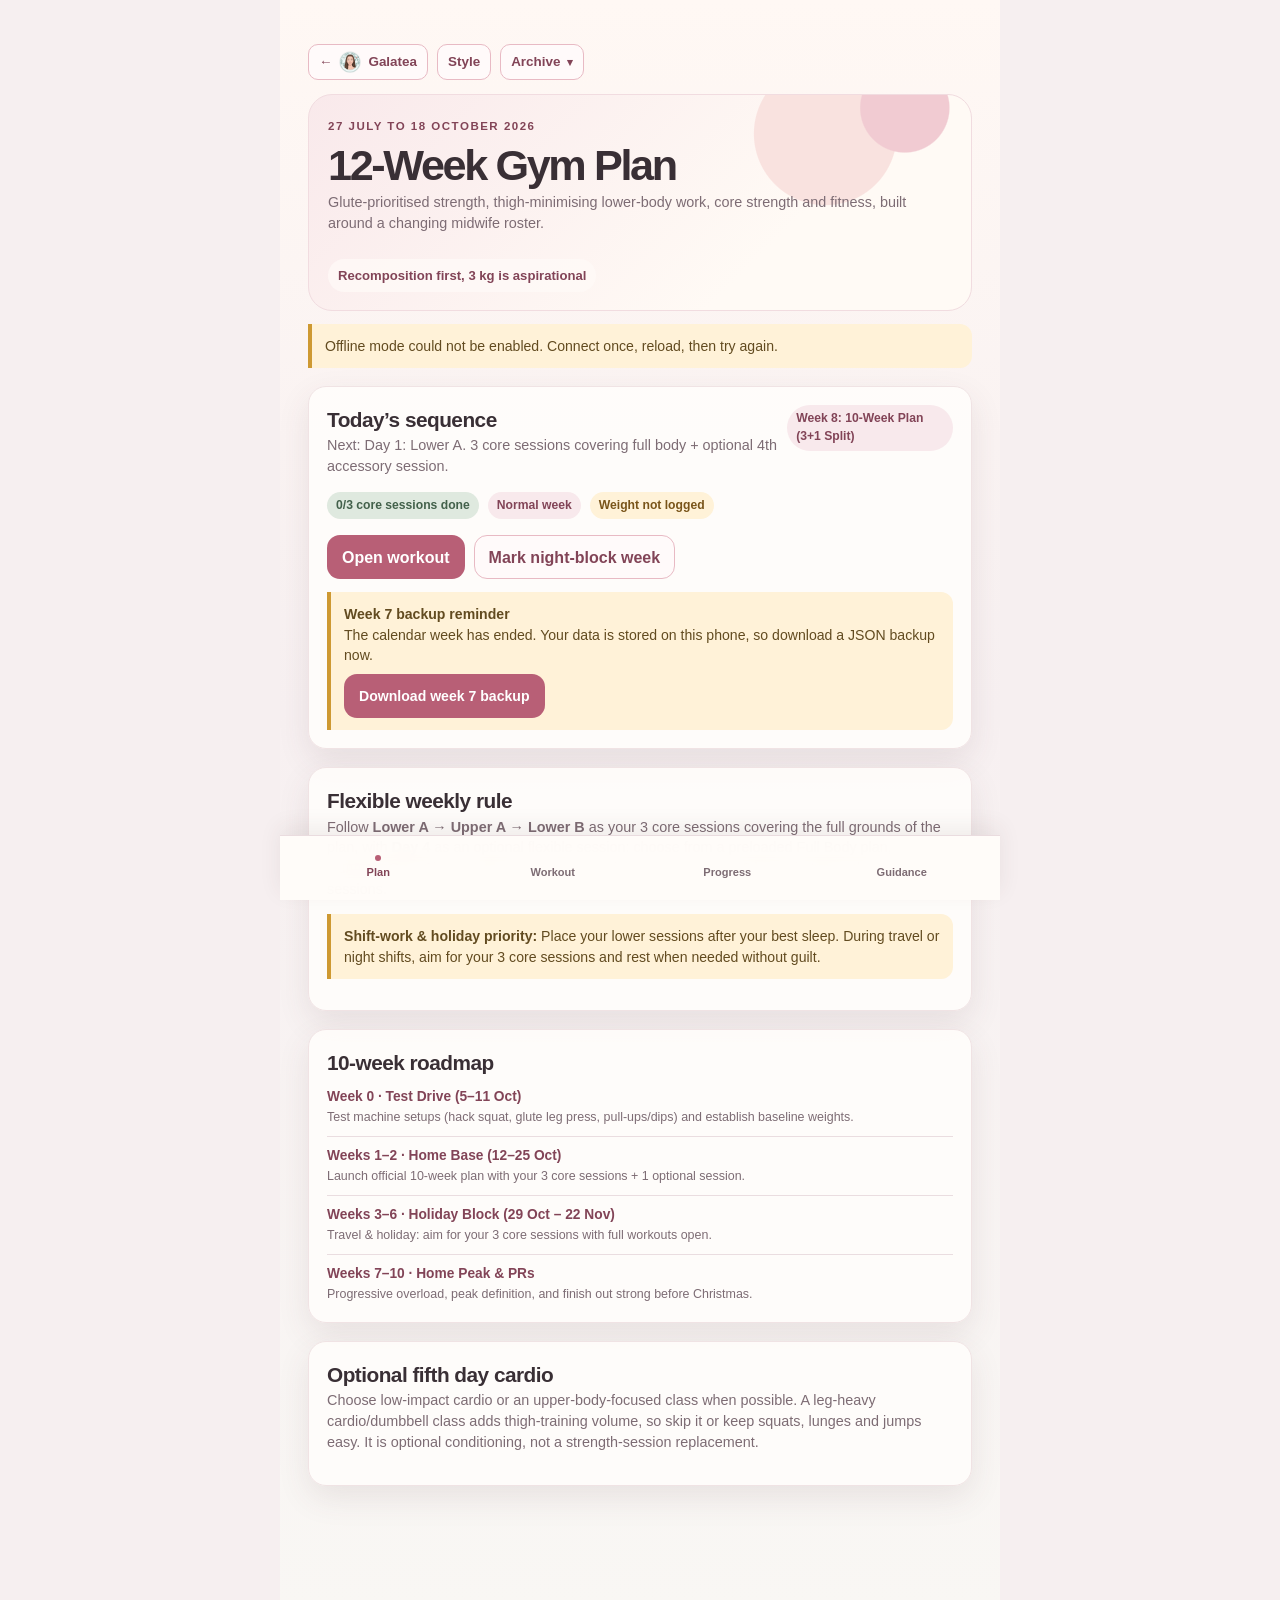
==== commit fca41a4f: "Add Week 0 test drive week and flexible Day 4 session to gym plan" ====
--- a/gym/index.html
+++ b/gym/index.html
@@ -346,6 +346,276 @@
     .session-tabs button.active { border-color: var(--rose); background: var(--blush); }
     .session-tabs button.done { border-color: #bcd3c1; background: #f2f8f2; color: var(--sage-ink); }
     .session-tabs button.done.active { border-color: var(--sage-ink); }
+    .session-tab-header-row {
+      display: flex !important;
+      justify-content: space-between !important;
+      align-items: center !important;
+      width: 100%;
+      margin: 0 !important;
+    }
+    .session-tab-name {
+      display: inline-block !important;
+      margin: 0 !important;
+      color: inherit !important;
+      font-weight: 800 !important;
+      font-size: .78rem !important;
+    }
+    .session-tab-plus-badge {
+      display: inline-flex !important;
+      align-items: center;
+      justify-content: center;
+      width: 20px;
+      height: 20px;
+      margin: 0 0 0 4px !important;
+      border-radius: 99px;
+      background: var(--rose);
+      color: #fff !important;
+      font-size: .84rem !important;
+      font-weight: 900 !important;
+      line-height: 1;
+      cursor: pointer;
+      transition: transform .15s ease, background .15s ease;
+      box-shadow: 0 1px 3px rgba(184, 95, 118, .25);
+    }
+    .session-tab-plus-badge:hover {
+      transform: scale(1.15);
+      background: var(--rose-deep);
+    }
+    .activity-dropdown-wrap {
+      position: relative;
+      margin: 10px 0 14px;
+      z-index: 25;
+    }
+    .activity-dropdown-menu {
+      padding: 10px;
+      border: 2px solid var(--blush-strong);
+      border-radius: 18px;
+      background: #fffdfb;
+      box-shadow: 0 14px 34px rgba(86, 55, 65, .14);
+      animation: dropdownSlideIn .18s ease-out;
+    }
+    @keyframes dropdownSlideIn {
+      from { opacity: 0; transform: translateY(-6px); }
+      to { opacity: 1; transform: translateY(0); }
+    }
+    .activity-dropdown-header {
+      display: flex;
+      justify-content: space-between;
+      align-items: center;
+      padding: 2px 4px 8px;
+      border-bottom: 1px solid var(--line);
+      margin-bottom: 8px;
+      font-size: .74rem;
+      font-weight: 800;
+      color: var(--rose-deep);
+      text-transform: uppercase;
+      letter-spacing: .08em;
+    }
+    .activity-dropdown-close {
+      min-height: 26px;
+      padding: 0 8px;
+      border: 0;
+      background: transparent;
+      color: var(--muted);
+      font-size: .95rem;
+      font-weight: 800;
+      cursor: pointer;
+    }
+    .activity-dropdown-close:hover { color: var(--rose); }
+    .activity-dropdown-list { display: flex; flex-direction: column; gap: 4px; }
+    .activity-dropdown-item {
+      display: flex;
+      align-items: center;
+      gap: 10px;
+      padding: 9px 11px;
+      border: 1px solid transparent;
+      border-radius: 12px;
+      background: #fffafa;
+      color: var(--ink);
+      text-align: left;
+      cursor: pointer;
+      transition: all .14s ease;
+    }
+    .activity-dropdown-item:hover, .activity-dropdown-item:focus {
+      background: #fdf0f3;
+      border-color: var(--blush-strong);
+      outline: none;
+    }
+    .activity-dropdown-item.active {
+      background: #fdf0f3;
+      border-color: var(--rose);
+    }
+    .activity-opt-icon { font-size: 1.4rem; line-height: 1; flex-shrink: 0; }
+    .activity-opt-text { flex: 1; min-width: 0; }
+    .activity-opt-title-row { display: flex; align-items: center; gap: 7px; flex-wrap: wrap; }
+    .activity-opt-title-row strong { font-size: .88rem; color: var(--ink); }
+    .activity-opt-tag {
+      padding: 2px 6px;
+      border-radius: 99px;
+      font-size: .64rem;
+      font-weight: 800;
+      letter-spacing: .04em;
+      text-transform: uppercase;
+    }
+    .activity-opt-tag.structured { background: var(--sage); color: var(--sage-ink); }
+    .activity-opt-tag.freeform { background: var(--blush); color: var(--rose-deep); }
+    .activity-opt-desc { display: block; margin-top: 2px; font-size: .74rem; color: var(--muted); line-height: 1.3; }
+    .activity-opt-check { font-weight: 900; color: var(--rose); font-size: 1.05rem; }
+    .activity-switch-bar {
+      display: flex;
+      justify-content: space-between;
+      align-items: center;
+      gap: 10px;
+      padding: 10px 13px;
+      margin-bottom: 15px;
+      border: 1px solid var(--blush-strong);
+      border-radius: 14px;
+      background: linear-gradient(135deg, #fff7f9, #fffdfc);
+    }
+    .activity-current-info {
+      display: flex;
+      align-items: center;
+      gap: 10px;
+    }
+    .activity-icon-badge {
+      display: flex;
+      align-items: center;
+      justify-content: center;
+      width: 36px;
+      height: 36px;
+      border-radius: 10px;
+      background: var(--blush);
+      font-size: 1.25rem;
+      flex-shrink: 0;
+    }
+    .activity-badge-label {
+      display: block;
+      font-size: .66rem;
+      font-weight: 800;
+      text-transform: uppercase;
+      letter-spacing: .08em;
+      color: var(--rose-deep);
+    }
+    .activity-badge-name {
+      display: block;
+      font-size: .92rem;
+      font-weight: 850;
+      color: var(--ink);
+    }
+    .activity-trigger-btn {
+      min-height: 36px;
+      padding: 0 12px;
+      font-size: .8rem;
+      font-weight: 800;
+      border-radius: 10px;
+      white-space: nowrap;
+    }
+    .activity-trigger-btn .plus-sign {
+      display: inline-block;
+      margin-right: 3px;
+      font-weight: 900;
+      color: var(--rose);
+    }
+    .metric-chip-grid {
+      display: grid;
+      grid-template-columns: repeat(2, 1fr);
+      gap: 10px;
+      margin: 14px 0;
+    }
+    @media (min-width: 560px) {
+      .metric-chip-grid {
+        grid-template-columns: repeat(3, 1fr);
+      }
+    }
+    .metric-chip {
+      display: flex;
+      flex-direction: column;
+      gap: 4px;
+    }
+    .metric-chip span.label {
+      font-size: .76rem;
+      font-weight: 800;
+      color: var(--muted);
+      text-transform: uppercase;
+      letter-spacing: .05em;
+    }
+    .metric-chip input, .metric-chip select {
+      width: 100%;
+      min-height: 42px;
+      padding: 8px 10px;
+      border: 1px solid #dfd1d4;
+      border-radius: 11px;
+      background: #fffefa;
+      color: var(--ink);
+      font-size: .88rem;
+    }
+    .metric-chip input:focus, .metric-chip select:focus {
+      border-color: var(--rose);
+      outline: 3px solid #b7788a44;
+    }
+    .class-tag-row {
+      display: flex;
+      flex-wrap: wrap;
+      gap: 6px;
+      margin: 8px 0 12px;
+    }
+    .class-tag-btn {
+      min-height: 30px;
+      padding: 0 10px;
+      border: 1px solid var(--line);
+      border-radius: 8px;
+      background: #fffafa;
+      color: var(--muted);
+      font-size: .77rem;
+      font-weight: 750;
+      cursor: pointer;
+      transition: all .12s ease;
+    }
+    .class-tag-btn:hover {
+      border-color: var(--blush-strong);
+      background: #fff2f5;
+      color: var(--rose-deep);
+    }
+    .class-tag-btn.active {
+      border-color: var(--rose);
+      background: var(--rose);
+      color: #fff;
+    }
+    .freeform-box {
+      margin: 14px 0;
+    }
+    .freeform-box label {
+      display: block;
+      margin-bottom: 3px;
+      font-size: .84rem;
+      font-weight: 800;
+      color: var(--ink);
+    }
+    .freeform-box .hint {
+      display: block;
+      margin-bottom: 6px;
+      font-size: .75rem;
+      color: var(--muted);
+      line-height: 1.35;
+    }
+    .freeform-textarea {
+      width: 100%;
+      min-height: 90px;
+      padding: 10px 12px;
+      border: 1px solid #dfd1d4;
+      border-radius: 12px;
+      background: #fffefa;
+      color: var(--ink);
+      font-family: inherit;
+      font-size: .88rem;
+      line-height: 1.4;
+      resize: vertical;
+      box-sizing: border-box;
+    }
+    .freeform-textarea:focus {
+      border-color: var(--rose);
+      outline: 3px solid #b7788a44;
+    }
     .workout-header {
       display: flex;
       justify-content: space-between;
@@ -648,7 +918,7 @@
       </section>
       <section class="card">
         <h2>Flexible weekly rule</h2>
-        <p class="subtle">Follow <strong>Lower A → Upper A → Lower B</strong> as your 3 core sessions covering the full grounds of the plan, with <strong>Upper B</strong> as an optional 4th extra session. Aim for about 48 hours between the two lower sessions.</p>
+        <p class="subtle">Follow <strong>Lower A → Upper A → Lower B</strong> as your 3 core sessions covering the full grounds of the plan, with <strong>Day 4</strong> as an optional flexible session: choose from a preloaded Full Body plan, Running, Gym Class, Upper B, or custom activity. Aim for about 48 hours between the two lower sessions.</p>
         <div class="notice warning"><strong>Shift-work & holiday priority:</strong> Place your lower sessions after your best sleep. During travel or night shifts, aim for your 3 core sessions and rest when needed without guilt.</div>
       </section>
       <section class="card">
@@ -698,6 +968,9 @@
         <div id="workout-backup-reminder" class="notice warning backup-reminder hidden"></div>
       </section>
       <div id="session-tabs" class="session-tabs" role="tablist" aria-label="Workout selection"></div>
+      <div id="activity-dropdown-wrap" class="activity-dropdown-wrap hidden">
+        <div id="activity-dropdown-menu" class="activity-dropdown-menu" role="menu" aria-label="Choose Day 4 activity"></div>
+      </div>
       <section id="workout-content"></section>
     </section>
 
@@ -849,10 +1122,13 @@
 
     const START_DATE = new Date(2026, 9, 12);
     const STORAGE_KEY = "twelveWeekGymPlanV1";
-    const weeks = Array.from({ length: 10 }, (_, index) => index + 1);
+    const weeks = [0, 1, 2, 3, 4, 5, 6, 7, 8, 9, 10];
     const EVOLT_WEEKS = [1, 5, 10];
     const isHolidayWeek = (week) => week >= 3 && week <= 6;
     const phaseForWeek = (week) => {
+      if (week === 0) {
+        return { name: "Week 0: Test Drive & Setup", note: "Test new machines (hack squat, glute leg press, pull-ups/dips) and find starting weights." };
+      }
       if (isHolidayWeek(week)) {
         return { name: "Holiday block (29 Oct – 22 Nov)", note: "Travel & holiday · Aim for 3 core sessions with full gym routines open." };
       }
@@ -913,6 +1189,26 @@
           { id: "pallof-b", name: "Pallof press or cable woodchopper", sets: 3, reps: "10–12 / side", rest: "45 sec", alt: "Suitcase carry or side plank", cue: "Brace core tight, resist rotational torque. Build 360° abdominal wall stability." }
         ]
       }
+    ];
+    const fullBodyWorkout = {
+      id: "full-body", short: "Day 4: Full Body", title: "Full Body (Optional Extra)", focus: "RDL, press, pull, glutes & core balance", optional: true,
+      intro: "Five easy cardio minutes, glute and hip mobility, then 2 non-fatiguing ramp sets before Romanian deadlifts.",
+      exercises: [
+        { id: "full-rdl", name: "Barbell or dumbbell Romanian deadlift", sets: 3, reps: "8–12", rest: "2 min", alt: "45° Glute back extension or dumbbell RDL", cue: "Soft knees, hinge hips back until deep hamstring/glute stretch. Drive through mid-foot to stand, squeezing glutes without hyperextending.", priority: true, group: "lower" },
+        { id: "full-lat-pulldown", name: "Lat pulldown or assisted pull-up", sets: 3, reps: "8–12", rest: "90 sec", alt: "Neutral-grip pulldown or band-assisted pull-up", cue: "Chest tall, pull elbows down into your ribs. Control the ascent into a full overhead lat stretch.", priority: true, group: "upper" },
+        { id: "full-incline-press", name: "Dumbbell or machine incline press", sets: 3, reps: "8–12", rest: "90 sec", alt: "Flat machine chest press or push-ups", cue: "Set bench to 30°. Keep shoulder blades pinned to pad. Press smoothly without banging weights together.", priority: true, group: "upper" },
+        { id: "full-hip-abduction", name: "Hip-abduction machine", sets: 3, reps: "12–15", rest: "60 sec", alt: "Cable hip abduction or lateral band walk", cue: "Lean slightly forward from the hip. Hold a 1–2 second peak contraction at full abduction on every rep.", priority: true, group: "lower" },
+        { id: "full-cable-row", name: "Seated cable row or chest-supported row", sets: 3, reps: "10–12", rest: "75–90 sec", alt: "Single-arm dumbbell row", cue: "Pull handle to lower ribs, squeezing shoulder blades together. Controlled 2-second return.", group: "upper" },
+        { id: "full-lateral-raise", name: "Cable or dumbbell lateral raise", sets: 3, reps: "12–15", rest: "45–60 sec", alt: "Machine lateral raise", cue: "Slight forward torso lean. Lead with elbows in the scapular plane, pause at shoulder height, slow lowering.", group: "upper" },
+        { id: "full-pallof-press", name: "Pallof press or dead bug", sets: 3, reps: "10–12 / side", rest: "45–60 sec", alt: "Cable woodchopper or side plank", cue: "Brace abs tight. Press straight out and resist rotation. Keep hips and shoulders squarely forward.", group: "upper" }
+      ]
+    };
+    const ACTIVITY_OPTIONS = [
+      { id: "full-body", name: "Full Body Plan", icon: "🏋️", tag: "Structured", desc: "Preloaded 7-exercise workout (RDL, press, pull, glute abduction, core)" },
+      { id: "run", name: "Running / Cardio", icon: "🏃", tag: "Cardio Log", desc: "Track distance, duration, pace, splits & free-form metrics" },
+      { id: "class", name: "Gym Class / Studio", icon: "🧘", tag: "Class Log", desc: "Pilates, Reformer, HIIT, Spin, Yoga, exercises & time" },
+      { id: "upper-b", name: "Upper B (Optional)", icon: "💪", tag: "Structured", desc: "Chin-ups, delts, arms & core polish" },
+      { id: "other", name: "Custom Activity", icon: "⚡", tag: "Custom", desc: "Swimming, cycling, sports or any custom movement" }
     ];
     const pelvicCare = {
       id: "pelvic-care",
@@ -984,6 +1280,11 @@
       ...workouts.flatMap((workout) =>
         workout.exercises.map((exercise) => ({ ...exercise, workoutId: workout.id, workoutName: workout.short }))
       ),
+      ...fullBodyWorkout.exercises.map((exercise) => ({
+        ...exercise,
+        workoutId: "full-body",
+        workoutName: "Full Body"
+      })),
       ...archivedPerformanceExercises
     ];
 
@@ -1003,7 +1304,8 @@
       pelvicCare: {},
       pelvicCareNotes: {},
       pelvicCareLogs: [],
-      shortMode: false
+      shortMode: false,
+      fourthActivities: {}
     });
     let data = defaultData();
     let storageAvailable = true;
@@ -1087,12 +1389,15 @@
       const start = dateForWeek(week);
       const end = new Date(start);
       end.setDate(start.getDate() + 6);
+      if (week === 0) {
+        return `Week 0: ${formatDate(start)}–${formatDate(end)} · 🛠️ Test Drive`;
+      }
       const holidayTag = isHolidayWeek(week) ? " · ✈️ Holiday" : "";
       return `Week ${week}: ${formatDate(start)}–${formatDate(end)}${holidayTag}`;
     }
     function clampWeek(value) {
       const week = Math.floor(Number(value));
-      return Number.isFinite(week) ? Math.min(10, Math.max(1, week)) : 1;
+      return Number.isFinite(week) ? Math.min(10, Math.max(0, week)) : 0;
     }
     function currentPlanWeek() {
       // Compare calendar days, not elapsed milliseconds, so daylight saving cannot shift the week.
@@ -1107,8 +1412,37 @@
       nextWeek.setDate(nextWeek.getDate() + 7);
       return Date.now() >= nextWeek.getTime();
     }
+    function getFourthActivity(week) {
+      const stored = data.fourthActivities?.[week];
+      if (stored?.type) {
+        return {
+          type: stored.type,
+          customTitle: stored.customTitle || "",
+          run: { distance: "", duration: "", pace: "", hr: "", route: "", details: "", ...(stored.run || {}) },
+          gymClass: { className: "", duration: "", studio: "", rpe: "Moderate (RPE 5–6)", exercises: "", details: "", ...(stored.gymClass || {}) },
+          other: { title: "", duration: "", metrics: "", details: "", ...(stored.other || {}) }
+        };
+      }
+      const hasUpperBLogs = Object.keys(data.logs?.[sessionKey(week, "upper-b")] || {}).some((key) => key !== "sessionNote");
+      return {
+        type: hasUpperBLogs ? "upper-b" : "full-body",
+        customTitle: "",
+        run: { distance: "", duration: "", pace: "", hr: "", route: "", details: "" },
+        gymClass: { className: "", duration: "", studio: "", rpe: "Moderate (RPE 5–6)", exercises: "", details: "" },
+        other: { title: "", duration: "", metrics: "", details: "" }
+      };
+    }
+    function isFourthWorkoutCompleted(week) {
+      const act = getFourthActivity(week);
+      return Boolean(
+        data.completed?.[sessionKey(week, "day-4")] ||
+        data.completed?.[sessionKey(week, act.type)] ||
+        (act.type === "upper-b" && data.completed?.[sessionKey(week, "upper-b")]) ||
+        (act.type === "full-body" && data.completed?.[sessionKey(week, "full-body")])
+      );
+    }
     function completedWorkoutCount(week) {
-      return workouts.filter((workout) => data.completed?.[sessionKey(week, workout.id)]).length;
+      return completedCoreWorkoutCount(week) + (isFourthWorkoutCompleted(week) ? 1 : 0);
     }
     function coreWorkoutCount() {
       return workouts.filter((workout) => !workout.optional).length;
@@ -1123,15 +1457,36 @@
       return pending[pending.length - 1];
     }
     function workoutById(id) {
+      if (id === "day-4") {
+        const week = Number(data.selectedWeek);
+        const act = getFourthActivity(week);
+        if (act.type === "full-body") return fullBodyWorkout;
+        if (act.type === "upper-b") return workouts.find((workout) => workout.id === "upper-b") || fullBodyWorkout;
+        return {
+          id: "day-4",
+          short: act.type === "run" ? "Day 4: Run" : act.type === "class" ? "Day 4: Class" : "Day 4: Custom",
+          title: act.type === "run" ? "Running & Cardio" : act.type === "class" ? "Gym Class & Studio" : (act.other?.title || "Custom Activity"),
+          focus: act.type === "run" ? "Cardio, pace & free-form metrics" : act.type === "class" ? "Studio class & exercises logged" : "Custom movement details",
+          optional: true,
+          exercises: []
+        };
+      }
+      if (id === "full-body") return fullBodyWorkout;
       return workouts.find((workout) => workout.id === id) || workouts[0];
     }
     function nextSessionForWeek(week) {
-      // The plan runs Lower A -> Upper A -> Lower B -> Upper B, so the next session is the
-      // first one this week that is not ticked off. A finished week points at the next start.
-      return workouts.find((workout) => !data.completed?.[sessionKey(week, workout.id)]) || workouts[0];
+      const core = workouts.filter((w) => !w.optional);
+      const nextCore = core.find((w) => !data.completed?.[sessionKey(week, w.id)]);
+      if (nextCore) return nextCore;
+      if (!isFourthWorkoutCompleted(week)) {
+        return workoutById("day-4");
+      }
+      return workouts[0];
     }
     function activeSessionId() {
-      return data.activeSession || data.selectedWorkout;
+      const active = data.activeSession || data.selectedWorkout;
+      if (active === "day-4" || active === "upper-b" || active === "full-body") return "day-4";
+      return active;
     }
     function pelvicCardById(id) {
       return pelvicCare.cards.find((card) => card.id === id);
@@ -1220,7 +1575,7 @@
       return normaliseSet(data.logs?.[sessionKey(week, workoutId)]?.[exerciseId]?.[setIndex]);
     }
     function latestExerciseLogs(workoutId, exerciseId, week) {
-      for (let candidateWeek = week; candidateWeek >= 1; candidateWeek -= 1) {
+      for (let candidateWeek = week; candidateWeek >= 0; candidateWeek -= 1) {
         const logs = exerciseSets(candidateWeek, workoutId, exerciseId);
         if (logs.length) return { logs, week: candidateWeek };
       }
@@ -1256,6 +1611,8 @@
       // Readiness is recorded per session. Entries saved before that change were keyed by
       // week alone, so fall back to the week-level value rather than losing it.
       return data.readiness?.[sessionKey(week, workoutId)]
+        || (workoutId === "day-4" && data.readiness?.[sessionKey(week, "upper-b")])
+        || (workoutId === "day-4" && data.readiness?.[sessionKey(week, "full-body")])
         || data.readiness?.[week]
         || { sleep: 3, energy: 3, soreness: 3, symptoms: 3 };
     }
@@ -1282,9 +1639,10 @@
     }
     function renderRoadmap() {
       const roadmap = [
-        ["Weeks 1–2", "Home Base", "Groove the new 3-day split, establish baseline weights, and build form."],
+        ["Week 0", "Test Drive (5–11 Oct)", "Test machine setups (hack squat, glute leg press, pull-ups/dips) and establish baseline weights."],
+        ["Weeks 1–2", "Home Base (12–25 Oct)", "Launch official 10-week plan with your 3 core sessions + 1 optional session."],
         ["Weeks 3–6", "Holiday Block (29 Oct – 22 Nov)", "Travel & holiday: aim for your 3 core sessions with full workouts open."],
-        ["Weeks 7–10", "Home Peak & PRs", "Progressive overload, peak definition, and finish out the 10 weeks strong before Christmas."]
+        ["Weeks 7–10", "Home Peak & PRs", "Progressive overload, peak definition, and finish out strong before Christmas."]
       ];
       document.getElementById("roadmap").innerHTML = `<ul class="roadmap">${roadmap.map((item) =>
         `<li><strong>${item[0]} · ${item[1]}</strong><br><span class="small">${item[2]}</span></li>`
@@ -1303,9 +1661,12 @@
       const sessionText = optionalDone
         ? `${coreDone}/3 core + 1 optional done`
         : `${coreDone}/3 core sessions done`;
+      const statusPill = week === 0
+        ? "🛠️ Calibration week"
+        : (isHolidayWeek(week) ? "✈️ Holiday block" : (data.nightWeeks?.[week] ? "Night block marked" : "Normal week"));
       document.getElementById("quick-stats").innerHTML = `
         <span class="pill sage">${sessionText}</span>
-        <span class="pill">${isHolidayWeek(week) ? "✈️ Holiday block" : (data.nightWeeks?.[week] ? "Night block marked" : "Normal week")}</span>
+        <span class="pill">${statusPill}</span>
         <span class="pill amber">${latestWeight ? `${escapeHtml(latestWeight.value)} kg logged` : "Weight not logged"}</span>
       `;
       renderBackupReminders();
@@ -1313,7 +1674,7 @@
     function renderBackupReminders() {
       const week = pendingWeeklyBackupWeek();
       const targets = ["plan-backup-reminder", "workout-backup-reminder"].map((id) => document.getElementById(id));
-      if (!week) {
+      if (week === undefined || week === null) {
         targets.forEach((target) => {
           target.classList.add("hidden");
           target.innerHTML = "";
@@ -1387,14 +1748,102 @@
     function renderSessionTabs() {
       const active = activeSessionId();
       const week = Number(data.selectedWeek);
-      document.getElementById("session-tabs").innerHTML = workouts.map((workout) => {
+      const fourthActivity = getFourthActivity(week);
+      const fourthDone = isFourthWorkoutCompleted(week);
+      const fourthOption = ACTIVITY_OPTIONS.find((opt) => opt.id === fourthActivity.type) || ACTIVITY_OPTIONS[0];
+
+      let fourthShort = "Day 4: " + (
+        fourthActivity.type === "full-body" ? "Full Body" :
+        fourthActivity.type === "run" ? "Run" :
+        fourthActivity.type === "class" ? "Class" :
+        fourthActivity.type === "upper-b" ? "Upper B" :
+        (fourthActivity.other?.title || "Custom")
+      );
+      let fourthFocus = fourthOption.desc;
+      if (fourthActivity.type === "full-body") fourthFocus = "Hinge, press, pull & glutes";
+      else if (fourthActivity.type === "run") fourthFocus = "Cardio, pace & metrics";
+      else if (fourthActivity.type === "class") fourthFocus = "Studio class & exercises";
+      else if (fourthActivity.type === "upper-b") fourthFocus = "Chin-ups, delts & arms";
+      else fourthFocus = "Custom activity details";
+
+      const coreTabs = workouts.filter((w) => !w.optional).map((workout) => {
         const done = Boolean(data.completed?.[sessionKey(week, workout.id)]);
         return `
-        <button class="${workout.id === active ? "active" : ""}${done ? " done" : ""}" data-session="${workout.id}" type="button" role="tab" aria-selected="${workout.id === active}">
-          ${done ? "✓ " : ""}${workout.short}<span>${workout.focus}</span>
+          <button class="${workout.id === active ? "active" : ""}${done ? " done" : ""}" data-session="${workout.id}" type="button" role="tab" aria-selected="${workout.id === active}">
+            ${done ? "✓ " : ""}${workout.short}<span>${workout.focus}</span>
+          </button>
+        `;
+      });
+
+      const fourthTab = `
+        <button class="${active === "day-4" ? "active" : ""}${fourthDone ? " done" : ""} session-tab-fourth" data-session="day-4" type="button" role="tab" aria-selected="${active === "day-4"}">
+          <span class="session-tab-header-row">
+            <span class="session-tab-name">${fourthDone ? "✓ " : ""}${escapeHtml(fourthShort)}</span>
+            <span class="session-tab-plus-badge" data-action="toggle-activity-menu" title="Change or add Day 4 activity" aria-label="Change Day 4 activity">+</span>
+          </span>
+          <span class="session-tab-desc">${escapeHtml(fourthFocus)}</span>
         </button>
       `;
-      }).join("");
+
+      document.getElementById("session-tabs").innerHTML = [...coreTabs, fourthTab].join("");
+    }
+
+    function renderActivityDropdown() {
+      const menu = document.getElementById("activity-dropdown-menu");
+      if (!menu) return;
+      const week = Number(data.selectedWeek);
+      const activity = getFourthActivity(week);
+      menu.innerHTML = `
+        <div class="activity-dropdown-header">
+          <span>Choose Day 4 Activity · Week ${week}</span>
+          <button class="activity-dropdown-close" data-action="close-activity-menu" type="button" aria-label="Close menu">✕</button>
+        </div>
+        <div class="activity-dropdown-list">
+          ${ACTIVITY_OPTIONS.map((opt) => {
+            const isSelected = activity.type === opt.id;
+            return `
+              <button class="activity-dropdown-item${isSelected ? " active" : ""}" data-select-activity="${opt.id}" type="button" role="menuitem">
+                <span class="activity-opt-icon">${opt.icon}</span>
+                <div class="activity-opt-text">
+                  <div class="activity-opt-title-row">
+                    <strong>${opt.name}</strong>
+                    <span class="activity-opt-tag ${opt.id === "full-body" || opt.id === "upper-b" ? "structured" : "freeform"}">${opt.tag}</span>
+                  </div>
+                  <span class="activity-opt-desc">${opt.desc}</span>
+                </div>
+                ${isSelected ? '<span class="activity-opt-check">✓</span>' : ""}
+              </button>
+            `;
+          }).join("")}
+        </div>
+      `;
+    }
+
+    function toggleActivityDropdown(force) {
+      const wrap = document.getElementById("activity-dropdown-wrap");
+      if (!wrap) return;
+      const willOpen = typeof force === "boolean" ? force : wrap.classList.contains("hidden");
+      if (willOpen) {
+        renderActivityDropdown();
+        wrap.classList.remove("hidden");
+        wrap.scrollIntoView({ behavior: "smooth", block: "nearest" });
+      } else {
+        wrap.classList.add("hidden");
+      }
+    }
+
+    function selectFourthActivity(type) {
+      const week = Number(data.selectedWeek);
+      data.fourthActivities ||= {};
+      data.fourthActivities[week] = getFourthActivity(week);
+      data.fourthActivities[week].type = type;
+      data.activeSession = "day-4";
+      data.selectedWorkout = "day-4";
+      saveData();
+      toggleActivityDropdown(false);
+      renderWorkout();
+      renderPlan();
+      renderSessionTabs();
     }
     let restTimer = { duration: 0, endsAt: null, intervalId: null, complete: false };
     const openExercises = new Set();
@@ -1531,7 +1980,7 @@
     }
     function refreshExerciseSuggestion(exerciseId) {
       const workout = workoutById(activeSessionId());
-      const exercise = workout.exercises.find((item) => item.id === exerciseId);
+      const exercise = workout.exercises?.find((item) => item.id === exerciseId);
       const target = document.querySelector(`.exercise[data-exercise="${exerciseId}"] .suggestion`);
       if (!exercise || !target) return;
       const suggestion = loadSuggestion(workout.id, exercise, Number(data.selectedWeek));
@@ -1624,6 +2073,188 @@
           </ul>
         </section>`;
     }
+    function activitySwitcherMarkup(activity) {
+      const opt = ACTIVITY_OPTIONS.find((o) => o.id === activity.type) || ACTIVITY_OPTIONS[0];
+      return `
+        <div class="activity-switch-bar">
+          <div class="activity-current-info">
+            <span class="activity-icon-badge">${opt.icon}</span>
+            <div>
+              <span class="activity-badge-label">Optional 4th Activity</span>
+              <span class="activity-badge-name">${opt.name}</span>
+            </div>
+          </div>
+          <button class="button-secondary activity-trigger-btn" data-action="toggle-activity-menu" type="button" aria-haspopup="menu">
+            <span class="plus-sign">+</span> Choose Activity ▾
+          </button>
+        </div>
+      `;
+    }
+    function renderFourthSessionMarkup(week) {
+      const activity = getFourthActivity(week);
+      const isDone = isFourthWorkoutCompleted(week);
+      const switcher = activitySwitcherMarkup(activity);
+      const sessionNoteValue = data.logs?.[sessionKey(week, "day-4")]?.sessionNote
+        || data.logs?.[sessionKey(week, activity.type)]?.sessionNote
+        || (activity.type === "upper-b" ? data.logs?.[sessionKey(week, "upper-b")]?.sessionNote : "")
+        || "";
+
+      if (activity.type === "full-body") {
+        return `
+          <section class="card">
+            ${switcher}
+            <div class="workout-header">
+              <div><p class="eyebrow">${fullBodyWorkout.focus}</p><h2>${fullBodyWorkout.title}</h2></div>
+              <span class="pill">55–65 min</span>
+            </div>
+            <p class="subtle">${fullBodyWorkout.intro}</p>
+            ${groupExercises(fullBodyWorkout.exercises).map((group) => sessionBlockMarkup(fullBodyWorkout, group, week)).join("")}
+            <label class="exercise-notes">Session note<textarea id="session-note" placeholder="How did sleep, symptoms, technique and energy affect today?">${escapeHtml(sessionNoteValue)}</textarea></label>
+            <label class="session-complete"><input id="complete-session" type="checkbox" ${isDone ? "checked" : ""}>Mark Full Body complete</label>
+          </section>`;
+      }
+
+      if (activity.type === "upper-b") {
+        const upperB = workouts.find((w) => w.id === "upper-b");
+        return `
+          <section class="card">
+            ${switcher}
+            <div class="workout-header">
+              <div><p class="eyebrow">${upperB.focus}</p><h2>${upperB.title}</h2></div>
+              <span class="pill">50–65 min</span>
+            </div>
+            <p class="subtle">${upperB.intro}</p>
+            ${groupExercises(upperB.exercises).map((group) => sessionBlockMarkup(upperB, group, week)).join("")}
+            <label class="exercise-notes">Session note<textarea id="session-note" placeholder="How did sleep, symptoms, technique and energy affect today?">${escapeHtml(sessionNoteValue)}</textarea></label>
+            <label class="session-complete"><input id="complete-session" type="checkbox" ${isDone ? "checked" : ""}>Mark Upper B complete</label>
+          </section>`;
+      }
+
+      if (activity.type === "run") {
+        return `
+          <section class="card">
+            ${switcher}
+            <div class="workout-header">
+              <div><p class="eyebrow">Cardio & conditioning · Optional 4th session</p><h2>Running & Cardio</h2></div>
+              <span class="pill sage">Cardio</span>
+            </div>
+            <p class="subtle">Track your outdoor run, treadmill intervals, or cardio session with custom metrics and free-form notes.</p>
+            <div class="metric-chip-grid">
+              <label class="metric-chip">
+                <span class="label">Distance (km)</span>
+                <input type="number" step="0.01" min="0" placeholder="e.g. 5.0" data-activity-field="run.distance" value="${escapeHtml(activity.run.distance)}">
+              </label>
+              <label class="metric-chip">
+                <span class="label">Duration (min)</span>
+                <input type="number" step="1" min="0" placeholder="e.g. 30" data-activity-field="run.duration" value="${escapeHtml(activity.run.duration)}">
+              </label>
+              <label class="metric-chip">
+                <span class="label">Avg Pace</span>
+                <input type="text" placeholder="e.g. 5:45 /km" data-activity-field="run.pace" value="${escapeHtml(activity.run.pace)}">
+              </label>
+              <label class="metric-chip">
+                <span class="label">Heart Rate / Effort</span>
+                <input type="text" placeholder="e.g. 152 bpm / Zone 2" data-activity-field="run.hr" value="${escapeHtml(activity.run.hr)}">
+              </label>
+              <label class="metric-chip" style="grid-column: span 2;">
+                <span class="label">Route / Terrain</span>
+                <input type="text" placeholder="e.g. River trail, pavement, park loop, treadmill" data-activity-field="run.route" value="${escapeHtml(activity.run.route)}">
+              </label>
+            </div>
+            <div class="freeform-box">
+              <label for="run-details">Free-form run metrics & details</label>
+              <span class="hint">Log splits, interval sets (e.g. 6 × 400m), cadence, elevation, weather, or how your legs and breathing felt.</span>
+              <textarea id="run-details" class="freeform-textarea" data-activity-field="run.details" placeholder="e.g. 1 km easy warm-up, 4 × 800m repeats at ~4:50 pace with 90s walk recovery, 1 km cool-down jog. Hamstrings felt loose, good breathing rhythm.">${escapeHtml(activity.run.details)}</textarea>
+            </div>
+            <label class="exercise-notes">Session note<textarea id="session-note" placeholder="How did sleep, symptoms, recovery and energy affect today?">${escapeHtml(sessionNoteValue)}</textarea></label>
+            <label class="session-complete"><input id="complete-session" type="checkbox" ${isDone ? "checked" : ""}>Mark Run complete</label>
+          </section>`;
+      }
+
+      if (activity.type === "class") {
+        return `
+          <section class="card">
+            ${switcher}
+            <div class="workout-header">
+              <div><p class="eyebrow">Studio & group fitness · Optional 4th session</p><h2>Gym Class & Studio</h2></div>
+              <span class="pill sage">Class</span>
+            </div>
+            <p class="subtle">Log your Pilates, Reformer, HIIT, Spin, Yoga, or studio class with movements and free-form notes.</p>
+            <div class="class-tag-row" role="group" aria-label="Class type suggestions">
+              ${["Reformer", "Mat Pilates", "HIIT / Circuit", "Spin / Cycle", "BodyPump", "Yoga / Stretch", "Barre", "Boxing"].map((tag) => {
+                const isActive = activity.gymClass.className?.toLowerCase().includes(tag.toLowerCase().split(" ")[0]);
+                return `<button class="class-tag-btn${isActive ? " active" : ""}" data-class-tag="${tag}" type="button">${tag}</button>`;
+              }).join("")}
+            </div>
+            <div class="metric-chip-grid">
+              <label class="metric-chip">
+                <span class="label">Class Name</span>
+                <input id="class-name-input" type="text" placeholder="e.g. Reformer Sculpt" data-activity-field="gymClass.className" value="${escapeHtml(activity.gymClass.className)}">
+              </label>
+              <label class="metric-chip">
+                <span class="label">Duration (min)</span>
+                <input type="number" step="1" min="0" placeholder="e.g. 45" data-activity-field="gymClass.duration" value="${escapeHtml(activity.gymClass.duration)}">
+              </label>
+              <label class="metric-chip">
+                <span class="label">Studio / Instructor</span>
+                <input type="text" placeholder="e.g. KX Pilates / Chloe" data-activity-field="gymClass.studio" value="${escapeHtml(activity.gymClass.studio)}">
+              </label>
+              <label class="metric-chip">
+                <span class="label">Perceived Exertion (RPE)</span>
+                <select data-activity-field="gymClass.rpe">
+                  ${["Light (RPE 3–4)", "Moderate (RPE 5–6)", "Challenging (RPE 7–8)", "All-out (RPE 9–10)"].map((rpe) => `
+                    <option value="${rpe}" ${activity.gymClass.rpe === rpe ? "selected" : ""}>${rpe}</option>
+                  `).join("")}
+                </select>
+              </label>
+            </div>
+            <div class="freeform-box">
+              <label for="class-exercises">Class exercises & movements performed</label>
+              <span class="hint">Free-form list of exercises, circuits, springs, weights, or sequences performed in class.</span>
+              <textarea id="class-exercises" class="freeform-textarea" data-activity-field="gymClass.exercises" placeholder="e.g. Footwork series (red + blue spring), carriage lunges with arm straps, short-box abdominal series, side-lying glute kickbacks, standing side splits...">${escapeHtml(activity.gymClass.exercises)}</textarea>
+            </div>
+            <div class="freeform-box">
+              <label for="class-details">Class notes & feeling</label>
+              <span class="hint">How your muscles/joints felt, core engagement, modifications taken, or recovery notes.</span>
+              <textarea id="class-details" class="freeform-textarea" data-activity-field="gymClass.details" placeholder="e.g. Focused on slow eccentric control on lunges. Avoided excessive lower back arching. Great glute medius burn!">${escapeHtml(activity.gymClass.details)}</textarea>
+            </div>
+            <label class="exercise-notes">Session note<textarea id="session-note" placeholder="How did sleep, symptoms, recovery and energy affect today?">${escapeHtml(sessionNoteValue)}</textarea></label>
+            <label class="session-complete"><input id="complete-session" type="checkbox" ${isDone ? "checked" : ""}>Mark Class complete</label>
+          </section>`;
+      }
+
+      const customTitle = activity.other.title || "Custom Activity";
+      return `
+        <section class="card">
+          ${switcher}
+          <div class="workout-header">
+            <div><p class="eyebrow">Custom session · Optional 4th session</p><h2>${escapeHtml(customTitle)}</h2></div>
+            <span class="pill sage">Custom</span>
+          </div>
+          <p class="subtle">Log swimming, cycling, sports, hiking, or any other extra workout.</p>
+          <div class="metric-chip-grid">
+            <label class="metric-chip">
+              <span class="label">Activity Title</span>
+              <input type="text" placeholder="e.g. Lap Swimming, Road Ride, Bouldering" data-activity-field="other.title" value="${escapeHtml(activity.other.title)}">
+            </label>
+            <label class="metric-chip">
+              <span class="label">Duration (min)</span>
+              <input type="number" step="1" min="0" placeholder="e.g. 45" data-activity-field="other.duration" value="${escapeHtml(activity.other.duration)}">
+            </label>
+            <label class="metric-chip" style="grid-column: span 2;">
+              <span class="label">Metrics / Intensity</span>
+              <input type="text" placeholder="e.g. 1,600m total, 32 laps, moderate pace" data-activity-field="other.metrics" value="${escapeHtml(activity.other.metrics)}">
+            </label>
+          </div>
+          <div class="freeform-box">
+            <label for="other-details">Session details & what you did</label>
+            <span class="hint">Free-form notes on exercises, drills, intervals, route, or how your body felt.</span>
+            <textarea id="other-details" class="freeform-textarea" data-activity-field="other.details" placeholder="e.g. 200m warm-up, 10 × 100m freestyle on 2:00, 4 × 50m kickboard, 200m easy cool-down. Shoulders felt strong...">${escapeHtml(activity.other.details)}</textarea>
+          </div>
+          <label class="exercise-notes">Session note<textarea id="session-note" placeholder="How did sleep, symptoms, recovery and energy affect today?">${escapeHtml(sessionNoteValue)}</textarea></label>
+          <label class="session-complete"><input id="complete-session" type="checkbox" ${isDone ? "checked" : ""}>Mark ${escapeHtml(customTitle)} complete</label>
+        </section>`;
+    }
     function renderWorkout() {
       const week = Number(data.selectedWeek);
       const phase = phaseForWeek(week);
@@ -1639,7 +2270,13 @@
       renderReadiness();
       renderBackupReminders();
       renderSessionTabs();
-      const workout = workoutById(activeSessionId());
+      renderActivityDropdown();
+      const activeId = activeSessionId();
+      if (activeId === "day-4") {
+        document.getElementById("workout-content").innerHTML = renderFourthSessionMarkup(week);
+        return;
+      }
+      const workout = workoutById(activeId);
       const exercises = workout.exercises;
       document.getElementById("workout-content").innerHTML = `
         <section class="card">
@@ -1695,17 +2332,17 @@
       );
     }
     function latestLoggedSet(exercise) {
-      for (let week = 12; week >= 1; week -= 1) {
+      for (let week = 12; week >= 0; week -= 1) {
         const completed = loggedSets(exerciseSets(week, exercise.workoutId, exercise.id));
         if (completed.length) return { set: completed[completed.length - 1], week };
       }
       return { set: null, week: null };
     }
     function selectablePerformance(group) {
-      return performanceExercises.filter((exercise) =>
-        (exercise.workoutId.startsWith("lower") ? "lower" : "upper") === group
-        && (!exercise.archived || Boolean(latestLoggedSet(exercise).set))
-      );
+      return performanceExercises.filter((exercise) => {
+        const exerciseGroup = exercise.group || (exercise.workoutId.startsWith("lower") ? "lower" : "upper");
+        return exerciseGroup === group && (!exercise.archived || Boolean(latestLoggedSet(exercise).set));
+      });
     }
     function renderWeightSection() {
       const entries = loggedWeightEntries();
@@ -1755,7 +2392,7 @@
             ? `${escapeHtml(latest.set.weight)} kg × ${escapeHtml(latest.set.reps || "—")}`
             : `${escapeHtml(latest.set.reps || "—")} reps`
           : "Not logged";
-        return `<li><span>${exercise.name}<br><span class="small">${exercise.workoutName}${latest.week ? ` · Latest: Week ${latest.week}` : ""}</span></span><strong>${result}</strong></li>`;
+        return `<li><span>${exercise.name}<br><span class="small">${exercise.workoutName}${(latest.week !== null && latest.week !== undefined) ? ` · Latest: Week ${latest.week}` : ""}</span></span><strong>${result}</strong></li>`;
       }).join("")}</ul>`;
     }
     function progressMenuStat(id) {
@@ -1810,12 +2447,19 @@
     }
     function updateReadiness() {
       const week = Number(data.selectedWeek);
-      data.readiness[sessionKey(week, activeSessionId())] = {
+      const activeId = activeSessionId();
+      const readObj = {
         sleep: Number(document.getElementById("sleep-score").value),
         energy: Number(document.getElementById("energy-score").value),
         soreness: Number(document.getElementById("soreness-score").value),
         symptoms: Number(document.getElementById("symptom-score").value)
       };
+      data.readiness[sessionKey(week, activeId)] = readObj;
+      if (activeId === "day-4") {
+        const act = getFourthActivity(week);
+        data.readiness[sessionKey(week, act.type)] = readObj;
+        if (act.type === "upper-b") data.readiness[sessionKey(week, "upper-b")] = readObj;
+      }
       saveData();
       renderReadiness();
     }
@@ -1828,7 +2472,8 @@
       renderCycleContext();
     }
     function exportData(week) {
-      if (week) {
+      const isWeekly = week !== undefined && week !== null;
+      if (isWeekly) {
         data.weeklyBackups ||= {};
         weeks.filter((item) => item <= week).forEach((item) => {
           data.weeklyBackups[item] = new Date().toISOString();
@@ -1839,11 +2484,11 @@
       const url = URL.createObjectURL(blob);
       const link = document.createElement("a");
       link.href = url;
-      link.download = week ? `10-week-gym-plan-week-${week}-backup.json` : "10-week-gym-plan-backup.json";
+      link.download = isWeekly ? `10-week-gym-plan-week-${week}-backup.json` : "10-week-gym-plan-backup.json";
       document.body.appendChild(link);
       link.click();
       link.remove();
-      if (week) {
+      if (isWeekly) {
         renderBackupReminders();
       }
       setTimeout(() => URL.revokeObjectURL(url), 1000);
@@ -1940,12 +2585,30 @@
         updateCycleContext(event.target.value);
       });
       document.getElementById("session-tabs").addEventListener("click", (event) => {
+        const toggleBtn = event.target.closest("[data-action='toggle-activity-menu']");
+        if (toggleBtn) {
+          event.stopPropagation();
+          toggleActivityDropdown();
+          return;
+        }
         const button = event.target.closest("button[data-session]");
         if (!button) return;
         data.activeSession = button.dataset.session;
         data.selectedWorkout = data.activeSession;
         saveData();
+        toggleActivityDropdown(false);
         renderWorkout();
+      });
+      document.getElementById("activity-dropdown-wrap").addEventListener("click", (event) => {
+        const selectBtn = event.target.closest("[data-select-activity]");
+        if (selectBtn) {
+          selectFourthActivity(selectBtn.dataset.selectActivity);
+          return;
+        }
+        const closeBtn = event.target.closest("[data-action='close-activity-menu']");
+        if (closeBtn) {
+          toggleActivityDropdown(false);
+        }
       });
       const workoutContent = document.getElementById("workout-content");
       workoutContent.addEventListener("toggle", (event) => {
@@ -1955,6 +2618,24 @@
         else openExercises.delete(details.dataset.exercise);
       }, true);
       workoutContent.addEventListener("click", (event) => {
+        const toggleBtn = event.target.closest("[data-action='toggle-activity-menu']");
+        if (toggleBtn) {
+          toggleActivityDropdown();
+          return;
+        }
+        const classTag = event.target.closest("[data-class-tag]");
+        if (classTag) {
+          const tag = classTag.dataset.classTag;
+          const week = Number(data.selectedWeek);
+          data.fourthActivities ||= {};
+          data.fourthActivities[week] = getFourthActivity(week);
+          data.fourthActivities[week].gymClass.className = tag;
+          saveData();
+          const nameInput = document.getElementById("class-name-input");
+          if (nameInput) nameInput.value = tag;
+          document.querySelectorAll("[data-class-tag]").forEach((btn) => btn.classList.toggle("active", btn.dataset.classTag === tag));
+          return;
+        }
         const preset = event.target.closest("button[data-rest-seconds]");
         if (preset) startRestTimer(Number(preset.dataset.restSeconds));
       });
@@ -1964,18 +2645,62 @@
           setLog(Number(input.dataset.logWeek), input.dataset.logWorkout, input.dataset.logExercise, Number(input.dataset.logSet), input.dataset.logKey, input.value);
           return;
         }
+        if (input.dataset.activityField) {
+          const week = Number(data.selectedWeek);
+          data.fourthActivities ||= {};
+          data.fourthActivities[week] = getFourthActivity(week);
+          const [sec, prop] = input.dataset.activityField.split(".");
+          if (sec && prop) {
+            data.fourthActivities[week][sec] ||= {};
+            data.fourthActivities[week][sec][prop] = input.value;
+            saveData();
+          }
+          if (input.dataset.activityField === "other.title") {
+            renderSessionTabs();
+          }
+          return;
+        }
         if (input.id === "session-note") {
-          const keyForSession = sessionKey(Number(data.selectedWeek), activeSessionId());
+          const week = Number(data.selectedWeek);
+          const activeId = activeSessionId();
+          const keyForSession = sessionKey(week, activeId);
           data.logs[keyForSession] ||= {};
           data.logs[keyForSession].sessionNote = input.value;
+          if (activeId === "day-4") {
+            const act = getFourthActivity(week);
+            const specificKey = sessionKey(week, act.type);
+            data.logs[specificKey] ||= {};
+            data.logs[specificKey].sessionNote = input.value;
+          }
           saveData();
         }
       });
       workoutContent.addEventListener("change", (event) => {
         const input = event.target;
         if (input.matches("[data-log-workout]")) refreshExerciseSuggestion(input.dataset.logExercise);
+        if (input.dataset.activityField) {
+          const week = Number(data.selectedWeek);
+          data.fourthActivities ||= {};
+          data.fourthActivities[week] = getFourthActivity(week);
+          const [sec, prop] = input.dataset.activityField.split(".");
+          if (sec && prop) {
+            data.fourthActivities[week][sec] ||= {};
+            data.fourthActivities[week][sec][prop] = input.value;
+            saveData();
+          }
+        }
         if (input.id === "complete-session") {
-          data.completed[sessionKey(Number(data.selectedWeek), activeSessionId())] = input.checked;
+          const week = Number(data.selectedWeek);
+          const activeId = activeSessionId();
+          if (activeId === "day-4") {
+            const act = getFourthActivity(week);
+            data.completed[sessionKey(week, "day-4")] = input.checked;
+            data.completed[sessionKey(week, act.type)] = input.checked;
+            if (act.type === "upper-b") data.completed[sessionKey(week, "upper-b")] = input.checked;
+            if (act.type === "full-body") data.completed[sessionKey(week, "full-body")] = input.checked;
+          } else {
+            data.completed[sessionKey(week, activeId)] = input.checked;
+          }
           saveData();
           renderPlan();
           renderSessionTabs();
@@ -2129,21 +2854,30 @@
         document.querySelectorAll("details.gym-archive-dropdown[open]").forEach((dropdown) => {
           if (!dropdown.contains(event.target)) dropdown.removeAttribute("open");
         });
+        const wrap = document.getElementById("activity-dropdown-wrap");
+        if (wrap && !wrap.classList.contains("hidden")) {
+          const isTrigger = event.target.closest("[data-action='toggle-activity-menu']");
+          const isInside = wrap.contains(event.target);
+          if (!isTrigger && !isInside) {
+            toggleActivityDropdown(false);
+          }
+        }
       });
       document.addEventListener("keydown", (event) => {
         if (event.key === "Escape") {
           document.querySelectorAll("details.gym-archive-dropdown[open]").forEach((dropdown) => {
             dropdown.removeAttribute("open");
           });
+          toggleActivityDropdown(false);
         }
       });
     }
     initialiseStorage();
     migrateLegacyPelvicCareSelections();
     if (repairStoredLogs()) saveData();
-    data.selectedWeek = data.selectedWeek ? clampWeek(data.selectedWeek) : currentPlanWeek();
-    if (!workouts.some((workout) => workout.id === data.selectedWorkout)) data.selectedWorkout = workouts[0].id;
-    if (!workouts.some((workout) => workout.id === data.activeSession)) data.activeSession = data.selectedWorkout;
+    data.selectedWeek = (data.selectedWeek !== null && data.selectedWeek !== undefined) ? clampWeek(data.selectedWeek) : currentPlanWeek();
+    if (!workouts.some((workout) => workout.id === data.selectedWorkout) && data.selectedWorkout !== "day-4" && data.selectedWorkout !== "full-body") data.selectedWorkout = workouts[0].id;
+    if (!workouts.some((workout) => workout.id === data.activeSession) && data.activeSession !== "day-4" && data.activeSession !== "full-body") data.activeSession = data.selectedWorkout;
     bindEvents();
     renderAll();
     registerServiceWorker();
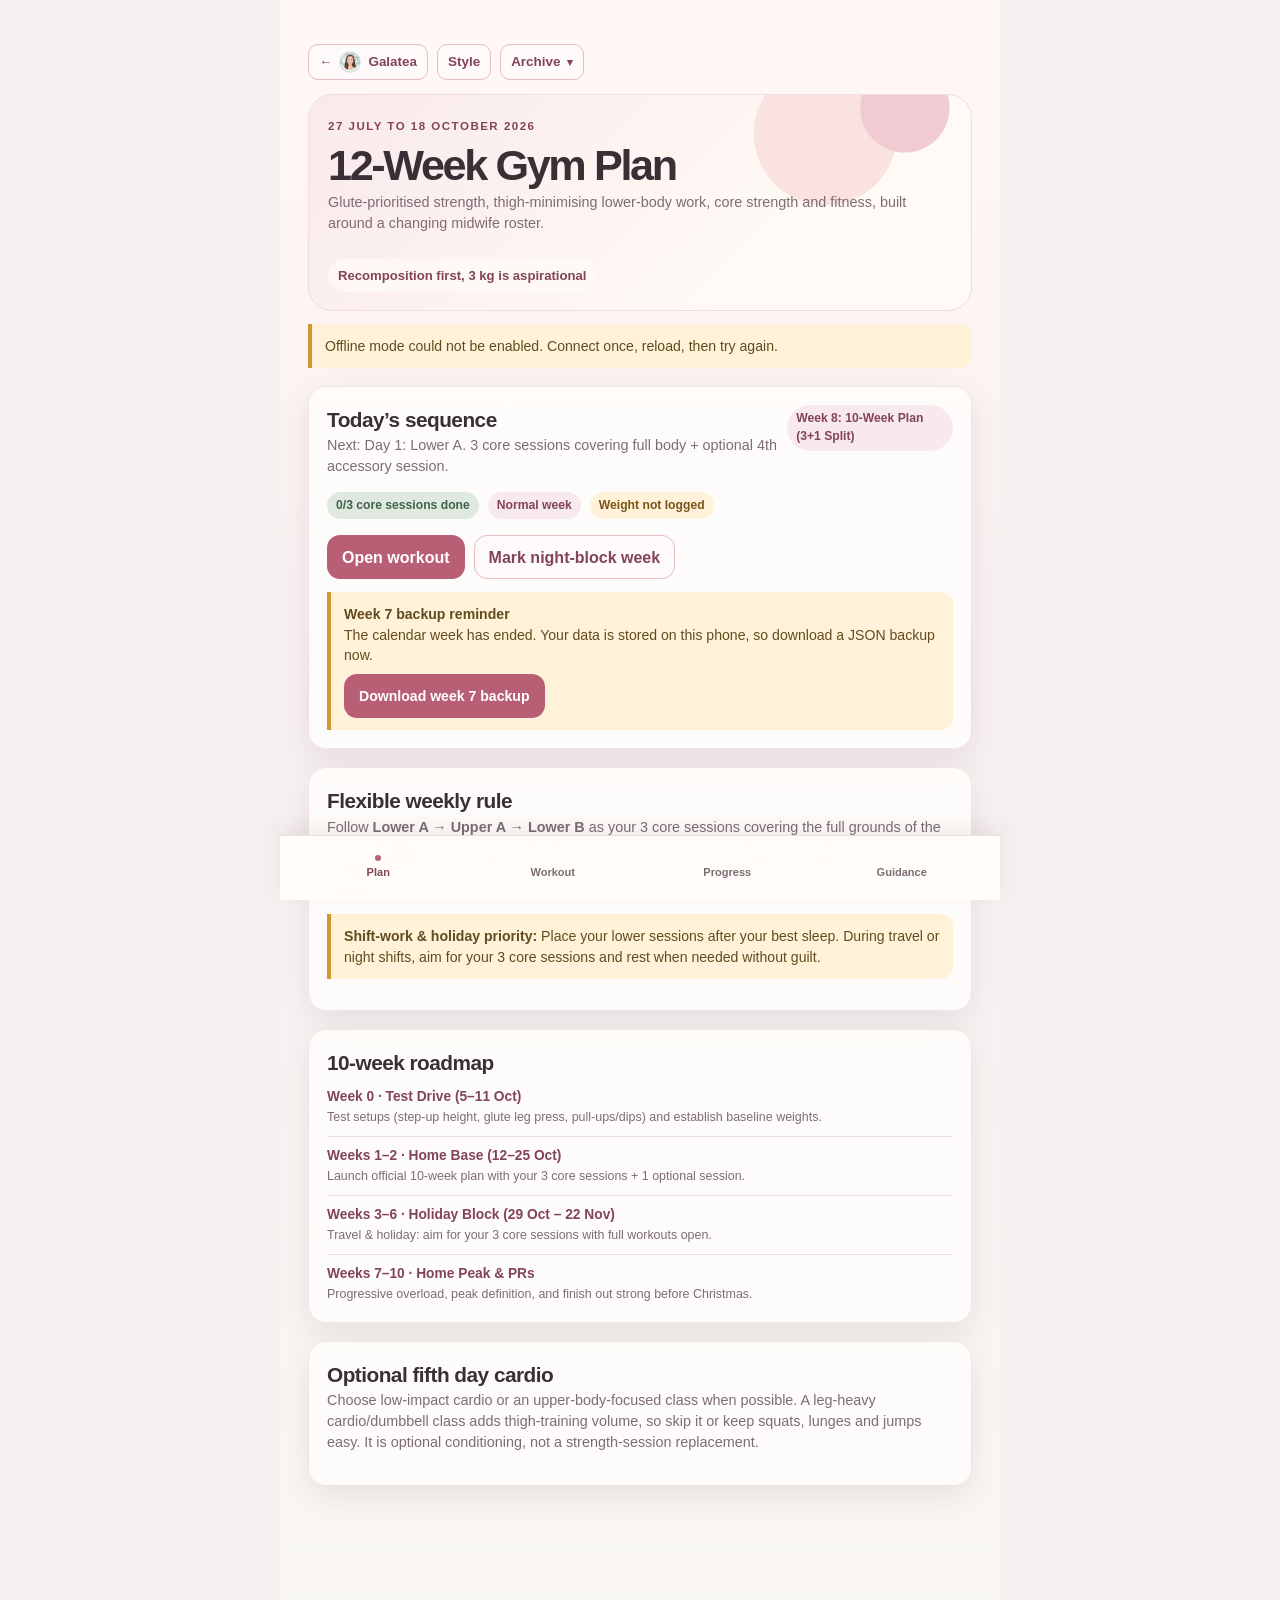
==== commit 1d0c6ac3: "Refine 10-week gym plan: glute step-ups, leg press cues, cable superset, and pallof press" ====
--- a/gym/index.html
+++ b/gym/index.html
@@ -1127,7 +1127,7 @@
     const isHolidayWeek = (week) => week >= 3 && week <= 6;
     const phaseForWeek = (week) => {
       if (week === 0) {
-        return { name: "Week 0: Test Drive & Setup", note: "Test new machines (hack squat, glute leg press, pull-ups/dips) and find starting weights." };
+        return { name: "Week 0: Test Drive & Setup", note: "Test setups (step-up height, glute leg press, pull-ups/dips) and find starting weights." };
       }
       if (isHolidayWeek(week)) {
         return { name: "Holiday block (29 Oct – 22 Nov)", note: "Travel & holiday · Aim for 3 core sessions with full gym routines open." };
@@ -1140,7 +1140,7 @@
         intro: "Five easy cardio minutes, hip mobility, then 2–4 non-fatiguing hip-thrust ramp sets.",
         exercises: [
           { id: "hip-thrust", name: "Barbell or Smith hip thrust", sets: 3, reps: "6–10", rest: "2 min", alt: "Barbell glute bridge or cable pull-through", cue: "Pause briefly only if it stays controlled. Keep ribs down, chin tucked, and drive through mid-foot and heels.", priority: true },
-          { id: "leg-press-a", name: "Glute-focused leg press", sets: 3, reps: "8–12", rest: "90 sec", alt: "Smith squat (feet forward) or hack squat", cue: "Place feet high and wide on platform with toes angled out ~30°. Lower deep until knees approach armpits without rounding lower back.", priority: true },
+          { id: "leg-press-a", name: "Glute-focused leg press", sets: 3, reps: "8–12", rest: "90 sec", alt: "High-stance Smith squat (feet forward) or deficit reverse lunge", cue: "Place feet high and shoulder-width on platform with a natural slight flare (~10–15°, not ultra-wide). Lower deep until knees track in line with shoulders without pelvic tucking. Drive through mid-foot and heels to maximize glute stretch and avoid inner-thigh overload.", priority: true },
           { id: "split-squat", name: "Bulgarian split squat or reverse lunge", sets: 3, reps: "8–12 / side", rest: "75 sec", alt: "Long-stride reverse lunge or step-up", cue: "Take a stable stance with slight forward torso lean to load the working glute. Lower with control and drive through front heel.", priority: true },
           { id: "cable-kickback-a", name: "Cable glute kickback", sets: 3, reps: "10–15 / side", rest: "45–60 sec", alt: "Quadruped cable kickback", cue: "Keep the pelvis square and move from the hip. Squeeze upper glute without arching your lower back.", priority: true },
           { id: "abduction-a", name: "Hip-abduction machine", sets: 3, reps: "12–15", rest: "60 sec", alt: "Cable hip abduction", cue: "Lean slightly forward from the hip. Hold a 1–2 second isometric squeeze at full abduction.", priority: true },
@@ -1155,24 +1155,23 @@
           { id: "pull-up", name: "Assisted pull-up", sets: 3, reps: "6–10", rest: "90 sec", alt: "Lat pulldown or band-assisted pull-up", cue: "Overhand grip. Drive elbows straight down toward ribs. Chest up to bar, control lowering all the way down.", priority: true },
           { id: "chest-press-a", name: "Machine chest press", sets: 3, reps: "8–12", rest: "90 sec", alt: "Incline dumbbell press or push-ups", cue: "Keep shoulder blades pinned to pad. Press smoothly, avoiding harsh elbow lockout.", priority: true },
           { id: "cable-row-a", name: "Seated cable row", sets: 3, reps: "8–12", rest: "90 sec", alt: "Chest-supported row", cue: "Chest tall, row handle into lower abdomen. Squeeze shoulder blades together with controlled reach.", priority: true },
-          { id: "shoulder-press", name: "Dumbbell or machine shoulder press", sets: 3, reps: "8–12", rest: "90 sec", alt: "Smith machine shoulder press", cue: "Press smoothly overhead with ribs stacked over pelvis. Control the eccentric to ear level.", priority: true },
           { id: "dips", name: "Assisted tricep dips", sets: 3, reps: "8–12", rest: "75–90 sec", alt: "Bench dips or close-grip push-ups", cue: "Torso slightly upright to bias triceps (or slight lean for chest/tricep balance). Lower to 90° elbow bend and press through palms.", priority: true },
-          { id: "lateral-raise", name: "Cable lateral raise", sets: 3, reps: "12–15", rest: "45–60 sec", alt: "Dumbbell lateral raise", cue: "Lead with elbows, keeping hands slightly below elbow height. Squeeze side delts at top." },
           { id: "bicep-curl", name: "Dumbbell or cable bicep curl", sets: 3, reps: "10–12", rest: "60 sec", alt: "Incline dumbbell curl or EZ-bar curl", cue: "Elbows glued to sides. Supinate wrists at top for full bicep peak contraction." },
-          { id: "cable-crunch-a", name: "Kneeling cable crunch", sets: 3, reps: "10–15", rest: "60 sec", alt: "Hanging knee raise or floor crunch", cue: "Hips stationary; curl your ribcage down into your pelvis like rolling up a poster. Squeeze abs hard at bottom." }
+          { id: "lateral-raise", name: "Cable lateral raise", sets: 3, reps: "12–15", rest: "45–60 sec", alt: "Dumbbell lateral raise", cue: "Lead with elbows in scapular plane. Squeeze side delts at top, slow 2-second eccentric.", superset: 1 },
+          { id: "cable-crunch-a", name: "Kneeling cable crunch", sets: 3, reps: "10–15", rest: "60 sec", alt: "Hanging knee raise or floor crunch", cue: "Same cable stack: adjust pin down, kneel, and curl ribcage into pelvis like rolling up a poster. Squeeze abs hard at bottom.", superset: 1 }
         ]
       },
       {
-        id: "lower-b", short: "Day 3: Lower B", title: "Lower B", focus: "Glute leg press, hack squat & glute stretch",
+        id: "lower-b", short: "Day 3: Lower B", title: "Lower B", focus: "Glute leg press, step-ups & glute stretch",
         intro: "Five easy cardio minutes, hip mobility, then 2–4 non-fatiguing ramp sets on the leg press.",
         exercises: [
-          { id: "leg-press", name: "Glute-focused leg press", sets: 4, reps: "8–12", rest: "2 min", alt: "Smith squat (feet forward) or reverse hack squat", cue: "Feet high and wide on platform, toes 30° out. Lower deep until knees track outside ribs. Drive through mid-foot and heels.", priority: true },
-          { id: "hack-squat", name: "Hack squat (glute-focused)", sets: 3, reps: "8–10", rest: "90 sec", alt: "Reverse hack squat or dumbbell RDL", cue: "Feet placed high and moderately wide on sled, toes flared out ~30°. Lower deep to feel glute stretch; push through heels without rounding lower back.", priority: true },
+          { id: "leg-press", name: "Glute-focused leg press", sets: 4, reps: "8–12", rest: "2 min", alt: "High-stance Smith squat (feet forward) or reverse hack squat", cue: "Place feet high and shoulder-width on platform with a natural slight flare (~10–15°). Lower deep until knees track in line with shoulders without pelvic tucking. Drive through mid-foot and heels to isolate glutes and spare inner thighs.", priority: true },
+          { id: "glute-step-up", name: "Glute-biased box step-up", sets: 3, reps: "8–10 / side", rest: "75–90 sec", alt: "Reverse hack squat or Bulgarian split squat", cue: "Set box to mid-shin/knee height. Lean torso forward ~30° over working thigh. Keep the trailing foot completely dead (do not bounce or push off with calves); drive through front heel to stand.", priority: true },
           { id: "glute-extension", name: "45° Glute back extension", sets: 3, reps: "10–15", rest: "60 sec", alt: "Dumbbell Romanian deadlift or lying leg curl", cue: "Round upper back slightly and flare toes out 45°. Squeeze glutes hard to raise torso; do not hyperextend lower back.", priority: true },
           { id: "cable-kickback-b", name: "Cable glute kickback", sets: 3, reps: "10–15 / side", rest: "45–60 sec", alt: "Quadruped cable kickback", cue: "Keep torso steady. Arc heel back and slightly outwards to target gluteus maximus and medius.", priority: true },
           { id: "abduction-b", name: "Hip-abduction machine", sets: 3, reps: "12–15", rest: "60 sec", alt: "Cable hip abduction", cue: "Hold a 2-second pause at full abduction on every rep. Push against the pads with knees, not feet.", priority: true },
           { id: "calf-raise", name: "Standing calf raise", sets: 3, reps: "10–15", rest: "45–60 sec", alt: "Seated calf raise or leg-press calf press", cue: "Pause 1 second at full ankle elevation. Lower under control to stretch the calves." },
-          { id: "ab-leg-raise-b", name: "Hanging or captain's chair ab leg raise", sets: 3, reps: "10–15", rest: "60 sec", alt: "Incline bench leg raise or reverse crunch", cue: "Curl pelvis upward at top of rep. Slow 2-second eccentric on the way down." }
+          { id: "pallof-lower", name: "Pallof press", sets: 3, reps: "10–12 / side", rest: "45–60 sec", alt: "Dead bug or side plank", cue: "Stand tall with ribs stacked over pelvis. Hold cable or band at sternum height, press straight forward, and hold for a 2-second isometric freeze, actively resisting rotational torque. Build 360° abdominal wall stiffness without thickening the waist." }
         ]
       },
       {
@@ -1274,7 +1273,10 @@
       { id: "overhead-triceps", name: "Overhead cable triceps extension", workoutId: "upper-b", workoutName: "Upper B, archived", archived: true },
       { id: "cable-crunch", name: "Cable crunch", workoutId: "upper-b", workoutName: "Upper B, archived", archived: true },
       { id: "pulldown-a", name: "Lat pulldown", workoutId: "upper-a", workoutName: "Upper A, archived", archived: true },
-      { id: "pressdown", name: "Rope pressdown", workoutId: "upper-a", workoutName: "Upper A, archived", archived: true }
+      { id: "pressdown", name: "Rope pressdown", workoutId: "upper-a", workoutName: "Upper A, archived", archived: true },
+      { id: "shoulder-press", name: "Dumbbell or machine shoulder press", workoutId: "upper-a", workoutName: "Upper A, archived", archived: true },
+      { id: "hack-squat", name: "Hack squat (glute-focused)", workoutId: "lower-b", workoutName: "Lower B, archived", archived: true },
+      { id: "ab-leg-raise-b", name: "Hanging or captain's chair ab leg raise", workoutId: "lower-b", workoutName: "Lower B, archived", archived: true }
     ];
     const performanceExercises = [
       ...workouts.flatMap((workout) =>
@@ -1639,7 +1641,7 @@
     }
     function renderRoadmap() {
       const roadmap = [
-        ["Week 0", "Test Drive (5–11 Oct)", "Test machine setups (hack squat, glute leg press, pull-ups/dips) and establish baseline weights."],
+        ["Week 0", "Test Drive (5–11 Oct)", "Test setups (step-up height, glute leg press, pull-ups/dips) and establish baseline weights."],
         ["Weeks 1–2", "Home Base (12–25 Oct)", "Launch official 10-week plan with your 3 core sessions + 1 optional session."],
         ["Weeks 3–6", "Holiday Block (29 Oct – 22 Nov)", "Travel & holiday: aim for your 3 core sessions with full workouts open."],
         ["Weeks 7–10", "Home Peak & PRs", "Progressive overload, peak definition, and finish out strong before Christmas."]
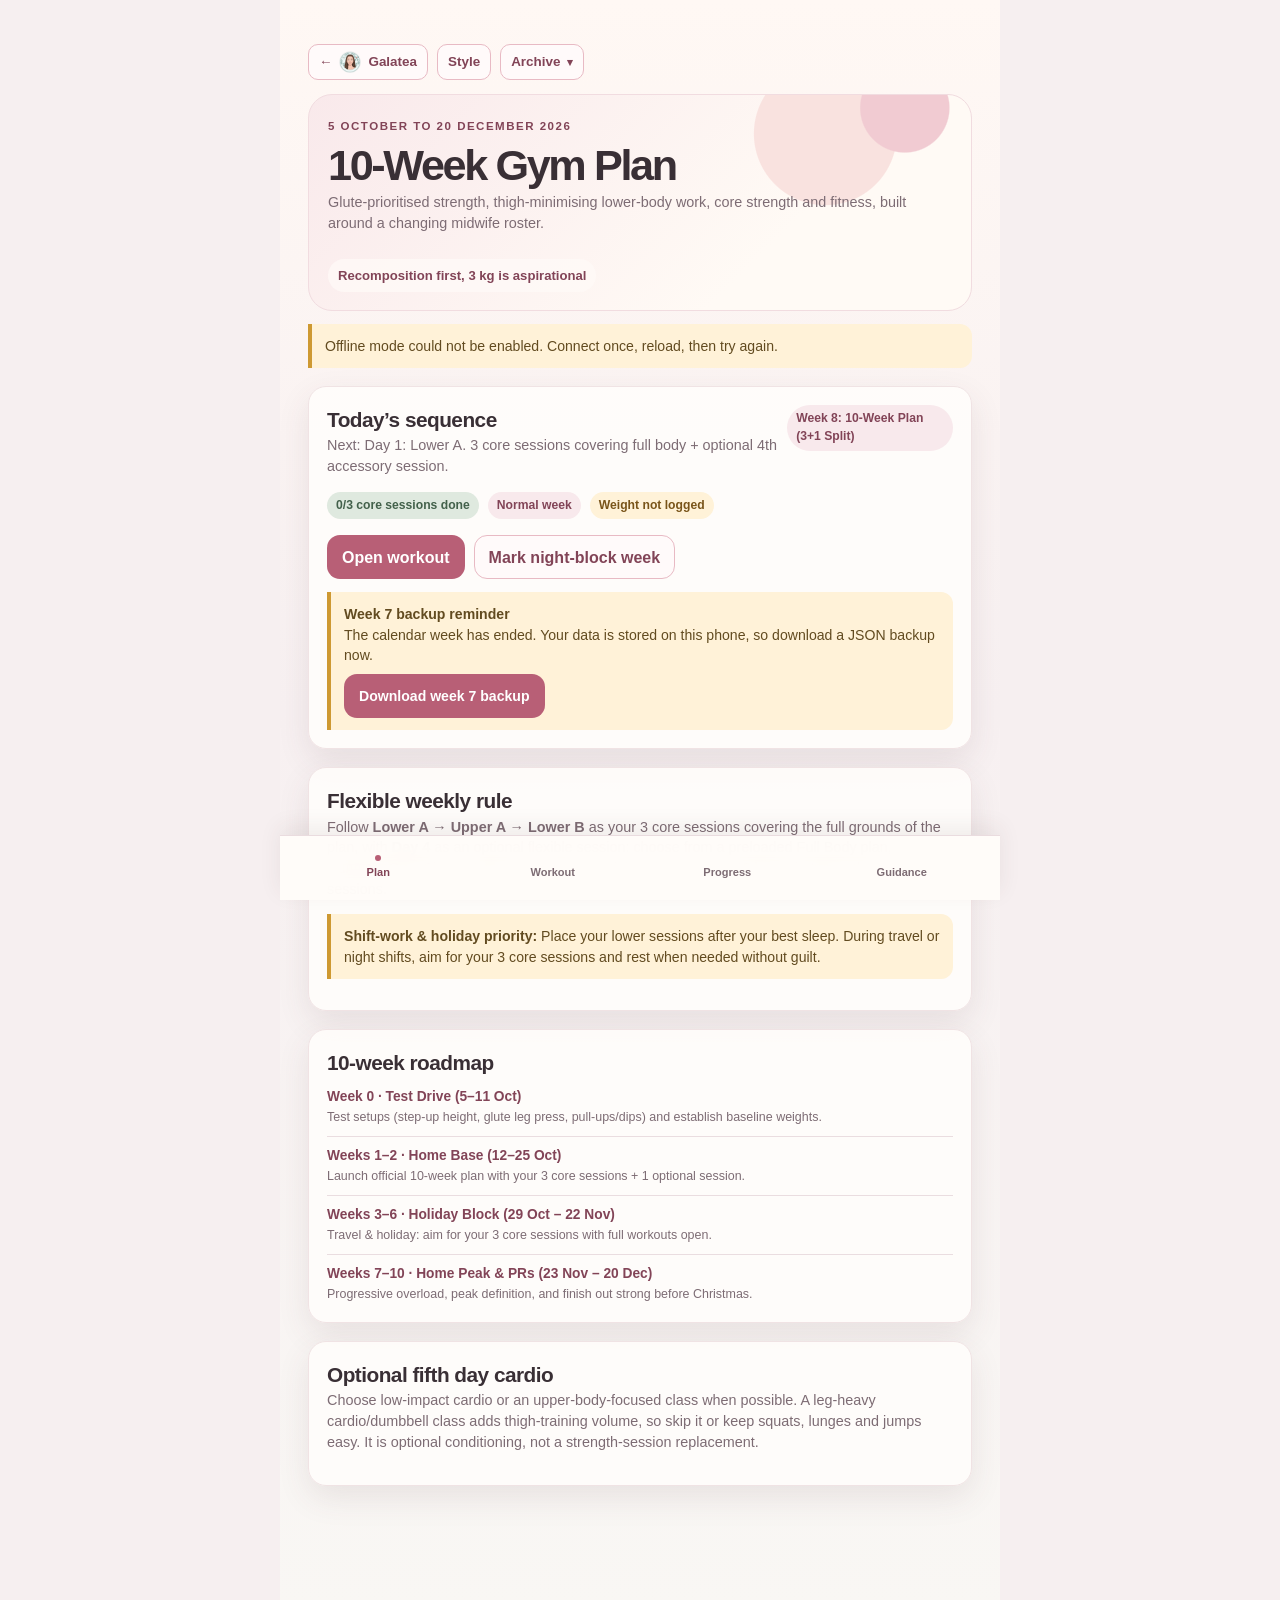
==== commit 9a00482f: "Fix export data filename bug and rename archived progress to Cycle 1 (Jul–Oct 2026)" ====
--- a/gym/index.html
+++ b/gym/index.html
@@ -891,14 +891,14 @@
         <summary class="home-link" aria-haspopup="menu">Archive <span class="gym-archive-caret" aria-hidden="true">▾</span></summary>
         <div class="gym-archive-menu" role="menu">
           <a href="../ibclc/" role="menuitem">IBCLC Practice Lab</a>
-          <a href="./progress/" role="menuitem">12-Week Gym Progress</a>
+          <a href="./progress/" role="menuitem">Cycle 1 Progress (Jul–Oct 2026)</a>
         </div>
       </details>
     </div>
     <section id="plan" class="tab-view active" aria-labelledby="plan-title">
       <div class="hero">
-        <p class="eyebrow">27 July to 18 October 2026</p>
-        <h1 id="plan-title">12-Week Gym Plan</h1>
+        <p class="eyebrow">5 October to 20 December 2026</p>
+        <h1 id="plan-title">10-Week Gym Plan</h1>
         <p class="subtle">Glute-prioritised strength, thigh-minimising lower-body work, core strength and fitness, built around a changing midwife roster.</p>
         <span class="goal-line">Recomposition first, 3 kg is aspirational</span>
       </div>
@@ -1018,7 +1018,7 @@
       <section id="panel-evolt" class="card progress-panel hidden" aria-labelledby="panel-evolt-title">
         <button class="button-quiet panel-back" data-progress-back type="button">← All progress</button>
         <h2 id="panel-evolt-title">Evolt scan</h2>
-        <p class="small">Weeks 1, 6 and 12 are scheduled. Keep hydration, food, prior exercise, bladder status and menstrual context similar where practical. BIA values vary, so compare trends only.</p>
+        <p class="small">Weeks 1, 5 and 10 are scheduled. Keep hydration, food, prior exercise, bladder status and menstrual context similar where practical. BIA values vary, so compare trends only.</p>
         <div class="progress-form">
           <label>Plan week<select id="evolt-week"></select></label>
           <label>Body weight, kg<input id="evolt-weight" type="number" inputmode="decimal" step="0.1"></label>
@@ -1351,10 +1351,16 @@
       try {
         localStorage.setItem("__gym_plan_test__", "1");
         localStorage.removeItem("__gym_plan_test__");
+      } catch (error) {
+        storageAvailable = false;
+        return;
+      }
+      try {
         const saved = localStorage.getItem(STORAGE_KEY);
         if (saved) data = { ...defaultData(), ...JSON.parse(saved) };
       } catch (error) {
-        storageAvailable = false;
+        console.warn("Could not parse saved gym plan data, resetting to default.", error);
+        data = defaultData();
       }
     }
     function saveData() {
@@ -1458,10 +1464,10 @@
       ));
       return pending[pending.length - 1];
     }
-    function workoutById(id) {
+    function workoutById(id, week = Number(data.selectedWeek)) {
       if (id === "day-4") {
-        const week = Number(data.selectedWeek);
-        const act = getFourthActivity(week);
+        const targetWeek = typeof week === "number" && !Number.isNaN(week) ? week : Number(data.selectedWeek);
+        const act = getFourthActivity(targetWeek);
         if (act.type === "full-body") return fullBodyWorkout;
         if (act.type === "upper-b") return workouts.find((workout) => workout.id === "upper-b") || fullBodyWorkout;
         return {
@@ -1481,7 +1487,7 @@
       const nextCore = core.find((w) => !data.completed?.[sessionKey(week, w.id)]);
       if (nextCore) return nextCore;
       if (!isFourthWorkoutCompleted(week)) {
-        return workoutById("day-4");
+        return workoutById("day-4", week);
       }
       return workouts[0];
     }
@@ -1579,7 +1585,7 @@
     function latestExerciseLogs(workoutId, exerciseId, week) {
       for (let candidateWeek = week; candidateWeek >= 0; candidateWeek -= 1) {
         const logs = exerciseSets(candidateWeek, workoutId, exerciseId);
-        if (logs.length) return { logs, week: candidateWeek };
+        if (loggedSets(logs).length) return { logs, week: candidateWeek };
       }
       return { logs: [], week: null };
     }
@@ -1644,7 +1650,7 @@
         ["Week 0", "Test Drive (5–11 Oct)", "Test setups (step-up height, glute leg press, pull-ups/dips) and establish baseline weights."],
         ["Weeks 1–2", "Home Base (12–25 Oct)", "Launch official 10-week plan with your 3 core sessions + 1 optional session."],
         ["Weeks 3–6", "Holiday Block (29 Oct – 22 Nov)", "Travel & holiday: aim for your 3 core sessions with full workouts open."],
-        ["Weeks 7–10", "Home Peak & PRs", "Progressive overload, peak definition, and finish out strong before Christmas."]
+        ["Weeks 7–10", "Home Peak & PRs (23 Nov – 20 Dec)", "Progressive overload, peak definition, and finish out strong before Christmas."]
       ];
       document.getElementById("roadmap").innerHTML = `<ul class="roadmap">${roadmap.map((item) =>
         `<li><strong>${item[0]} · ${item[1]}</strong><br><span class="small">${item[2]}</span></li>`
@@ -1671,6 +1677,10 @@
         <span class="pill">${statusPill}</span>
         <span class="pill amber">${latestWeight ? `${escapeHtml(latestWeight.value)} kg logged` : "Weight not logged"}</span>
       `;
+      const markNightBtn = document.getElementById("mark-night");
+      if (markNightBtn) {
+        markNightBtn.textContent = data.nightWeeks?.[week] ? "Clear night-block week" : "Mark night-block week";
+      }
       renderBackupReminders();
     }
     function renderBackupReminders() {
@@ -1683,13 +1693,16 @@
         });
         return;
       }
-      const complete = completedWorkoutCount(week) === workouts.length;
+      const coreDone = completedCoreWorkoutCount(week) === coreWorkoutCount();
+      const allDone = completedWorkoutCount(week) >= workouts.length;
       const calendarEnded = calendarWeekHasEnded(week);
-      const trigger = complete && calendarEnded
-        ? "All four planned sessions are complete and the calendar week has ended."
-        : complete
+      const trigger = (allDone || coreDone) && calendarEnded
+        ? (allDone ? "All four planned sessions are complete" : "All three core sessions are complete") + " and the calendar week has ended."
+        : allDone
           ? "All four planned sessions are complete."
-          : "The calendar week has ended.";
+          : coreDone
+            ? "All three core sessions are complete."
+            : "The calendar week has ended.";
       const markup = `
         <strong>Week ${week} backup reminder</strong><br>
         ${trigger} Your data is stored on this phone, so download a JSON backup now.
@@ -2102,6 +2115,7 @@
         || "";
 
       if (activity.type === "full-body") {
+        const fullBodyExercises = data.shortMode ? fullBodyWorkout.exercises.filter((exercise) => exercise.priority) : fullBodyWorkout.exercises;
         return `
           <section class="card">
             ${switcher}
@@ -2110,7 +2124,8 @@
               <span class="pill">55–65 min</span>
             </div>
             <p class="subtle">${fullBodyWorkout.intro}</p>
-            ${groupExercises(fullBodyWorkout.exercises).map((group) => sessionBlockMarkup(fullBodyWorkout, group, week)).join("")}
+            <label class="toggle-row"><input id="short-mode" type="checkbox" ${data.shortMode ? "checked" : ""}>Short mode (priority lifts only)</label>
+            ${groupExercises(fullBodyExercises).map((group) => sessionBlockMarkup(fullBodyWorkout, group, week)).join("")}
             <label class="exercise-notes">Session note<textarea id="session-note" placeholder="How did sleep, symptoms, technique and energy affect today?">${escapeHtml(sessionNoteValue)}</textarea></label>
             <label class="session-complete"><input id="complete-session" type="checkbox" ${isDone ? "checked" : ""}>Mark Full Body complete</label>
           </section>`;
@@ -2118,6 +2133,7 @@
 
       if (activity.type === "upper-b") {
         const upperB = workouts.find((w) => w.id === "upper-b");
+        const upperBExercises = data.shortMode ? upperB.exercises.filter((exercise) => exercise.priority) : upperB.exercises;
         return `
           <section class="card">
             ${switcher}
@@ -2126,7 +2142,8 @@
               <span class="pill">50–65 min</span>
             </div>
             <p class="subtle">${upperB.intro}</p>
-            ${groupExercises(upperB.exercises).map((group) => sessionBlockMarkup(upperB, group, week)).join("")}
+            <label class="toggle-row"><input id="short-mode" type="checkbox" ${data.shortMode ? "checked" : ""}>Short mode (priority lifts only)</label>
+            ${groupExercises(upperBExercises).map((group) => sessionBlockMarkup(upperB, group, week)).join("")}
             <label class="exercise-notes">Session note<textarea id="session-note" placeholder="How did sleep, symptoms, technique and energy affect today?">${escapeHtml(sessionNoteValue)}</textarea></label>
             <label class="session-complete"><input id="complete-session" type="checkbox" ${isDone ? "checked" : ""}>Mark Upper B complete</label>
           </section>`;
@@ -2279,7 +2296,7 @@
         return;
       }
       const workout = workoutById(activeId);
-      const exercises = workout.exercises;
+      const exercises = data.shortMode ? workout.exercises.filter((exercise) => exercise.priority) : workout.exercises;
       document.getElementById("workout-content").innerHTML = `
         <section class="card">
           <div class="workout-header">
@@ -2287,6 +2304,7 @@
             <span class="pill">50–65 min</span>
           </div>
           <p class="subtle">${workout.intro}</p>
+          <label class="toggle-row"><input id="short-mode" type="checkbox" ${data.shortMode ? "checked" : ""}>Short mode (priority lifts only)</label>
           ${groupExercises(exercises).map((group) => sessionBlockMarkup(workout, group, week)).join("")}
           <label class="exercise-notes">Session note<textarea id="session-note" placeholder="How did sleep, symptoms, technique and energy affect today?">${escapeHtml(data.logs?.[sessionKey(week, workout.id)]?.sessionNote || "")}</textarea></label>
           <label class="session-complete"><input id="complete-session" type="checkbox" ${data.completed?.[sessionKey(week, workout.id)] ? "checked" : ""}>Mark ${workout.short} complete</label>
@@ -2329,7 +2347,10 @@
       return [];
     }
     function loggedWeightEntries() {
-      return weeks.flatMap((week) =>
+      const allWeeks = [...new Set([...weeks, ...Object.keys(data.weights || {}).map(Number)])]
+        .filter((w) => Number.isInteger(w) && w >= 0)
+        .sort((a, b) => a - b);
+      return allWeeks.flatMap((week) =>
         weightEntriesFor(week).map((entry, index) => ({ week, index, value: Number(entry.value), at: entry.at || null }))
       );
     }
@@ -2361,7 +2382,7 @@
     }
     function savedEvoltWeeks() {
       // Show every saved week, not just the scheduled ones, so an entry can never go missing.
-      return [...new Set(Object.keys(data.evolt || {}).map(Number).filter((week) => weeks.includes(week)))]
+      return [...new Set(Object.keys(data.evolt || {}).map(Number).filter((week) => Number.isInteger(week) && week >= 0))]
         .sort((a, b) => a - b);
     }
     function renderEvoltSection() {
@@ -2380,7 +2401,10 @@
         `<option value="${exercise.id}">${exercise.workoutName} · ${exercise.name}</option>`
       ).join("");
       select.value = selected.id;
-      const entries = weeks.flatMap((week) => {
+      const allWeeks = [...new Set([...weeks, ...Object.keys(data.logs || {}).map((k) => Number(k.split(":")[0]))])]
+        .filter((w) => Number.isInteger(w) && w >= 0)
+        .sort((a, b) => a - b);
+      const entries = allWeeks.flatMap((week) => {
         const values = exerciseSets(week, selected.workoutId, selected.id)
           .filter((set) => set.weight !== "" && Number.isFinite(Number(set.weight)))
           .map((set) => Number(set.weight));
@@ -2474,7 +2498,7 @@
       renderCycleContext();
     }
     function exportData(week) {
-      const isWeekly = week !== undefined && week !== null;
+      const isWeekly = typeof week === "number" && !Number.isNaN(week);
       if (isWeekly) {
         data.weeklyBackups ||= {};
         weeks.filter((item) => item <= week).forEach((item) => {
@@ -2502,6 +2526,8 @@
           const restored = JSON.parse(reader.result);
           if (!restored || typeof restored !== "object") throw new Error("Invalid data");
           data = { ...defaultData(), ...restored };
+          migrateLegacyPelvicCareSelections();
+          repairStoredLogs();
           saveData();
           renderAll();
           alert("Backup restored.");
@@ -2597,6 +2623,7 @@
         if (!button) return;
         data.activeSession = button.dataset.session;
         data.selectedWorkout = data.activeSession;
+        data.shortMode = false;
         saveData();
         toggleActivityDropdown(false);
         renderWorkout();
@@ -2680,6 +2707,12 @@
       workoutContent.addEventListener("change", (event) => {
         const input = event.target;
         if (input.matches("[data-log-workout]")) refreshExerciseSuggestion(input.dataset.logExercise);
+        if (input.id === "short-mode") {
+          data.shortMode = input.checked;
+          saveData();
+          renderWorkout();
+          return;
+        }
         if (input.dataset.activityField) {
           const week = Number(data.selectedWeek);
           data.fourthActivities ||= {};
@@ -2698,8 +2731,16 @@
             const act = getFourthActivity(week);
             data.completed[sessionKey(week, "day-4")] = input.checked;
             data.completed[sessionKey(week, act.type)] = input.checked;
-            if (act.type === "upper-b") data.completed[sessionKey(week, "upper-b")] = input.checked;
-            if (act.type === "full-body") data.completed[sessionKey(week, "full-body")] = input.checked;
+            if (!input.checked) {
+              data.completed[sessionKey(week, "upper-b")] = false;
+              data.completed[sessionKey(week, "full-body")] = false;
+              data.completed[sessionKey(week, "run")] = false;
+              data.completed[sessionKey(week, "class")] = false;
+              data.completed[sessionKey(week, "other")] = false;
+            } else {
+              if (act.type === "upper-b") data.completed[sessionKey(week, "upper-b")] = true;
+              if (act.type === "full-body") data.completed[sessionKey(week, "full-body")] = true;
+            }
           } else {
             data.completed[sessionKey(week, activeId)] = input.checked;
           }
@@ -2771,24 +2812,32 @@
       document.getElementById("add-rest-time").addEventListener("click", () => addRestTime(30));
       document.getElementById("save-weight").addEventListener("click", () => {
         const week = Number(document.getElementById("weight-week").value);
-        const value = document.getElementById("weight-value").value;
-        if (!value) return;
-        data.weights[week] = [...weightEntriesFor(week), { value, at: new Date().toISOString() }];
+        const input = document.getElementById("weight-value");
+        const val = parseFloat(input.value.trim());
+        if (isNaN(val) || val <= 0) return;
+        data.weights[week] = [...weightEntriesFor(week), { value: String(val), at: new Date().toISOString() }];
         saveData();
-        document.getElementById("weight-value").value = "";
+        input.value = "";
         renderProgress();
         renderPlan();
       });
       document.getElementById("save-evolt").addEventListener("click", () => {
         const week = Number(document.getElementById("evolt-week").value);
+        const weight = document.getElementById("evolt-weight").value.trim();
+        const fat = document.getElementById("evolt-fat").value.trim();
+        const lean = document.getElementById("evolt-lean").value.trim();
+        const muscle = document.getElementById("evolt-muscle").value.trim();
+        const visceral = document.getElementById("evolt-visceral").value.trim();
+        const water = document.getElementById("evolt-water").value.trim();
+        if (!weight && !fat && !lean && !muscle && !visceral && !water) return;
         data.evolt[week] = {
           week,
-          weight: document.getElementById("evolt-weight").value,
-          fat: document.getElementById("evolt-fat").value,
-          lean: document.getElementById("evolt-lean").value,
-          muscle: document.getElementById("evolt-muscle").value,
-          visceral: document.getElementById("evolt-visceral").value,
-          water: document.getElementById("evolt-water").value
+          weight,
+          fat,
+          lean,
+          muscle,
+          visceral,
+          water
         };
         saveData();
         renderProgress();
@@ -2837,7 +2886,7 @@
         renderProgress();
         renderPlan();
       });
-      document.getElementById("export-data").addEventListener("click", exportData);
+      document.getElementById("export-data").addEventListener("click", () => exportData());
       document.getElementById("import-data").addEventListener("change", (event) => {
         if (event.target.files?.[0]) restoreData(event.target.files[0]);
         event.target.value = "";
